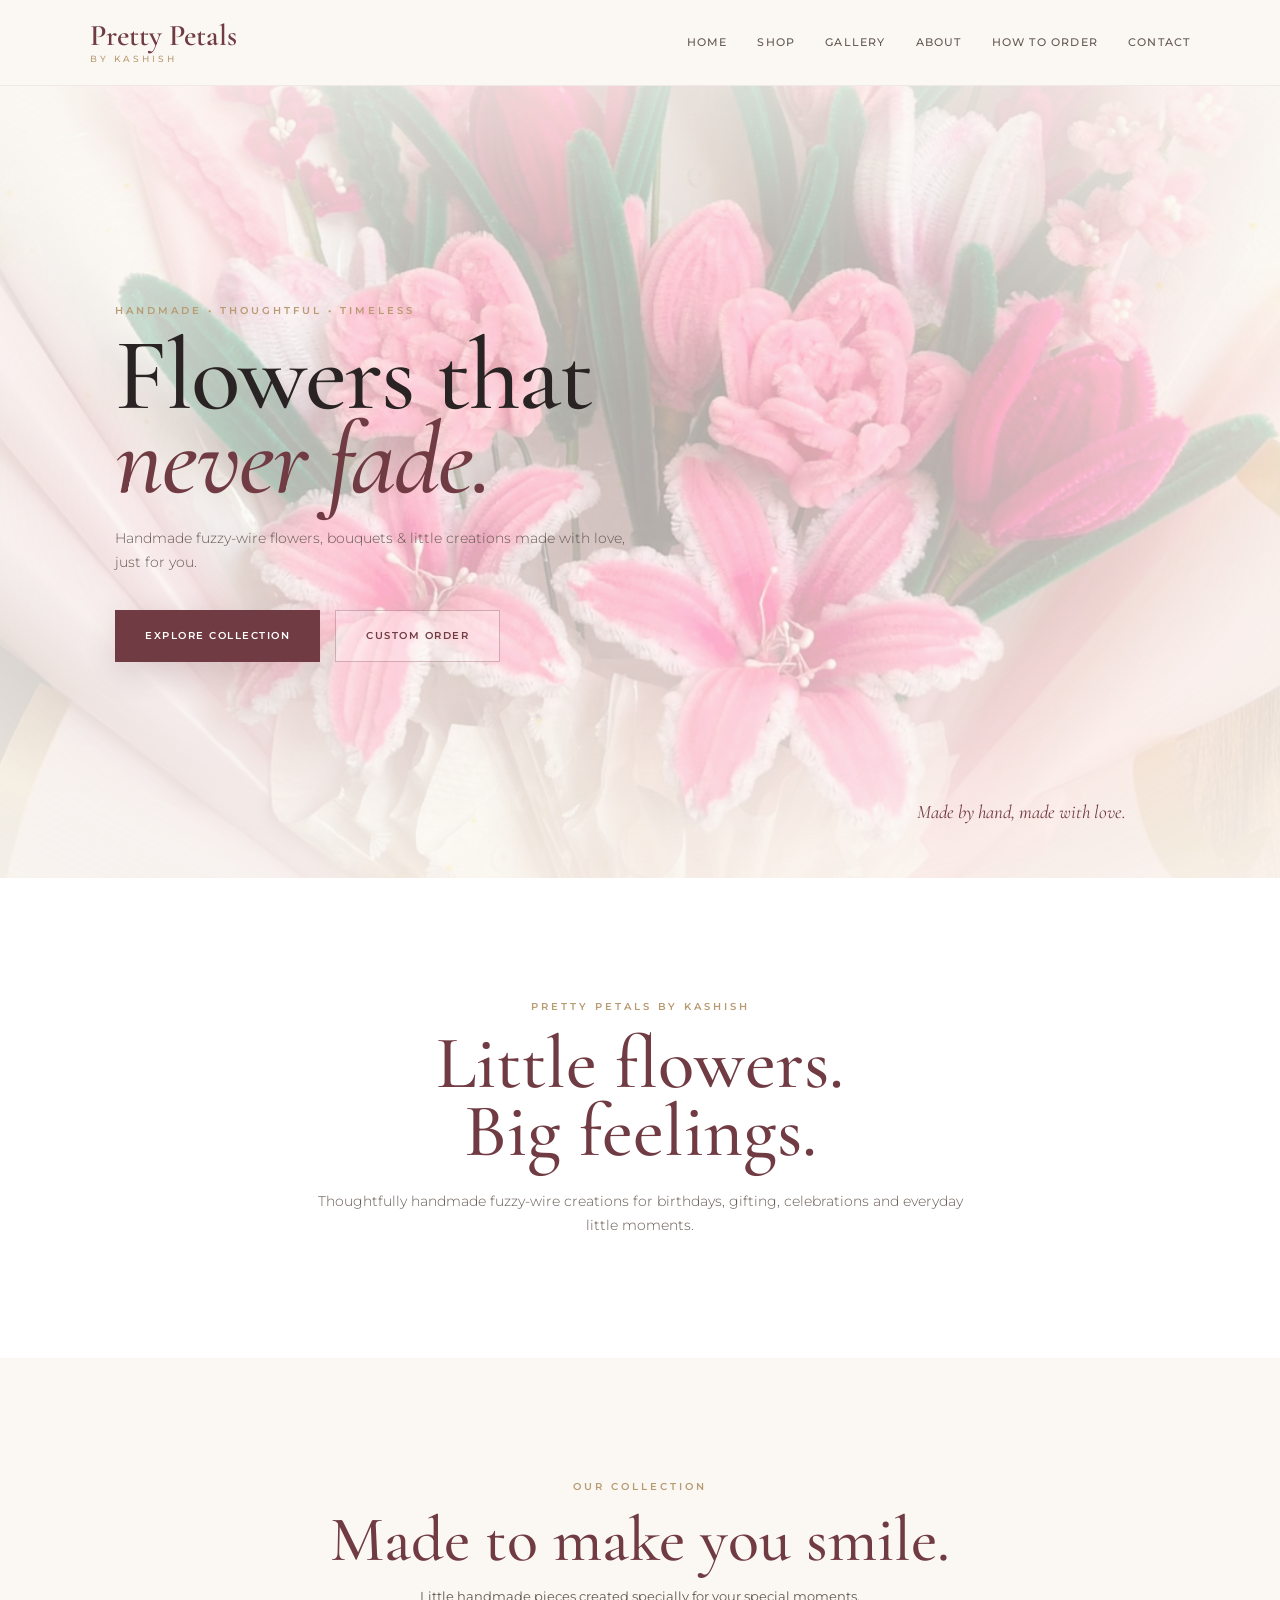
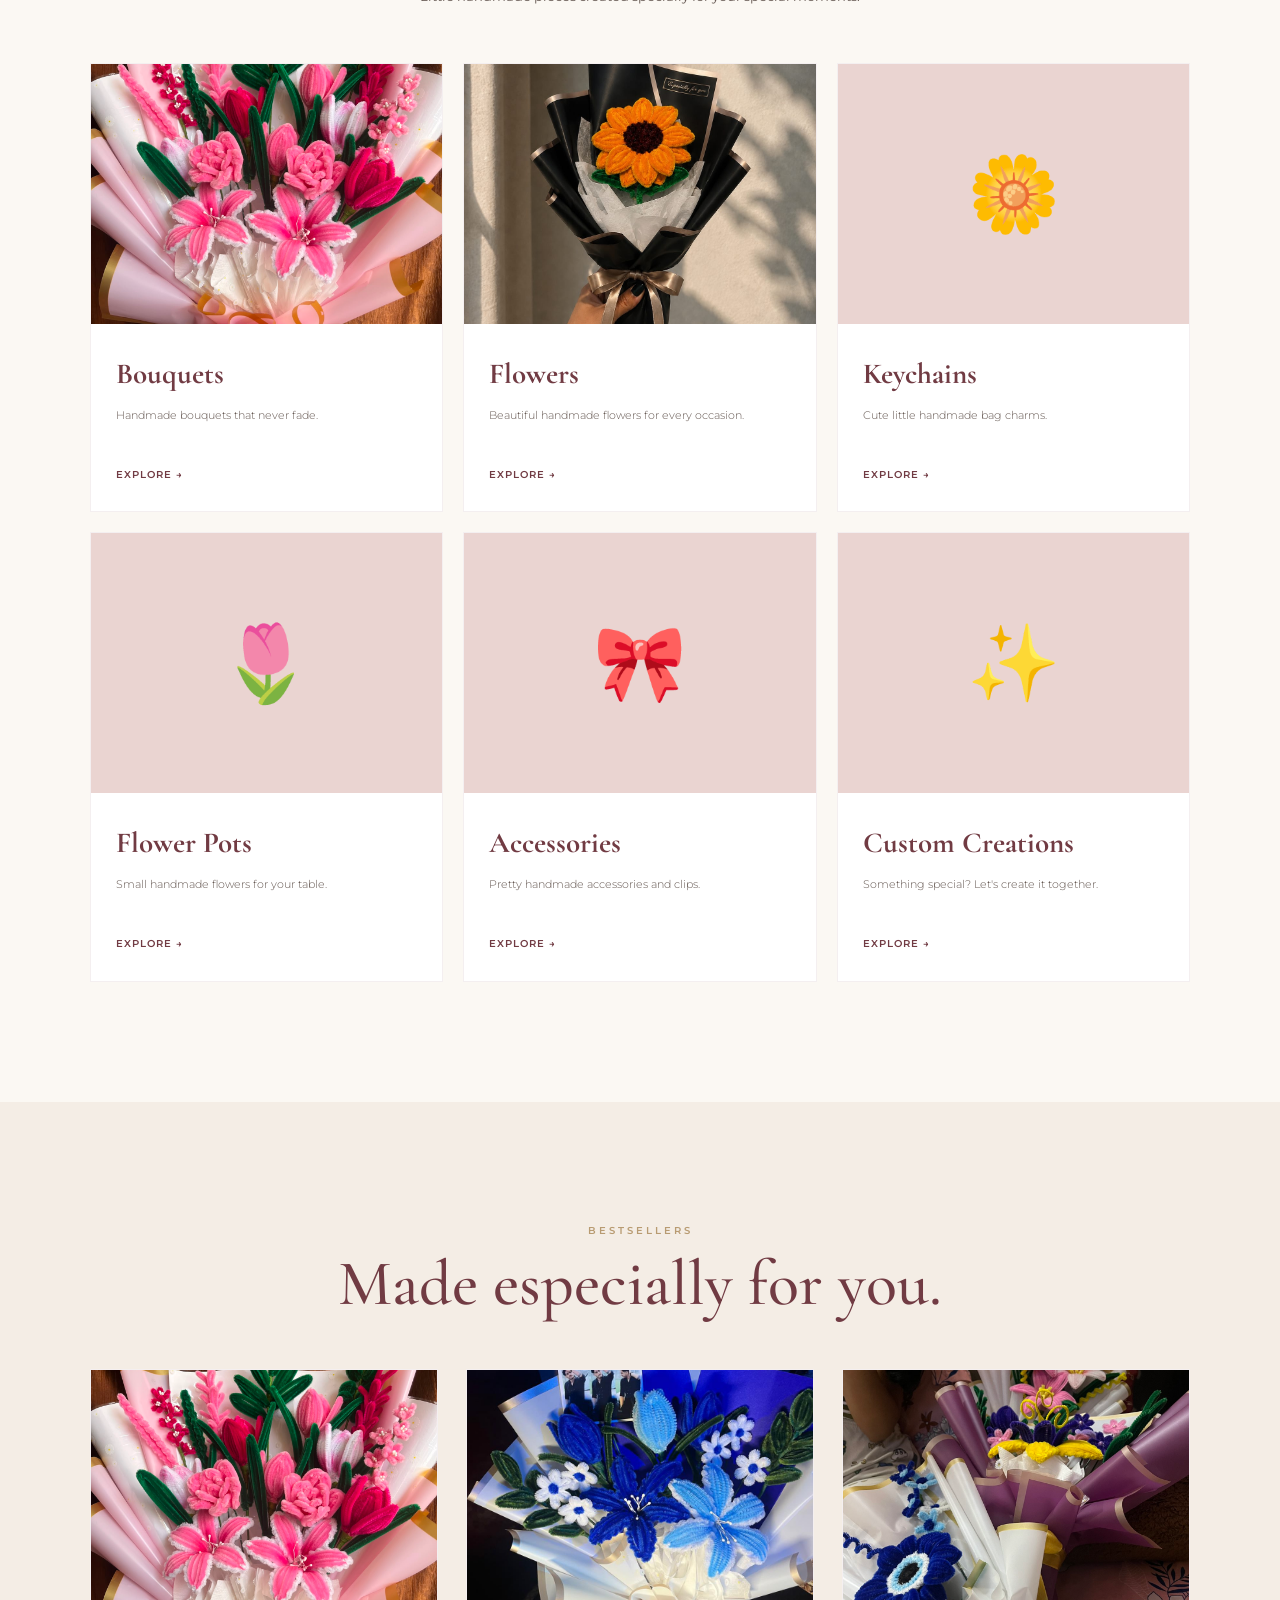
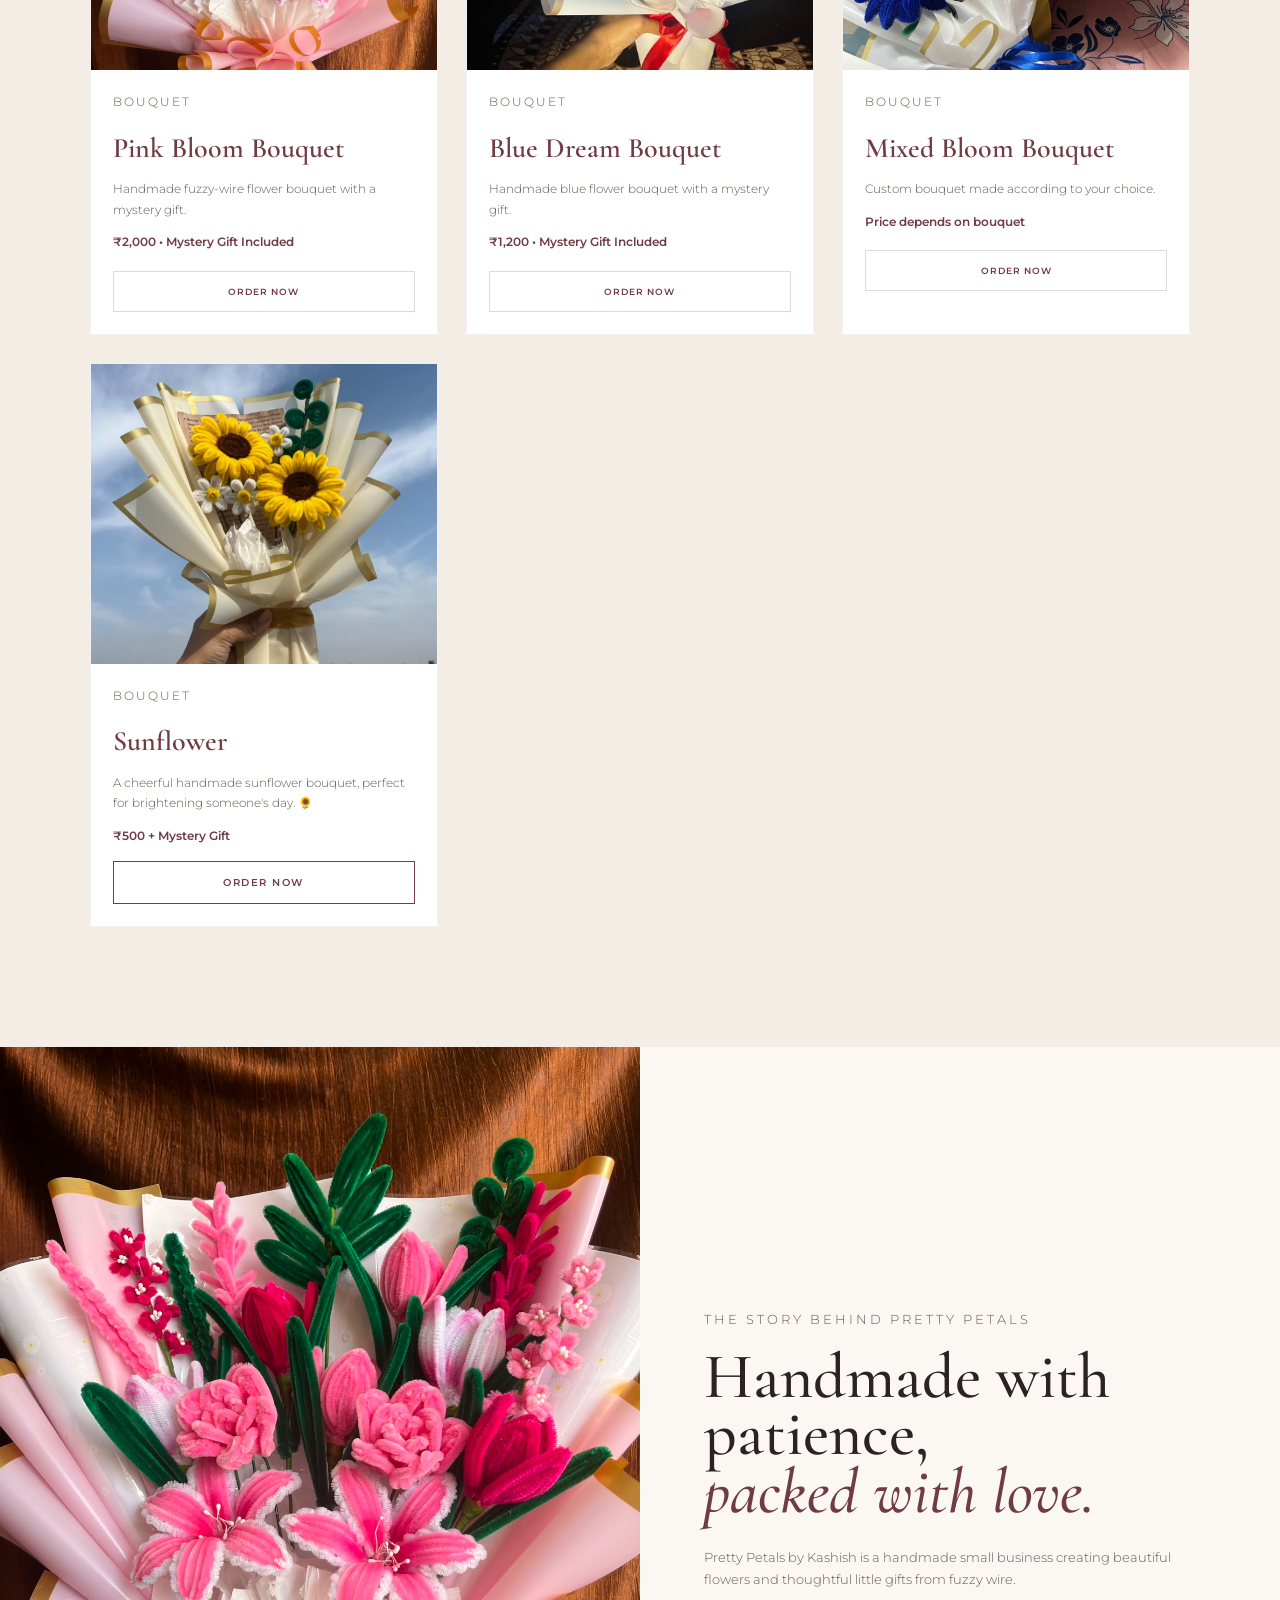
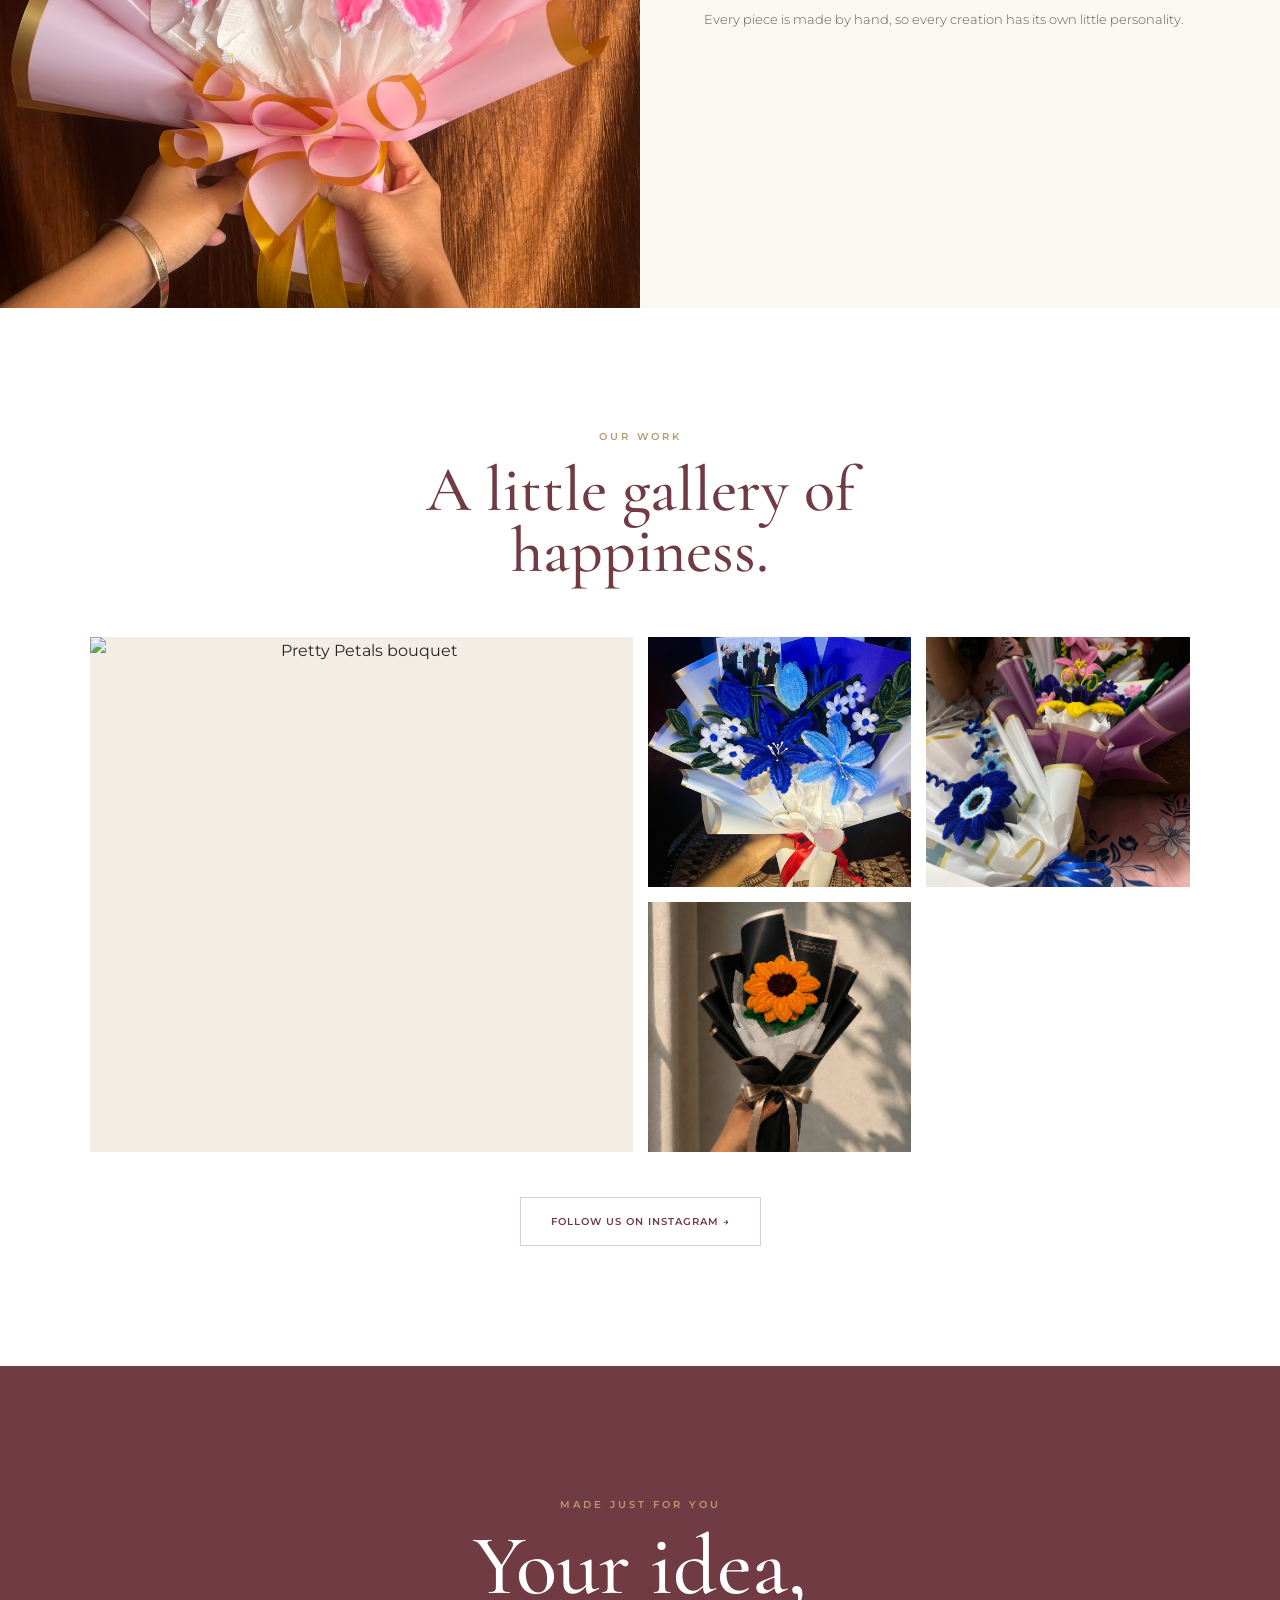
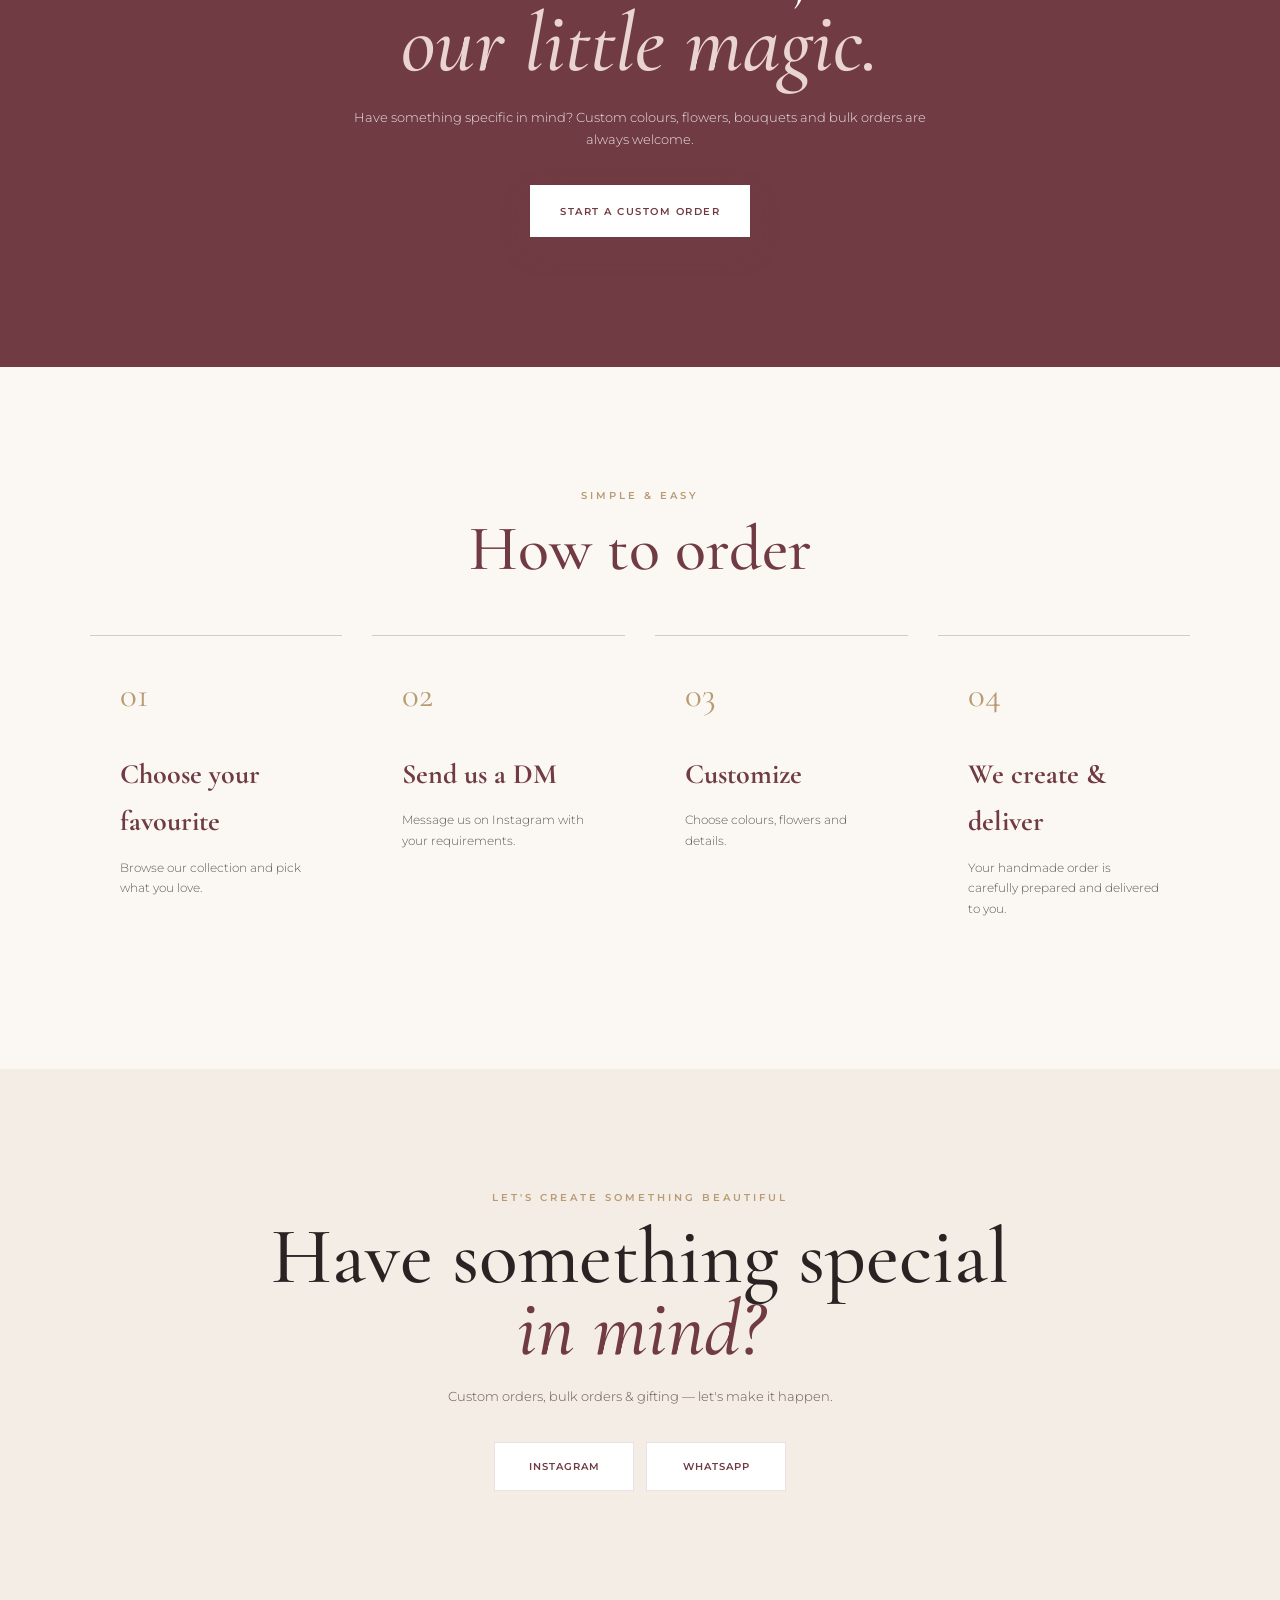
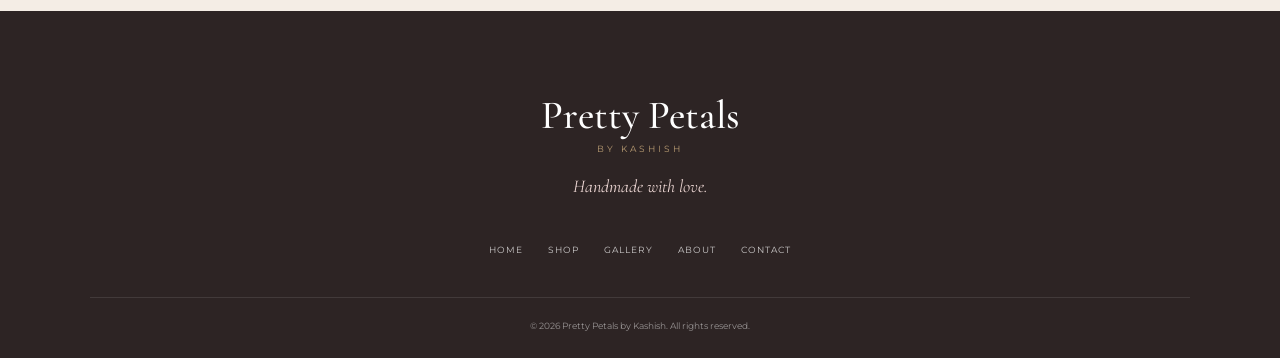
==== index.html @ b5f89380 "Update index.html" ====
<!DOCTYPE html>
<html lang="en">
<head>
    <meta charset="UTF-8">
    <meta name="viewport" content="width=device-width, initial-scale=1.0">

    <title>Pretty Petals by Kashish</title>

    <link rel="stylesheet" href="style.css">
</head>

<body>

<!-- ================= NAVIGATION ================= -->

<header class="navbar">

    <div class="logo">
        Pretty Petals
        <span>BY KASHISH</span>
    </div>

     <input type="checkbox" id="menu-toggle">

<label for="menu-toggle" class="menu-btn">☰</label>


    <nav class="nav-links">
        <a href="#home">Home</a>
        <a href="#shop">Shop</a>
        <a href="#gallery">Gallery</a>
        <a href="#about">About</a>
        <a href="#order">How to Order</a>
        <a href="#contact">Contact</a>
    </nav>

    

</header>


<!-- ================= HOME ================= -->

<section id="home" class="hero">

    <!-- BACKGROUND / DISSOLVED PHOTO -->

    <div class="hero-image">
        <img src="pinkbouquet.jpg.jpeg" alt="Pretty Petals handmade bouquet">
    </div>


    <!-- HERO TEXT -->

    <div class="hero-content">

        <p class="eyebrow">
            HANDMADE • THOUGHTFUL • TIMELESS
        </p>

        <h1>
            Flowers that
            <span>never fade.</span>
        </h1>

        <p class="hero-description">
            Handmade fuzzy-wire flowers, bouquets & little
            creations made with love, just for you.
        </p>

        <div class="hero-buttons">

            <a href="#shop" class="btn btn-primary">
                Explore Collection
            </a>

            <a href="#contact" class="btn btn-outline">
                Custom Order
            </a>

        </div>

    </div>


    <div class="hero-tagline">
        Made by hand, made with love.
    </div>

</section>



<!-- ================= INTRO ================= -->

<section class="intro">

    <p class="eyebrow">PRETTY PETALS BY KASHISH</p>

    <h2>
        Little flowers.<br>
        Big feelings.
    </h2>

    <p>
        Thoughtfully handmade fuzzy-wire creations
        for birthdays, gifting, celebrations and
        everyday little moments.
    </p>

</section>



<!-- ================= SHOP ================= -->

<section id="shop" class="shop-section">

    <div class="section-heading">

        <p class="eyebrow">OUR COLLECTION</p>

        <h2>Made to make you smile.</h2>

        <p>
            Little handmade pieces created specially
            for your special moments.
        </p>

    </div>


    <div class="category-grid">

        <div class="category-card">

            <div class="category-image">
                <img src="pinkbouquet.jpg.jpeg" alt="Bouquets">
            </div>

            <div class="category-info">
                <h3>Bouquets</h3>
                <p>Handmade bouquets that never fade.</p>
                <span>Explore →</span>
            </div>

        </div>


        <div class="category-card">

            <div class="category-image">
                <img src="sunflower.jpg.jpeg" alt="Flowers">
            </div>

            <div class="category-info">
                <h3>Flowers</h3>
                <p>Beautiful handmade flowers for every occasion.</p>
                <span>Explore →</span>
            </div>

        </div>


        <div class="category-card">

            <div class="category-image category-soft">
                🌼
            </div>

            <div class="category-info">
                <h3>Keychains</h3>
                <p>Cute little handmade bag charms.</p>
                <span>Explore →</span>
            </div>

        </div>


        <div class="category-card">

            <div class="category-image category-soft">
                🌷
            </div>

            <div class="category-info">
                <h3>Flower Pots</h3>
                <p>Small handmade flowers for your table.</p>
                <span>Explore →</span>
            </div>

        </div>


        <div class="category-card">

            <div class="category-image category-soft">
                🎀
            </div>

            <div class="category-info">
                <h3>Accessories</h3>
                <p>Pretty handmade accessories and clips.</p>
                <span>Explore →</span>
            </div>

        </div>


        <div class="category-card">

            <div class="category-image category-soft">
                ✨
            </div>

            <div class="category-info">
                <h3>Custom Creations</h3>
                <p>Something special? Let's create it together.</p>
                <span>Explore →</span>
            </div>

        </div>

    </div>

</section>



<!-- ================= PRODUCTS ================= -->

<section class="products-section">

    <div class="section-heading">

        <p class="eyebrow">BESTSELLERS</p>

        <h2>Made especially for you.</h2>

    </div>

<div class="products">

    <!-- PINK BOUQUET -->
    <div class="product-card">
        <img src="pinkbouquet.jpg.jpeg"
             alt="Pink handmade bouquet">

        <div class="product-info">
            <p class="product-category">BOUQUET</p>
            <h3>Pink Bloom Bouquet</h3>
            <p>Handmade fuzzy-wire flower bouquet with a mystery gift.</p>
            <strong>₹2,000 • Mystery Gift Included</strong>

           <a href="https://wa.me/918178930376?text=Hi!%20I%27m%20interested%20in%20the%20Pink%20Bloom%20Bouquet%20for%20%E2%82%B92000%20with%20the%20Mystery%20Gift.%20I%27d%20like%20to%20place%20an%20order." 
   class="product-btn" 
   target="_blank">
    Order Now
</a>
        </div>
    </div>


    <!-- BLUE BOUQUET -->
    <div class="product-card">
        <img src="bluebouquet.jpg.jpeg"
             alt="Blue handmade bouquet">

        <div class="product-info">
            <p class="product-category">BOUQUET</p>
            <h3>Blue Dream Bouquet</h3>
            <p>Handmade blue flower bouquet with a mystery gift.</p>
            <strong>₹1,200 • Mystery Gift Included</strong>

            <a href="https://wa.me/918178930376?text=Hi!%20I%27m%20interested%20in%20the%20Blue%20Dream%20Bouquet%20for%20%E2%82%B91200%20with%20the%20Mystery%20Gift.%20I%27d%20like%20to%20place%20an%20order." 
   class="product-btn" 
   target="_blank">
    Order Now
</a>
        </div>
    </div>


    <!-- MIXED BOUQUET -->
    <div class="product-card">
        <img src="mixedbouquet.jpg.jpeg"
             alt="Mixed handmade bouquet">

        <div class="product-info">
            <p class="product-category">BOUQUET</p>
            <h3>Mixed Bloom Bouquet</h3>
            <p>Custom bouquet made according to your choice.</p>
            <strong>Price depends on bouquet</strong>

          <a href="https://wa.me/918178930376?text=Hi!%20I%27m%20interested%20in%20the%20Mixed%20Bloom%20Bouquet.%20I%27d%20like%20to%20know%20the%20price%20and%20place%20an%20order." 
   class="product-btn" 
   target="_blank">
    Order Now
</a>
        </div>
    </div>


    <!-- SUNFLOWER -->
    <div class="product-card">
    <img src="sunflower-bouquet-new.jpg"
         alt="Yellow Sunflower Bouquet">

  <div class="product-info">
        <p class="product-category">BOUQUET</p>
        <h3>Sunflower</h3>

<p>
    A cheerful handmade sunflower bouquet, perfect for
    brightening someone's day. 🌻
</p>

<strong>₹500 + Mystery Gift</strong>

       <a href="https://wa.me/918178930376?text=Hi%20Pretty%20Petals!%20I%20want%20to%20order%20the%20Yellow%20Sunflower%20Bouquet%20for%20₹500%20with%20a%20mystery%20gift."
   target="_blank"
   class="order-btn sunflower-btn">
    ORDER NOW
</a>
    </div>
</div>

</div>
   
</section>



<!-- ================= ABOUT ================= -->

<section id="about" class="about-section">

    <div class="about-image">

        <img src="pinkbouquet.jpg.jpeg"
             alt="Pretty Petals handmade flowers">

    </div>


    <div class="about-content">

        <p class="eyebrow">
            THE STORY BEHIND PRETTY PETALS
        </p>

        <h2>
            Handmade with patience,
            <span>packed with love.</span>
        </h2>

        <p>
            Pretty Petals by Kashish is a handmade
            small business creating beautiful flowers
            and thoughtful little gifts from fuzzy wire.
        </p>

        <p>
            Every piece is made by hand, so every creation
            has its own little personality.
        </p>

    </div>

</section>



<!-- ================= GALLERY ================= -->

<section id="gallery" class="gallery-section">

    <div class="section-heading">

        <p class="eyebrow">OUR WORK</p>

        <h2>A little gallery of happiness.</h2>

    </div>


    <div class="gallery-grid">

        <div class="gallery-item large">
            <img src="pink.jpg.jpeg" alt="Pretty Petals bouquet">
        </div>

        <div class="gallery-item">
            <img src="bluebouquet.jpg.jpeg" alt="Blue bouquet">
        </div>

        <div class="gallery-item">
            <img src="mixedbouquet.jpg.jpeg" alt="Mixed bouquet">
        </div>

        <div class="gallery-item">
            <img src="sunflower.jpg.jpeg" alt="Sunflower bouquet">
        </div>

    </div>


    <a class="instagram-button"
       href="https://instagram.com/prettypetals_kashish"
       target="_blank">

        Follow us on Instagram →

    </a>

</section>



<!-- ================= CUSTOM ORDER ================= -->

<section class="custom-section">

    <p class="eyebrow">
        MADE JUST FOR YOU
    </p>

    <h2>
        Your idea,
        <span>our little magic.</span>
    </h2>

    <p>
        Have something specific in mind?
        Custom colours, flowers, bouquets and bulk orders
        are always welcome.
    </p>

    <a href="#contact" class="btn btn-primary">
        Start a Custom Order
    </a>

</section>



<!-- ================= HOW TO ORDER ================= -->

<section id="order" class="order-section">

    <div class="section-heading">

        <p class="eyebrow">SIMPLE & EASY</p>

        <h2>How to order</h2>

    </div>


    <div class="steps-grid">


        <div class="step">

            <span>01</span>

            <h3>Choose your favourite</h3>

            <p>
                Browse our collection and pick what you love.
            </p>

        </div>


        <div class="step">

            <span>02</span>

            <h3>Send us a DM</h3>

            <p>
                Message us on Instagram with your requirements.
            </p>

        </div>


        <div class="step">

            <span>03</span>

            <h3>Customize</h3>

            <p>
                Choose colours, flowers and details.
            </p>

        </div>


        <div class="step">

            <span>04</span>

            <h3>We create & deliver</h3>

            <p>
                Your handmade order is carefully prepared
                and delivered to you.
            </p>

        </div>

    </div>

</section>



<!-- ================= CONTACT ================= -->

<section id="contact" class="contact-section">

    <div class="contact-content">

        <p class="eyebrow">
            LET'S CREATE SOMETHING BEAUTIFUL
        </p>

        <h2>
            Have something special
            <span>in mind?</span>
        </h2>

        <p>
            Custom orders, bulk orders & gifting —
            let's make it happen.
        </p>


        <div class="contact-buttons">

            <a class="contact-button"
               href="https://instagram.com/prettypetals_kashish"
               target="_blank">

                Instagram

            </a>

            <a class="contact-button"
   href="https://wa.me/918178930376"
   target="_blank">

    WhatsApp

</a>
            

        </div>

    </div>

</section>



<!-- ================= FOOTER ================= -->

<footer>

    <div class="footer-brand">

        <h2>Pretty Petals</h2>

        <p>BY KASHISH</p>

        <span>
            Handmade with love.
        </span>

    </div>


    <div class="footer-links">

        <a href="#home">Home</a>
        <a href="#shop">Shop</a>
        <a href="#gallery">Gallery</a>
        <a href="#about">About</a>
        <a href="#contact">Contact</a>

    </div>


    <div class="footer-bottom">

        <p>
            © 2026 Pretty Petals by Kashish. All rights reserved.
        </p>

    </div>

</footer>


</body>
    <script src="script.js"></script>
</html>
---- style.css ----
@import url('https://fonts.googleapis.com/css2?family=Cormorant+Garamond:wght@400;500;600;700&family=Montserrat:wght@300;400;500;600&display=swap');


/* =========================================
   VARIABLES
========================================= */

:root {
    --ivory: #fbf8f3;
    --cream: #f4ede5;
    --blush: #ead4d1;
    --rose: #b77b7d;
    --burgundy: #713b43;
    --brown: #665953;
    --dark: #292323;
    --white: #ffffff;
    --gold: #b89b72;

    --serif: 'Cormorant Garamond', serif;
    --sans: 'Montserrat', sans-serif;
}


/* =========================================
   RESET
========================================= */

* {
    margin: 0;
    padding: 0;
    box-sizing: border-box;
}

html {
    scroll-behavior: smooth;
}

body {
    background: var(--ivory);
    color: var(--dark);
    font-family: var(--sans);
    line-height: 1.7;
    overflow-x: hidden;
}

a {
    color: inherit;
    text-decoration: none;
}

img {
    max-width: 100%;
}


/* =========================================
   NAVBAR
========================================= */

.navbar {
    position: sticky;
    top: 0;
    z-index: 1000;

    display: flex;
    align-items: center;
    justify-content: space-between;

    padding: 22px 7%;

    background: rgba(251, 248, 243, 0.92);

    backdrop-filter: blur(15px);

    border-bottom: 1px solid rgba(113, 59, 67, 0.08);
}

.logo {
    font-family: var(--serif);
    font-size: 30px;
    font-weight: 600;
    line-height: 0.9;

    color: var(--burgundy);
}

.logo span {
    display: block;

    margin-top: 6px;

    font-family: var(--sans);
    font-size: 9px;
    font-weight: 500;

    letter-spacing: 3px;

    color: var(--gold);
}

.nav-links {
    display: flex;
    gap: 30px;
}

.nav-links a {
    position: relative;

    font-size: 11px;
    font-weight: 500;

    letter-spacing: 1.2px;
    text-transform: uppercase;

    color: var(--brown);

    transition: 0.3s ease;
}

.nav-links a:hover {
    color: var(--burgundy);
}

.nav-links a::after {
    content: "";

    position: absolute;
    left: 0;
    bottom: -7px;

    width: 0;
    height: 1px;

    background: var(--burgundy);

    transition: 0.3s ease;
}

.nav-links a:hover::after {
    width: 100%;
}

.menu-btn {
    display: none;

    border: none;
    background: none;

    font-size: 25px;

    color: var(--burgundy);
}


/* =========================================
   HERO
   THIS IS THE NEW DISSOLVED PHOTO
========================================= */

.hero {
    position: relative;

    min-height: 88vh;

    display: flex;
    align-items: center;

    padding: 80px 9%;

    overflow: hidden;

    background:
        radial-gradient(
            circle at 75% 45%,
            rgba(234, 212, 209, 0.45),
            transparent 35%
        ),
        var(--ivory);
}


/* =========================================
   FULL SCREEN DISSOLVED HERO PHOTO
========================================= */

.hero {
    position: relative;
    overflow: hidden;
    min-height: 88vh;

    display: flex;
    align-items: center;

    padding: 80px 9%;

    background: var(--ivory);
}

/* Make the image cover the whole hero */

.hero-image {
    display: flex;
    ...
}
.hero-image img {
    width: 100%;
    height: 100%;
    object-fit: cover;

    /* This creates the soft/dissolved effect */
    -webkit-mask-image: radial-gradient(
        ellipse at center,
        black 25%,
        rgba(0,0,0,0.8) 45%,
        rgba(0,0,0,0.35) 70%,
        transparent 100%
    );

    mask-image: radial-gradient(
        ellipse at center,
        black 25%,
        rgba(0,0,0,0.8) 45%,
        rgba(0,0,0,0.35) 70%,
        transparent 100%
    );

    opacity: 0.38;
}

/* Keep your text ABOVE the photo */
.hero-text {
    position: relative;
    z-index: 2;
}
/* HERO TEXT */

.hero-content {
    position: relative;

    z-index: 2;

    max-width: 650px;
}

.eyebrow {
    margin-bottom: 15px;

    font-size: 10px;
    font-weight: 600;

    letter-spacing: 3px;

    text-transform: uppercase;

    color: var(--gold);
}

.hero h1 {
    margin-bottom: 25px;

    font-family: var(--serif);

    font-size: clamp(65px, 8vw, 110px);

    font-weight: 500;

    line-height: 0.82;

    letter-spacing: -2px;

    color: var(--dark);
}

.hero h1 span {
    display: block;

    color: var(--burgundy);

    font-style: italic;
}

.hero-description {
    max-width: 530px;

    margin-bottom: 35px;

    font-size: 14px;
    font-weight: 300;

    color: var(--brown);
}

.hero-buttons {
    display: flex;

    gap: 15px;

    flex-wrap: wrap;
}


/* HERO TAGLINE */

.hero-tagline {
    position: absolute;

    bottom: 50px;
    right: 12%;

    z-index: 2;

    font-family: var(--serif);

    font-size: 19px;

    font-style: italic;

    color: var(--burgundy);
}


/* =========================================
   BUTTONS
========================================= */

.btn {
    display: inline-flex;

    align-items: center;
    justify-content: center;

    min-height: 52px;

    padding: 0 30px;

    font-size: 10px;
    font-weight: 600;

    letter-spacing: 1.5px;

    text-transform: uppercase;

    transition: 0.3s ease;
}

.btn:hover {
    transform: translateY(-3px);
}

.btn-primary {
    background: var(--burgundy);

    color: var(--white);

    box-shadow:
        0 12px 30px rgba(113, 59, 67, 0.18);
}

.btn-primary:hover {
    background: #5d3037;
}

.btn-outline {
    border: 1px solid rgba(113, 59, 67, 0.3);

    color: var(--burgundy);

    background: rgba(255,255,255,0.25);
}

.btn-outline:hover {
    background: var(--white);
}


/* =========================================
   INTRO
========================================= */

.intro {
    padding: 120px 20px;

    text-align: center;

    background: var(--white);
}

.intro h2 {
    margin-bottom: 25px;

    font-family: var(--serif);

    font-size: clamp(45px, 6vw, 75px);

    font-weight: 500;

    line-height: 0.9;

    color: var(--burgundy);
}

.intro > p:last-child {
    max-width: 650px;

    margin: auto;

    font-size: 14px;

    font-weight: 300;

    color: var(--brown);
}


/* =========================================
   SECTION HEADINGS
========================================= */

.section-heading {
    max-width: 700px;

    margin: 0 auto 55px;

    text-align: center;
}

.section-heading h2 {
    margin-bottom: 15px;

    font-family: var(--serif);

    font-size: clamp(42px, 5vw, 68px);

    font-weight: 500;

    line-height: 0.95;

    color: var(--burgundy);
}

.section-heading > p:last-child {
    max-width: 550px;

    margin: auto;

    font-size: 13px;

    color: var(--brown);
}


/* =========================================
   SHOP
========================================= */

.shop-section {
    padding: 120px 7%;
}

.category-grid {
    display: grid;

    grid-template-columns: repeat(3, 1fr);

    gap: 20px;
}

.category-card {
    overflow: hidden;

    background: var(--white);

    border: 1px solid rgba(113, 59, 67, 0.08);

    transition: 0.4s ease;
}

.category-card:hover {
    transform: translateY(-8px);

    box-shadow:
        0 25px 50px rgba(113, 59, 67, 0.12);
}

.category-image {
    height: 260px;

    overflow: hidden;

    background: var(--blush);
}

.category-image img {
    width: 100%;
    height: 100%;

    object-fit: cover;

    transition: transform 0.5s ease;
}

.category-card:hover .category-image img {
    transform: scale(1.05);
}

.category-soft {
    display: flex;

    align-items: center;
    justify-content: center;

    font-size: 75px;
}

.category-info {
    padding: 25px;
}

.category-info h3 {
    margin-bottom: 8px;

    font-family: var(--serif);

    font-size: 29px;

    color: var(--burgundy);
}

.category-info p {
    min-height: 45px;

    font-size: 11px;

    font-weight: 300;

    color: var(--brown);
}

.category-info span {
    display: inline-block;

    margin-top: 15px;

    font-size: 10px;

    font-weight: 600;

    letter-spacing: 1px;

    text-transform: uppercase;

    color: var(--burgundy);
}


/* =========================================
   PRODUCTS
========================================= */

.products-section {
    padding: 120px 7%;

    background: var(--cream);
}

.product-grid {
    display: grid;

    grid-template-columns: repeat(4, 1fr);

    gap: 20px;
}



.product-card:hover {
    transform: translateY(-7px);

    box-shadow:
        0 25px 50px rgba(113, 59, 67, 0.12);
}

.product-card > img {
    display: block;

    width: 100%;
    height: 300px;

    object-fit: cover;
}

.product-info {
    padding: 22px;
}

.product-category {
    margin-bottom: 7px;

    font-size: 9px;

    font-weight: 600;

    letter-spacing: 2px;

    color: var(--gold);
}

.product-info h3 {
    margin-bottom: 8px;

    font-family: var(--serif);

    font-size: 25px;

    color: var(--burgundy);
}

.product-price {
    margin-bottom: 18px;

    font-size: 12px;

    color: var(--brown);
}

.product-btn {
    display: block;

    padding: 11px;

    border: 1px solid rgba(113, 59, 67, 0.2);

    text-align: center;

    font-size: 9px;

    font-weight: 600;

    letter-spacing: 1px;

    text-transform: uppercase;

    color: var(--burgundy);

    transition: 0.3s ease;
}

.product-btn:hover {
    background: var(--burgundy);

    color: var(--white);
}


/* =========================================
   ABOUT
========================================= */

.about-section {
    display: grid;

    grid-template-columns: 1fr 1fr;

    min-height: 650px;

    align-items: center;
}

.about-image {
    height: 100%;

    min-height: 650px;

    overflow: hidden;

    background: var(--blush);
}

.about-image img {
    width: 100%;
    height: 100%;

    object-fit: cover;
}

.about-content {
    padding: 80px 10%;
}

.about-content h2 {
    margin-bottom: 25px;

    font-family: var(--serif);

    font-size: clamp(45px, 5vw, 70px);

    font-weight: 500;

    line-height: 0.9;

    color: var(--dark);
}

.about-content h2 span {
    display: block;

    color: var(--burgundy);

    font-style: italic;
}

.about-content p {
    margin-bottom: 18px;

    font-size: 13px;

    font-weight: 300;

    color: var(--brown);
}


/* =========================================
   GALLERY
========================================= */

.gallery-section {
    padding: 120px 7%;

    text-align: center;

    background: var(--white);
}

.gallery-grid {
    display: grid;

    grid-template-columns: repeat(4, 1fr);

    grid-auto-rows: 250px;

    gap: 12px;

    margin-bottom: 45px;
}

.gallery-item {
    overflow: hidden;

    background: var(--cream);
}


.gallery-item:hover img {
    transform: scale(1.04);
}

.gallery-item.large {
    grid-column: span 2;

    grid-row: span 2;
}

.instagram-button {
    display: inline-block;

    padding: 15px 30px;

    border: 1px solid rgba(113, 59, 67, 0.25);

    font-size: 10px;

    font-weight: 600;

    letter-spacing: 1px;

    text-transform: uppercase;

    color: var(--burgundy);

    transition: 0.3s ease;
}

.instagram-button:hover {
    background: var(--burgundy);

    color: var(--white);
}


/* =========================================
   CUSTOM ORDER
========================================= */

.custom-section {
    padding: 130px 20px;

    text-align: center;

    background: var(--burgundy);

    color: var(--white);
}

.custom-section h2 {
    max-width: 800px;

    margin: 0 auto 25px;

    font-family: var(--serif);

    font-size: clamp(50px, 7vw, 85px);

    font-weight: 500;

    line-height: 0.9;
}

.custom-section h2 span {
    display: block;

    font-style: italic;

    color: var(--blush);
}

.custom-section > p:not(.eyebrow) {
    max-width: 600px;

    margin: 0 auto 35px;

    font-size: 13px;

    font-weight: 300;

    opacity: 0.85;
}

.custom-section .btn-primary {
    background: var(--white);

    color: var(--burgundy);
}


/* =========================================
   HOW TO ORDER
========================================= */

.order-section {
    padding: 120px 7%;
}

.steps-grid {
    display: grid;

    grid-template-columns: repeat(4, 1fr);

    gap: 30px;
}

.step {
    padding: 30px;

    border-top: 1px solid rgba(113, 59, 67, 0.25);
}

.step > span {
    display: block;

    margin-bottom: 25px;

    font-family: var(--serif);

    font-size: 35px;

    color: var(--gold);
}

.step h3 {
    margin-bottom: 12px;

    font-family: var(--serif);

    font-size: 28px;

    color: var(--burgundy);
}

.step p {
    font-size: 12px;

    font-weight: 300;

    color: var(--brown);
}


/* =========================================
   CONTACT
========================================= */

.contact-section {
    padding: 120px 7%;

    text-align: center;

    background: var(--cream);
}

.contact-content {
    max-width: 800px;

    margin: auto;
}

.contact-content h2 {
    margin-bottom: 20px;

    font-family: var(--serif);

    font-size: clamp(50px, 7vw, 80px);

    font-weight: 500;

    line-height: 0.9;
}

.contact-content h2 span {
    display: block;

    color: var(--burgundy);

    font-style: italic;
}

.contact-content > p:not(.eyebrow) {
    max-width: 550px;

    margin: 0 auto 35px;

    font-size: 13px;

    font-weight: 300;

    color: var(--brown);
}

.contact-buttons {
    display: flex;

    justify-content: center;

    gap: 12px;

    flex-wrap: wrap;
}

.contact-button {
    min-width: 140px;

    padding: 15px 25px;

    background: var(--white);

    border: 1px solid rgba(113, 59, 67, 0.15);

    font-size: 10px;

    font-weight: 600;

    letter-spacing: 1px;

    text-transform: uppercase;

    color: var(--burgundy);

    transition: 0.3s ease;
}

.contact-button:hover {
    background: var(--burgundy);

    color: var(--white);
}


/* =========================================
   FOOTER
========================================= */

footer {
    padding: 70px 7% 25px;

    text-align: center;

    background: #2d2424;

    color: var(--white);
}

.footer-brand h2 {
    font-family: var(--serif);

    font-size: 40px;

    font-weight: 500;
}

.footer-brand p {
    margin-top: -8px;

    font-size: 9px;

    letter-spacing: 3px;

    color: var(--gold);
}

.footer-brand span {
    display: block;

    margin-top: 15px;

    font-family: var(--serif);

    font-size: 18px;

    font-style: italic;

    color: var(--blush);
}

.footer-links {
    display: flex;

    justify-content: center;

    gap: 25px;

    margin: 40px 0;
}

.footer-links a {
    font-size: 9px;

    letter-spacing: 1px;

    text-transform: uppercase;

    opacity: 0.75;
}

.footer-bottom {
    padding-top: 20px;

    border-top: 1px solid rgba(255,255,255,0.1);
}

.footer-bottom p {
    font-size: 9px;

    opacity: 0.5;
}


/* =========================================
   TABLET
========================================= */

@media (max-width: 1000px) {

    .category-grid {
        grid-template-columns: repeat(2, 1fr);
    }

    .product-grid {
        grid-template-columns: repeat(2, 1fr);
    }

    .steps-grid {
        grid-template-columns: repeat(2, 1fr);
    }

    .hero-image {
        width: 70%;
    }
}


/* =========================================
   MOBILE
========================================= */

@media (max-width: 700px) {

    .navbar {
        padding: 18px 6%;
    }

    .nav-links {
        display: none;
    }

    .menu-btn {
        display: block;
    }


    /* MOBILE HERO */

    .hero {
        min-height: 820px;

        padding: 90px 7% 80px;

        justify-content: center;

        text-align: center;
    }

    .hero-content {
        max-width: 100%;
    }

    .hero h1 {
        font-size: clamp(58px, 17vw, 90px);
    }

    .hero-description {
        margin-left: auto;
        margin-right: auto;
    }

    .hero-buttons {
        justify-content: center;
    }


    /* MOBILE DISSOLVED IMAGE */

    .hero-image {
        top: 180px;
        right: 0;

        width: 100%;
        height: 520px;

        opacity: 0.9;
    }

    .hero-image img {
        opacity: 0.30;

        -webkit-mask-image:
            radial-gradient(
                ellipse at center,
                black 15%,
                rgba(0,0,0,0.7) 40%,
                rgba(0,0,0,0.25) 65%,
                transparent 85%
            );

        mask-image:
            radial-gradient(
                ellipse at center,
                black 15%,
                rgba(0,0,0,0.7) 40%,
                rgba(0,0,0,0.25) 65%,
                transparent 85%
            );
    }

    .hero-tagline {
        right: auto;
        left: 0;

        width: 100%;

        bottom: 35px;

        text-align: center;
    }


    .intro,
    .shop-section,
    .products-section,
    .gallery-section,
    .order-section,
    .contact-section {
        padding: 80px 6%;
    }


    .category-grid {
        grid-template-columns: 1fr;
    }

    .product-grid {
        grid-template-columns: 1fr 1fr;
    }

    .product-card > img {
        height: 240px;
    }


    .about-section {
        grid-template-columns: 1fr;
    }

    .about-image {
        min-height: 400px;
    }

    .about-content {
        padding: 70px 7%;
    }


    .gallery-grid {
        grid-template-columns: 1fr 1fr;

        grid-auto-rows: 180px;
    }

    .gallery-item.large {
        grid-column: span 2;

        grid-row: span 1;
    }


    .steps-grid {
        grid-template-columns: 1fr;
    }

    .footer-links {
        flex-wrap: wrap;
    }
}


/* =========================================
   SMALL PHONES
========================================= */

@media (max-width: 450px) {

    .logo {
        font-size: 26px;
    }

    .product-grid {
        grid-template-columns: 1fr;
    }

    .product-card > img {
        height: 280px;
    }

    .hero-buttons {
        flex-direction: column;
    }

    .btn {
        width: 100%;
    }

    .contact-buttons {
        flex-direction: column;
    }

    .contact-button {
        width: 100%;
    }
}
/* ================================
   PRODUCT & GALLERY IMAGE SIZE
================================ */

.product-card {
    overflow: hidden;
}

.product-card img {
    width: 100%;
    height: 260px;
    object-fit: cover;
    display: block;
}

.gallery-grid {
    display: grid;
    grid-template-columns: repeat(4, 1fr);
    gap: 15px;
}

.gallery-grid img {
    width: 100%;
    height: 250px;
    object-fit: cover;
    display: block;
}

/* Mobile */
@media (max-width: 700px) {
    .product-card img {
        height: 220px;
    }

    .gallery-grid {
        grid-template-columns: 1fr 1fr;
    }

    .gallery-grid img {
        height: 180px;
    }
}
/* =========================================
   HERO - FULL BACKGROUND DISSOLVED PHOTO
========================================= */

.hero {
    position: relative !important;
    overflow: hidden !important;
    min-height: 88vh !important;

    display: flex !important;
    align-items: center !important;

    padding: 80px 9% !important;

    background: var(--ivory) !important;
}

/* FULL HERO PHOTO */
.hero-image {
    position: absolute !important;
    inset: 0 !important;

    width: 100% !important;
    height: 100% !important;

    display: block !important;

    z-index: 0 !important;

    pointer-events: none !important;
}

/* PHOTO ITSELF */
.hero-image img {
    position: absolute !important;
    inset: -5% !important;

    width: 110% !important;
    height: 110% !important;

    max-width: none !important;

    object-fit: cover !important;

    opacity: 0.32 !important;

    border-radius: 0 !important;

    /*
       DISSOLVE THE PHOTO INTO THE BACKGROUND
       on every side
    */
    -webkit-mask-image: radial-gradient(
        ellipse 75% 70% at center,
        black 15%,
        rgba(0,0,0,0.85) 40%,
        rgba(0,0,0,0.45) 65%,
        transparent 100%
    ) !important;

    mask-image: radial-gradient(
        ellipse 75% 70% at center,
        black 15%,
        rgba(0,0,0,0.85) 40%,
        rgba(0,0,0,0.45) 65%,
        transparent 100%
    ) !important;
}

/* TEXT MUST STAY ABOVE PHOTO */
.hero-text {
    position: relative !important;
    z-index: 5 !important;
}

/* Make the text easier to read */
.hero-text h1,
.hero-text p,
.hero-text .small-heading,
.hero-text .hero-buttons {
    position: relative;
    z-index: 6;
}


/* =========================================
   MOBILE
========================================= */

@media (max-width: 700px) {

    .hero {
        min-height: 90vh !important;
        padding: 70px 6% !important;
    }

    .hero-image {
        inset: 0 !important;
    }

    .hero-image img {
        inset: -10% !important;

        width: 120% !important;
        height: 120% !important;

        opacity: 0.27 !important;

        -webkit-mask-image: radial-gradient(
            ellipse 90% 65% at center,
            black 10%,
            rgba(0,0,0,0.75) 45%,
            rgba(0,0,0,0.3) 70%,
            transparent 100%
        ) !important;

        mask-image: radial-gradient(
            ellipse 90% 65% at center,
            black 10%,
            rgba(0,0,0,0.75) 45%,
            rgba(0,0,0,0.3) 70%,
            transparent 100%
        ) !important;
    }
}
/* =========================================
   PREMIUM PRODUCT CARDS
========================================= */

.products {
    display: grid;
    grid-template-columns: repeat(3, 1fr);
    gap: 28px;
    max-width: 1200px;
    margin: 50px auto 0;
}

.product-card {
    background: #ffffff;
    overflow: hidden;
    border: 1px solid rgba(113, 59, 67, 0.08);
    transition: transform 0.35s ease, box-shadow 0.35s ease;
}

.product-card:hover {
    transform: translateY(-6px);
    box-shadow: 0 20px 45px rgba(113, 59, 67, 0.12);
}

.product-card img {
    width: 100%;
    height: 300px;
    object-fit: cover;
    display: block;
}

.product-info {
    padding: 22px;
}

.product-info h3 {
    margin-bottom: 7px;
    font-family: var(--serif);
    font-size: 28px;
    font-weight: 600;
    color: var(--burgundy);
}

.product-info p {
    margin-bottom: 12px;
    font-size: 12px;
    font-weight: 300;
    color: var(--brown);
}

.product-info strong {
    font-size: 12px;
    font-weight: 600;
    color: var(--burgundy);
}


/* MOBILE */

@media (max-width: 700px) {

    .products {
        grid-template-columns: 1fr 1fr;
        gap: 14px;
    }

    .product-card img {
        height: 210px;
    }

    .product-info {
        padding: 15px;
    }

    .product-info h3 {
        font-size: 22px;
    }

    .product-info p {
        font-size: 10px;
    }
}


@media (max-width: 450px) {

    .products {
        grid-template-columns: 1fr;
    }

    .product-card img {
        height: 280px;
    }
}
.product-category {
    margin-bottom: 8px;
    font-size: 9px;
    font-weight: 600;
    letter-spacing: 2px;
    color: var(--gold);
}

.product-info strong {
    display: block;
    margin-top: 12px;
    color: var(--burgundy);
}

.product-btn {
    display: block;
    margin-top: 18px;
    padding: 12px;
    border: 1px solid rgba(113, 59, 67, 0.2);
    text-align: center;
    font-size: 9px;
    font-weight: 600;
    letter-spacing: 1px;
    text-transform: uppercase;
    color: var(--burgundy);
    transition: 0.3s ease;
}

.product-btn:hover {
    background: var(--burgundy);
    color: white;
}
/* =========================================
   MOBILE MENU
========================================= */

@media (max-width: 700px) {

    .navbar {
        position: relative;
    }

    .menu-btn {
        display: block;
        border: none;
        background: transparent;
        font-size: 26px;
        color: var(--burgundy);
        cursor: pointer;
    }

    .navbar nav {
        display: none;
        position: absolute;
        top: 100%;
        left: 0;
        width: 100%;

        padding: 25px;

        background: var(--ivory);
        border-top: 1px solid rgba(113, 59, 67, 0.1);
        box-shadow: 0 15px 30px rgba(113, 59, 67, 0.08);
    }

    .navbar nav.mobile-menu {
        display: flex;
        flex-direction: column;
        align-items: center;
        gap: 20px;
    }

    .navbar nav a {
        font-size: 12px;
    }
}
/* =========================================
   MOBILE MENU - FINAL
========================================= */

@media (max-width: 700px) {

    .navbar {
        position: relative !important;
    }

    .menu-btn {
        display: block !important;
        border: none !important;
        background: transparent !important;
        font-size: 28px !important;
        color: var(--burgundy) !important;
        cursor: pointer !important;
        z-index: 1001 !important;
    }

    .navbar nav {
        display: none !important;

        position: absolute !important;
        top: 100% !important;
        left: 0 !important;
        right: 0 !important;

        width: 100% !important;

        padding: 25px 20px !important;

        background: var(--ivory) !important;

        box-shadow: 0 15px 35px rgba(113, 59, 67, 0.12) !important;

        flex-direction: column !important;
        align-items: center !important;
        gap: 22px !important;

        z-index: 1000 !important;
    }

    .navbar nav.show-menu {
        display: flex !important;
    }

    .navbar nav a {
        display: block !important;
        font-size: 12px !important;
    }
}
/* =========================================
   WORKING MOBILE MENU
========================================= */

@media (max-width: 700px) {

    .menu-btn {
        display: block !important;
        position: relative;
        z-index: 9999;
        cursor: pointer;
    }

    .nav-links {
        display: none !important;

        position: absolute !important;
        top: 100% !important;
        left: 0 !important;

        width: 100% !important;

        padding: 25px 0 !important;

        background: #fbf8f3 !important;

        flex-direction: column !important;
        align-items: center !important;
        gap: 20px !important;

        box-shadow: 0 15px 30px rgba(113, 59, 67, 0.12) !important;

        z-index: 9998 !important;
    }

    .nav-links.show-menu {
        display: flex !important;
    }

    .nav-links a {
        display: block !important;
        font-size: 12px !important;
    }
}
/* MOBILE MENU */

@media (max-width: 700px) {

    .navbar {
        position: relative;
    }

    .menu-btn {
        display: block !important;
        border: none;
        background: transparent;
        font-size: 28px;
        color: var(--burgundy);
        cursor: pointer;
        z-index: 1001;
    }

    .nav-links {
        display: none !important;

        position: absolute;
        top: 100%;
        left: 0;

        width: 100%;

        padding: 25px 20px;

        background: var(--ivory);

        flex-direction: column;
        align-items: center;
        gap: 20px;

        box-shadow: 0 15px 30px rgba(113, 59, 67, 0.12);

        z-index: 1000;
    }

    .nav-links.show-menu {
        display: flex !important;
    }

    .nav-links a {
        display: block;
        font-size: 12px;
    }
}
/* =========================================
   MOBILE MENU - NO JAVASCRIPT
========================================= */

#menu-toggle {
    display: none;
}

@media (max-width: 700px) {

    .menu-btn {
        display: block !important;
        font-size: 28px;
        color: var(--burgundy);
        cursor: pointer;
        z-index: 9999;
        position: relative;
    }

    .nav-links {
        display: none !important;
    }

    #menu-toggle:checked ~ .nav-links {
        display: flex !important;

        position: absolute;
        top: 100%;
        left: 0;

        width: 100%;

        padding: 25px 20px;

        background: var(--ivory);

        flex-direction: column;
        align-items: center;
        gap: 20px;

        box-shadow: 0 15px 30px rgba(113, 59, 67, 0.12);

        z-index: 9998;
    }

    #menu-toggle:checked ~ .nav-links a {
        display: block;
    }
}
/* ORDER NOW BUTTON */

.order-btn {
    display: block;
    width: 100%;
    margin-top: 15px;
    padding: 12px 15px;

    background: var(--burgundy);
    color: #ffffff !important;

    text-align: center;
    text-decoration: none;

    font-size: 10px;
    font-weight: 600;
    letter-spacing: 1.5px;
    text-transform: uppercase;

    border: 1px solid var(--burgundy);

    transition: all 0.3s ease;
}

.order-btn:hover {
    background: #5d3037;
    color: #ffffff !important;
    transform: translateY(-2px);
}
/* ALL ORDER NOW BUTTONS */

.order-btn {
    display: block;
    width: 100%;
    margin-top: 15px;
    padding: 12px 15px;

    background: #743D45;
    color: #ffffff !important;

    text-align: center;
    text-decoration: none;

    font-size: 10px;
    font-weight: 600;
    letter-spacing: 1.5px;
    text-transform: uppercase;

    border: 1px solid #743D45;
    transition: all 0.3s ease;
}

.order-btn:hover {
    background: #5d3037;
    color: #ffffff !important;
}
.sunflower-btn {
    background: white !important;
    color: #743D45 !important;
    border: 1px solid #743D45 !important;
}

.order-btn.sunflower-btn:hover {
    background: #743D45 !important;
    color: white !important;
}
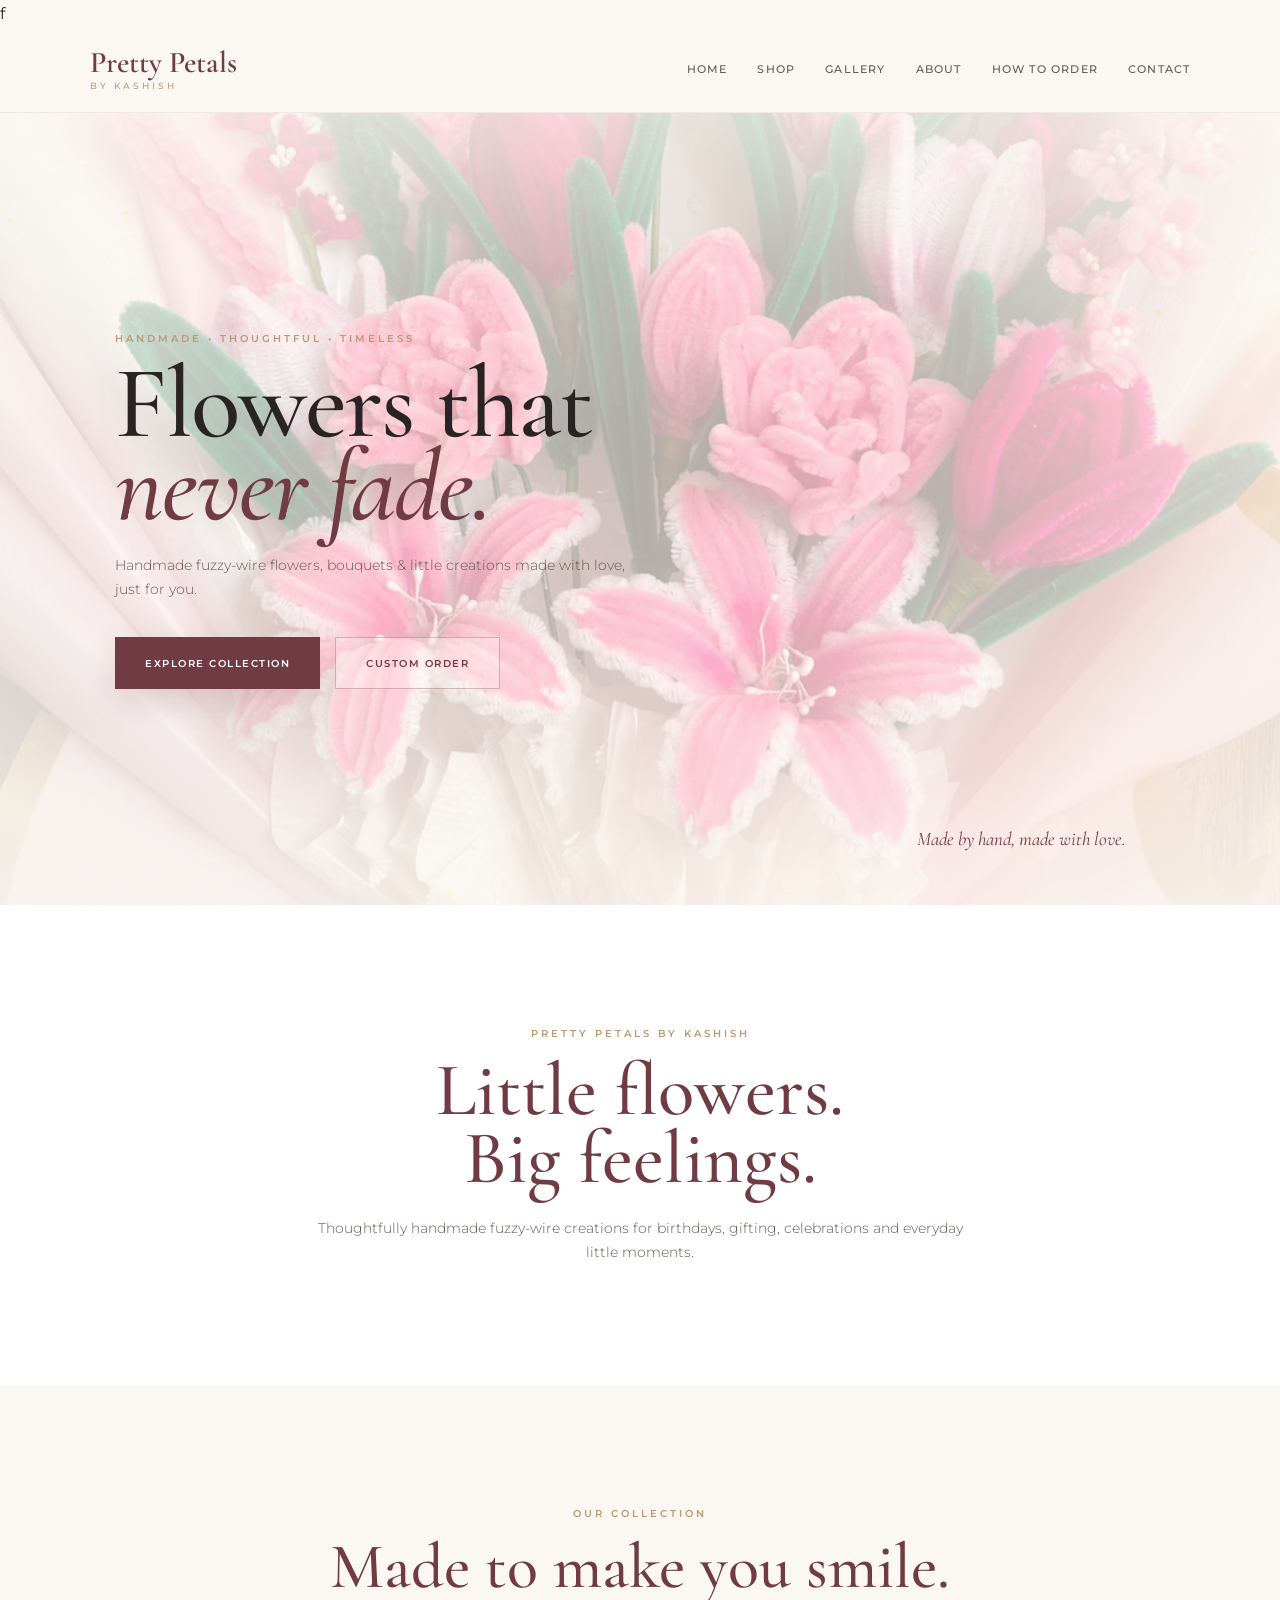
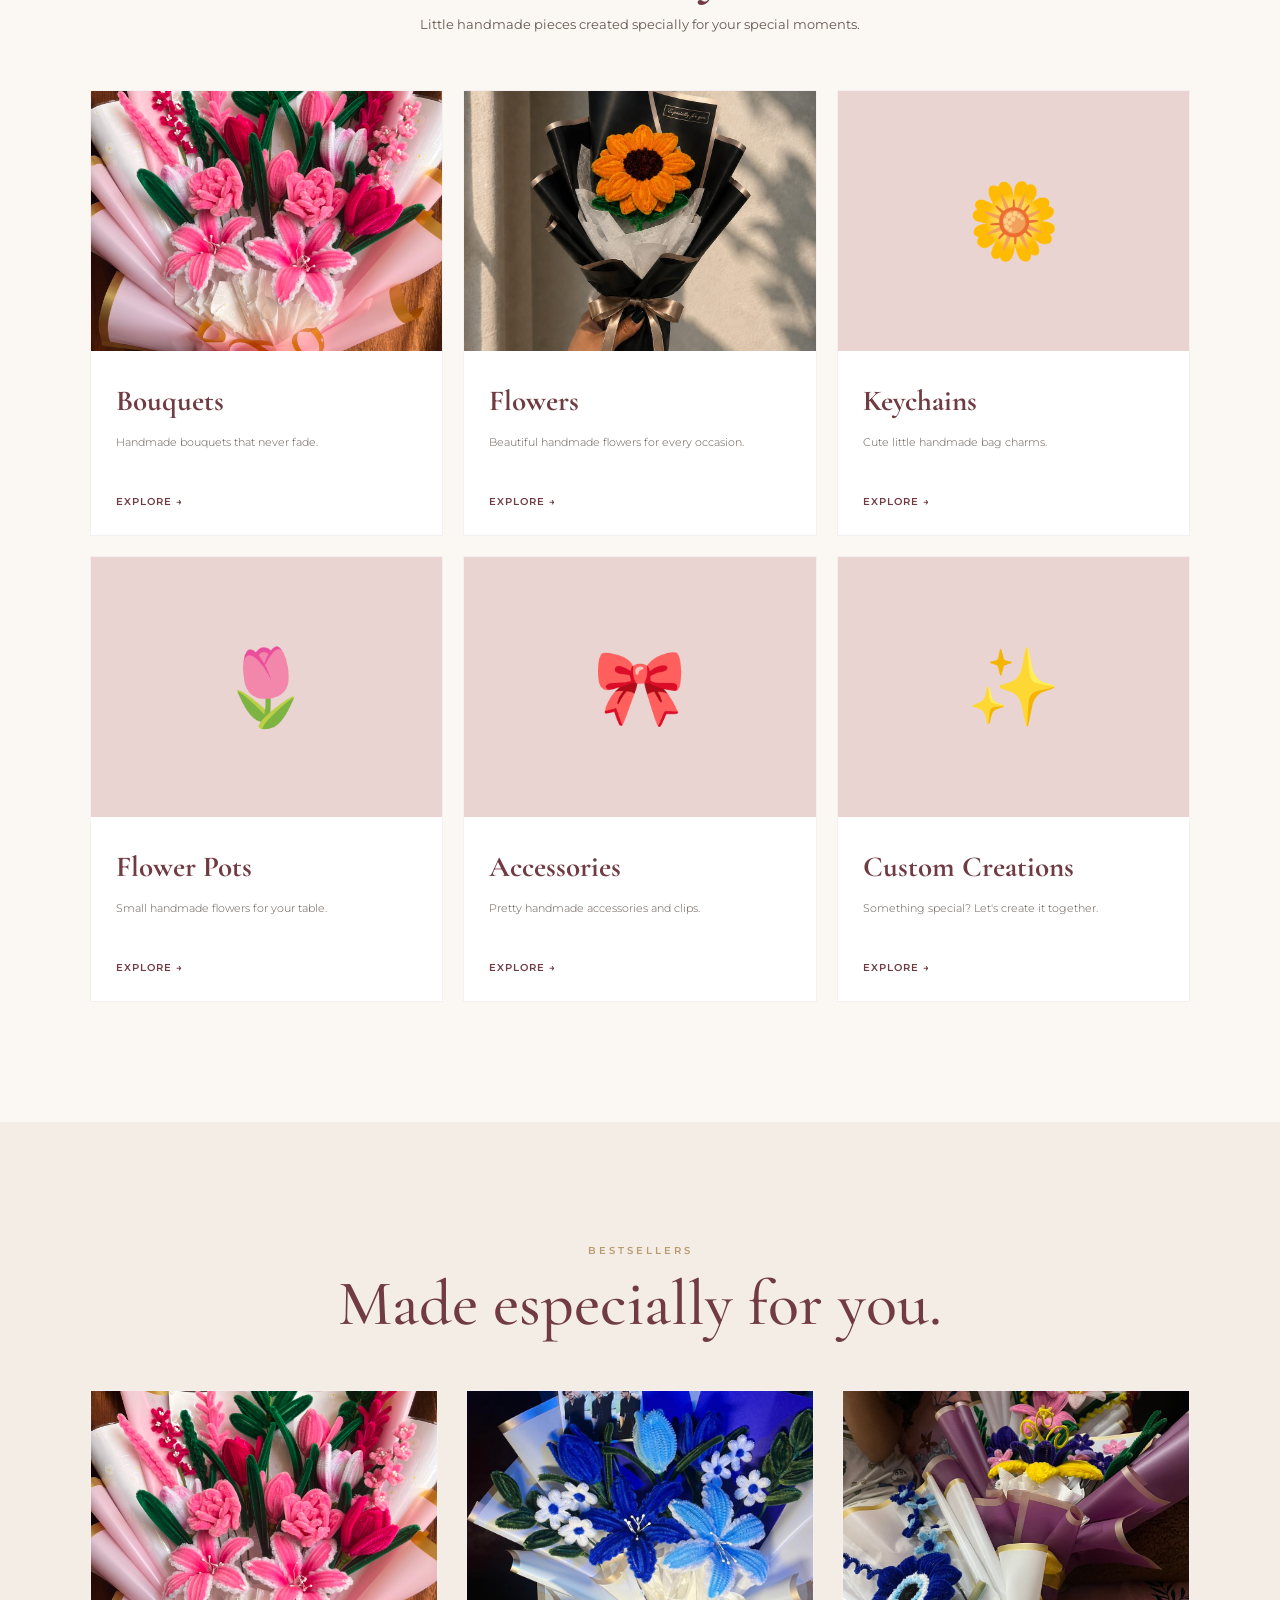
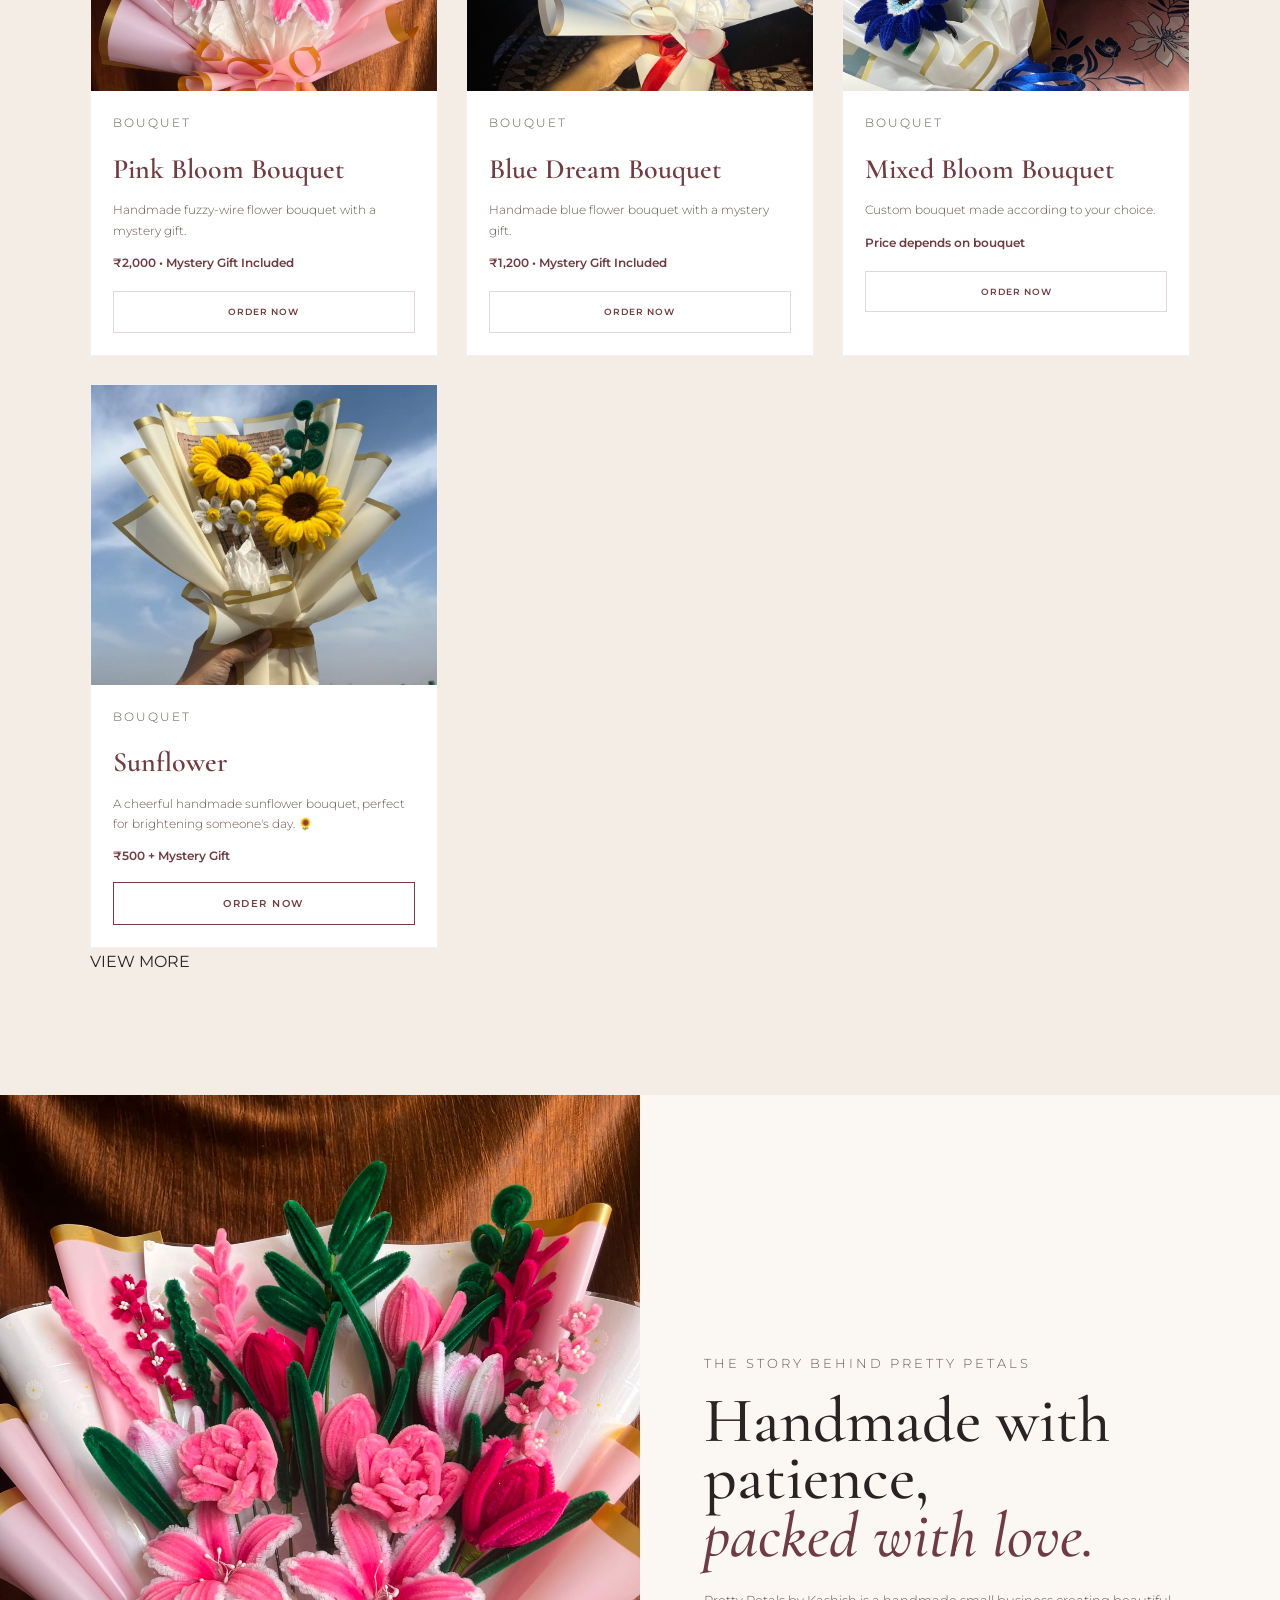
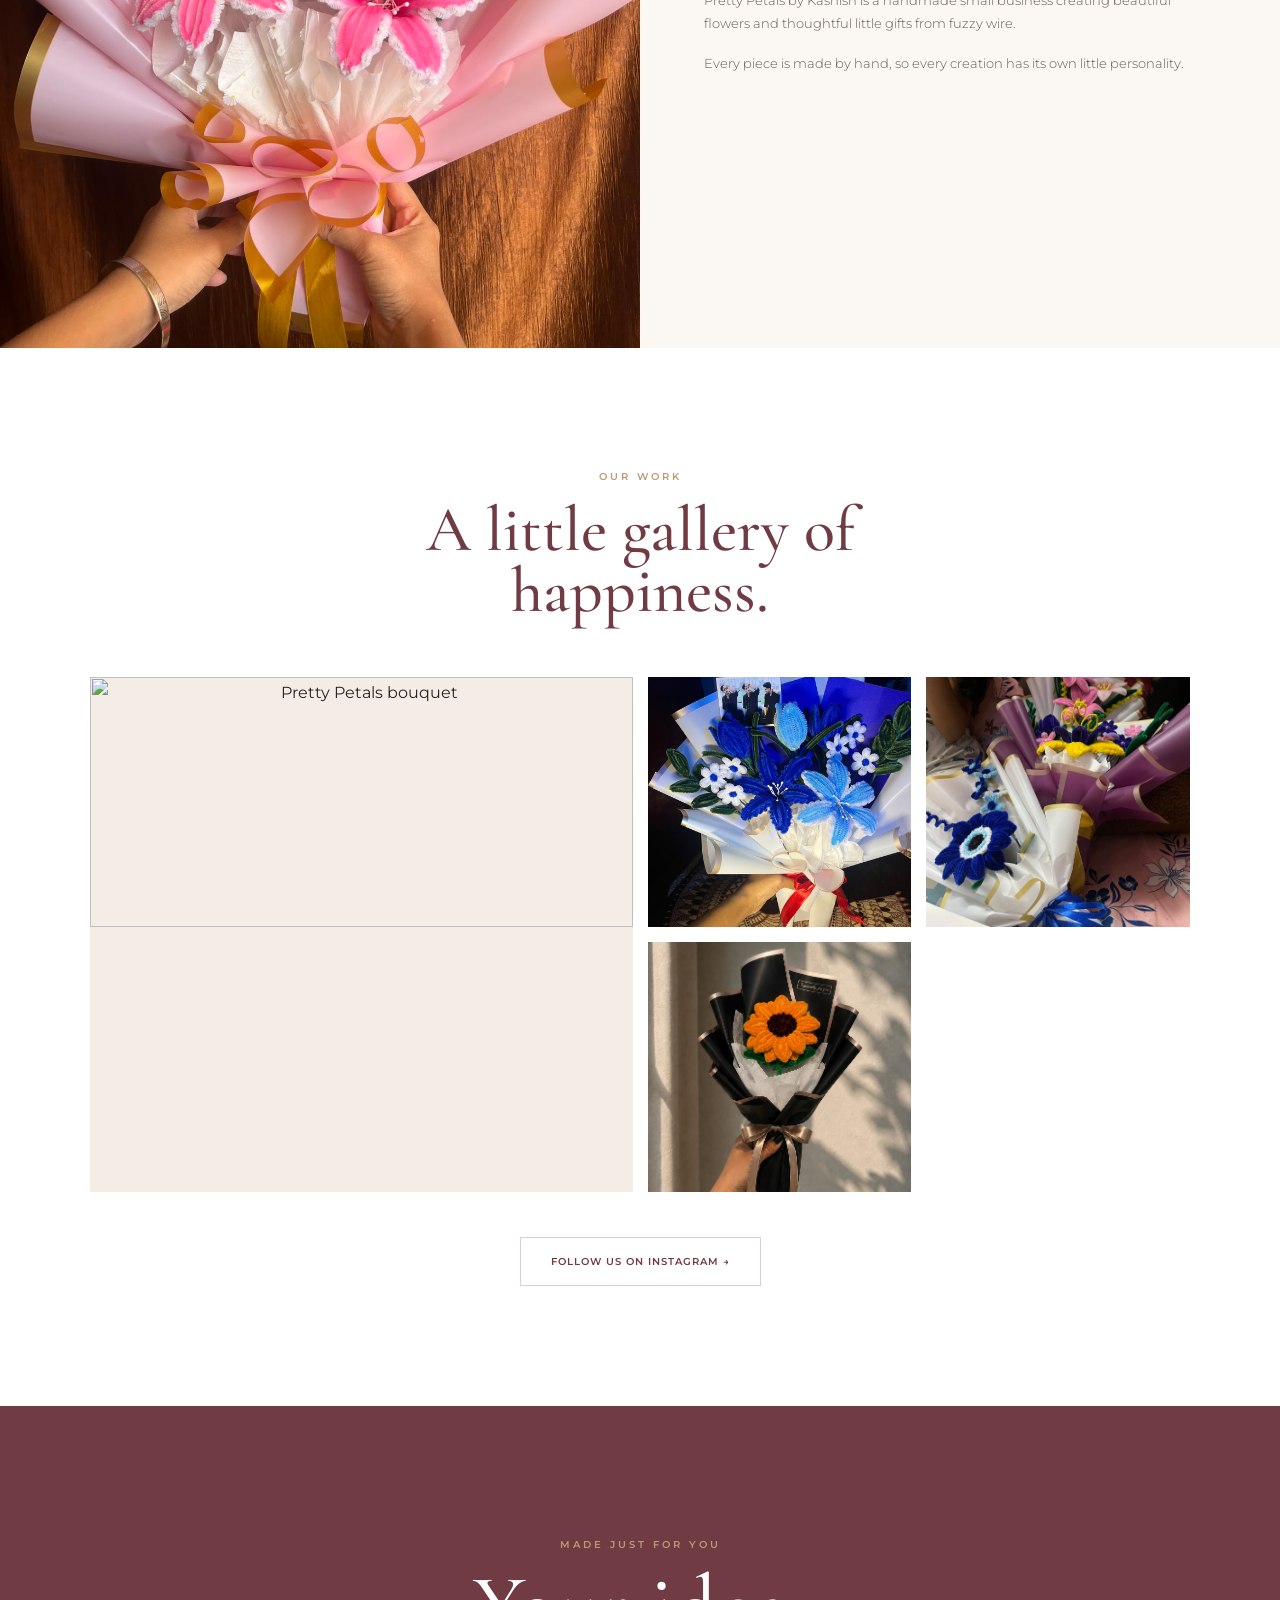
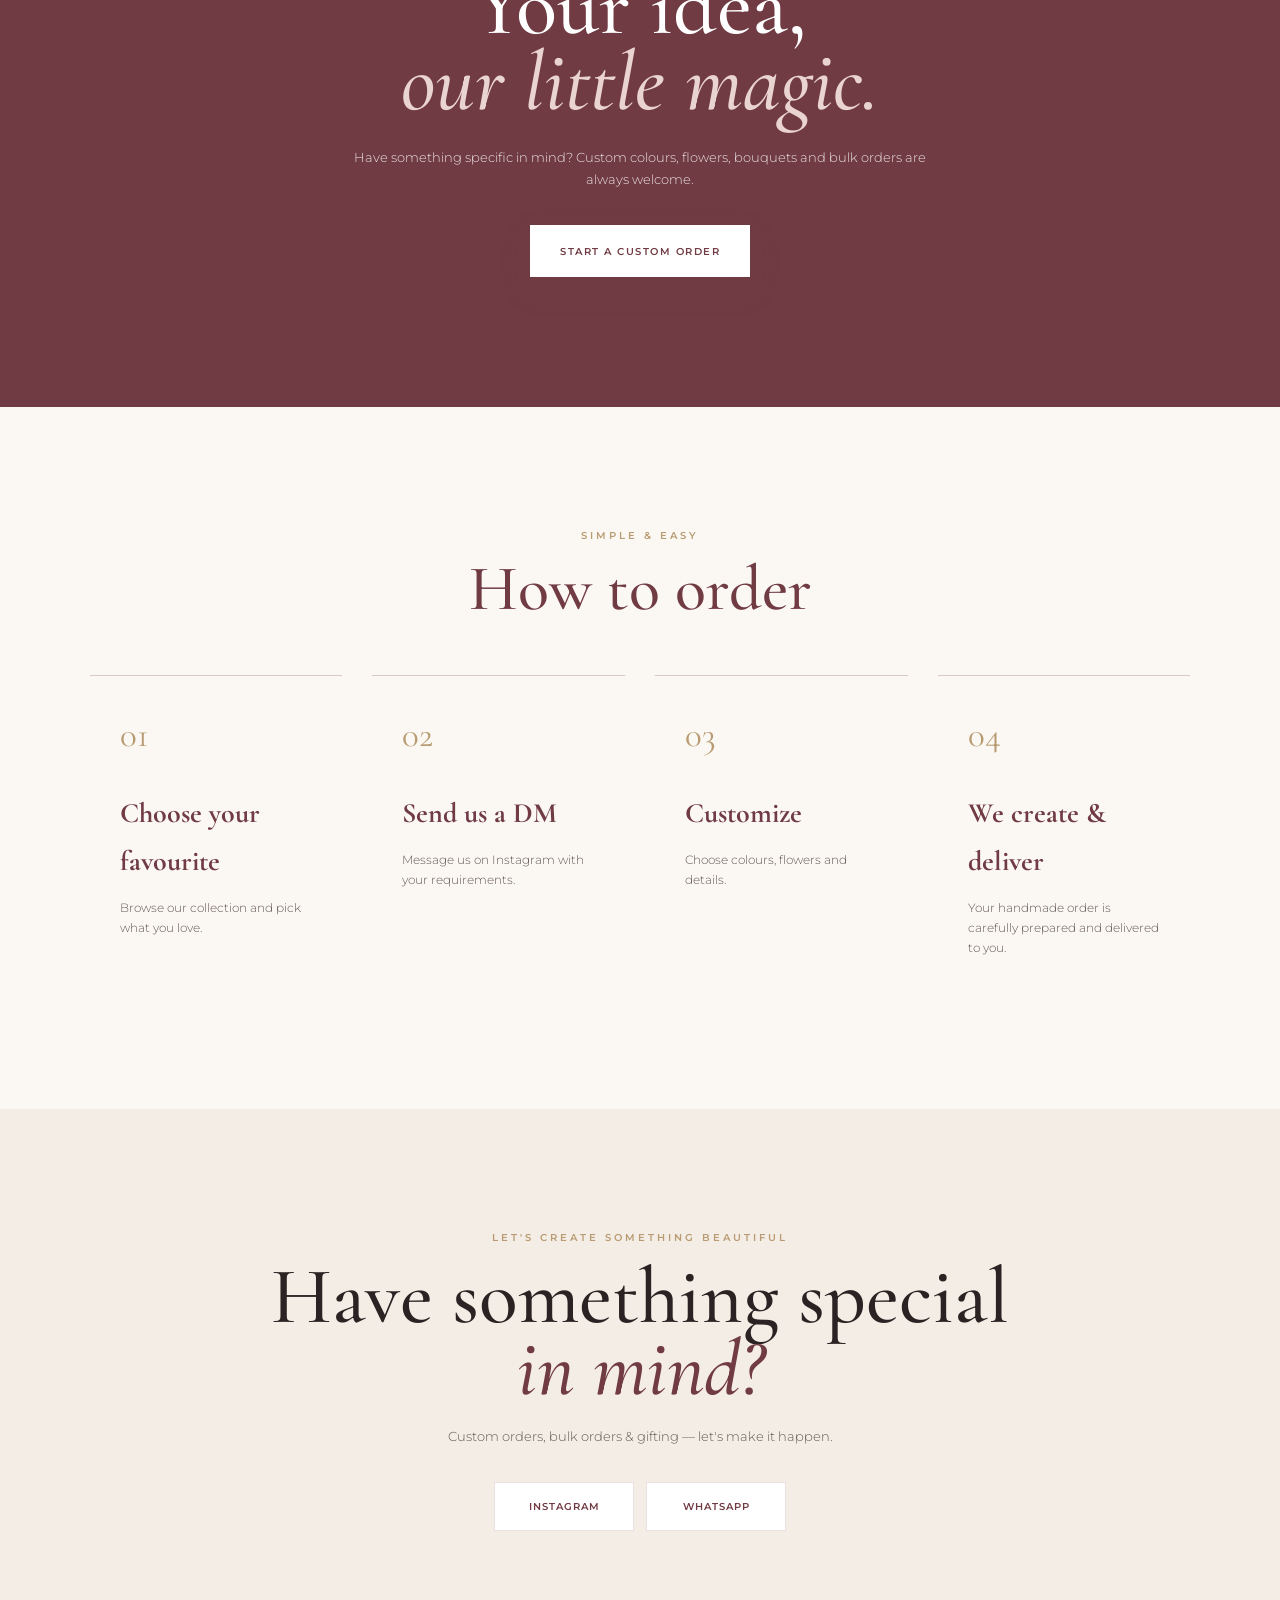
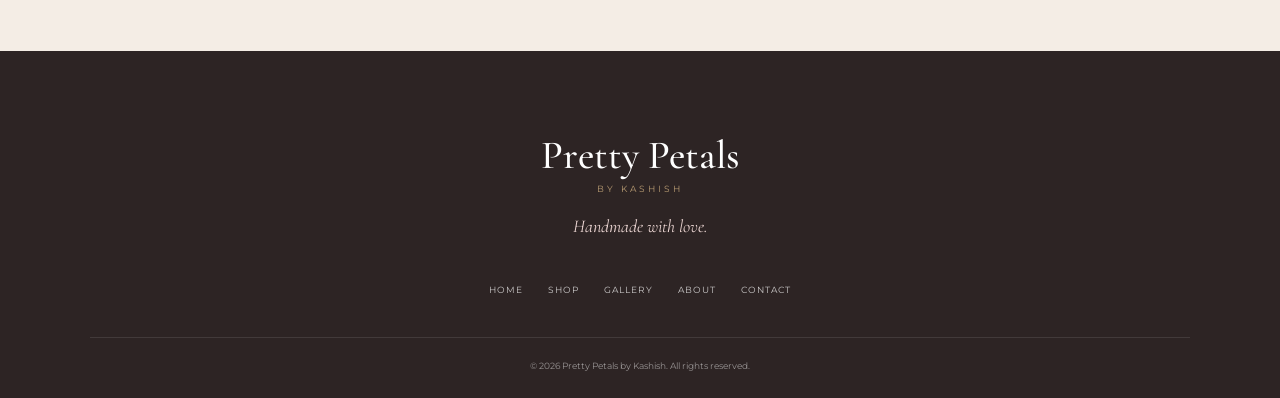
==== commit 2a424c23: "Update index.html" ====
--- a/index.html
+++ b/index.html
@@ -1,4 +1,4 @@
-<!DOCTYPE html>
+f<!DOCTYPE html>
 <html lang="en">
 <head>
     <meta charset="UTF-8">
@@ -326,13 +326,14 @@
 </div>
 
 </div>
-   
-</section>
-
-
+
+<div class="shop-more">
+    <a href="#contact">VIEW MORE</a>
+</div>
+
+</section>
 
 <!-- ================= ABOUT ================= -->
-
 <section id="about" class="about-section">
 
     <div class="about-image">
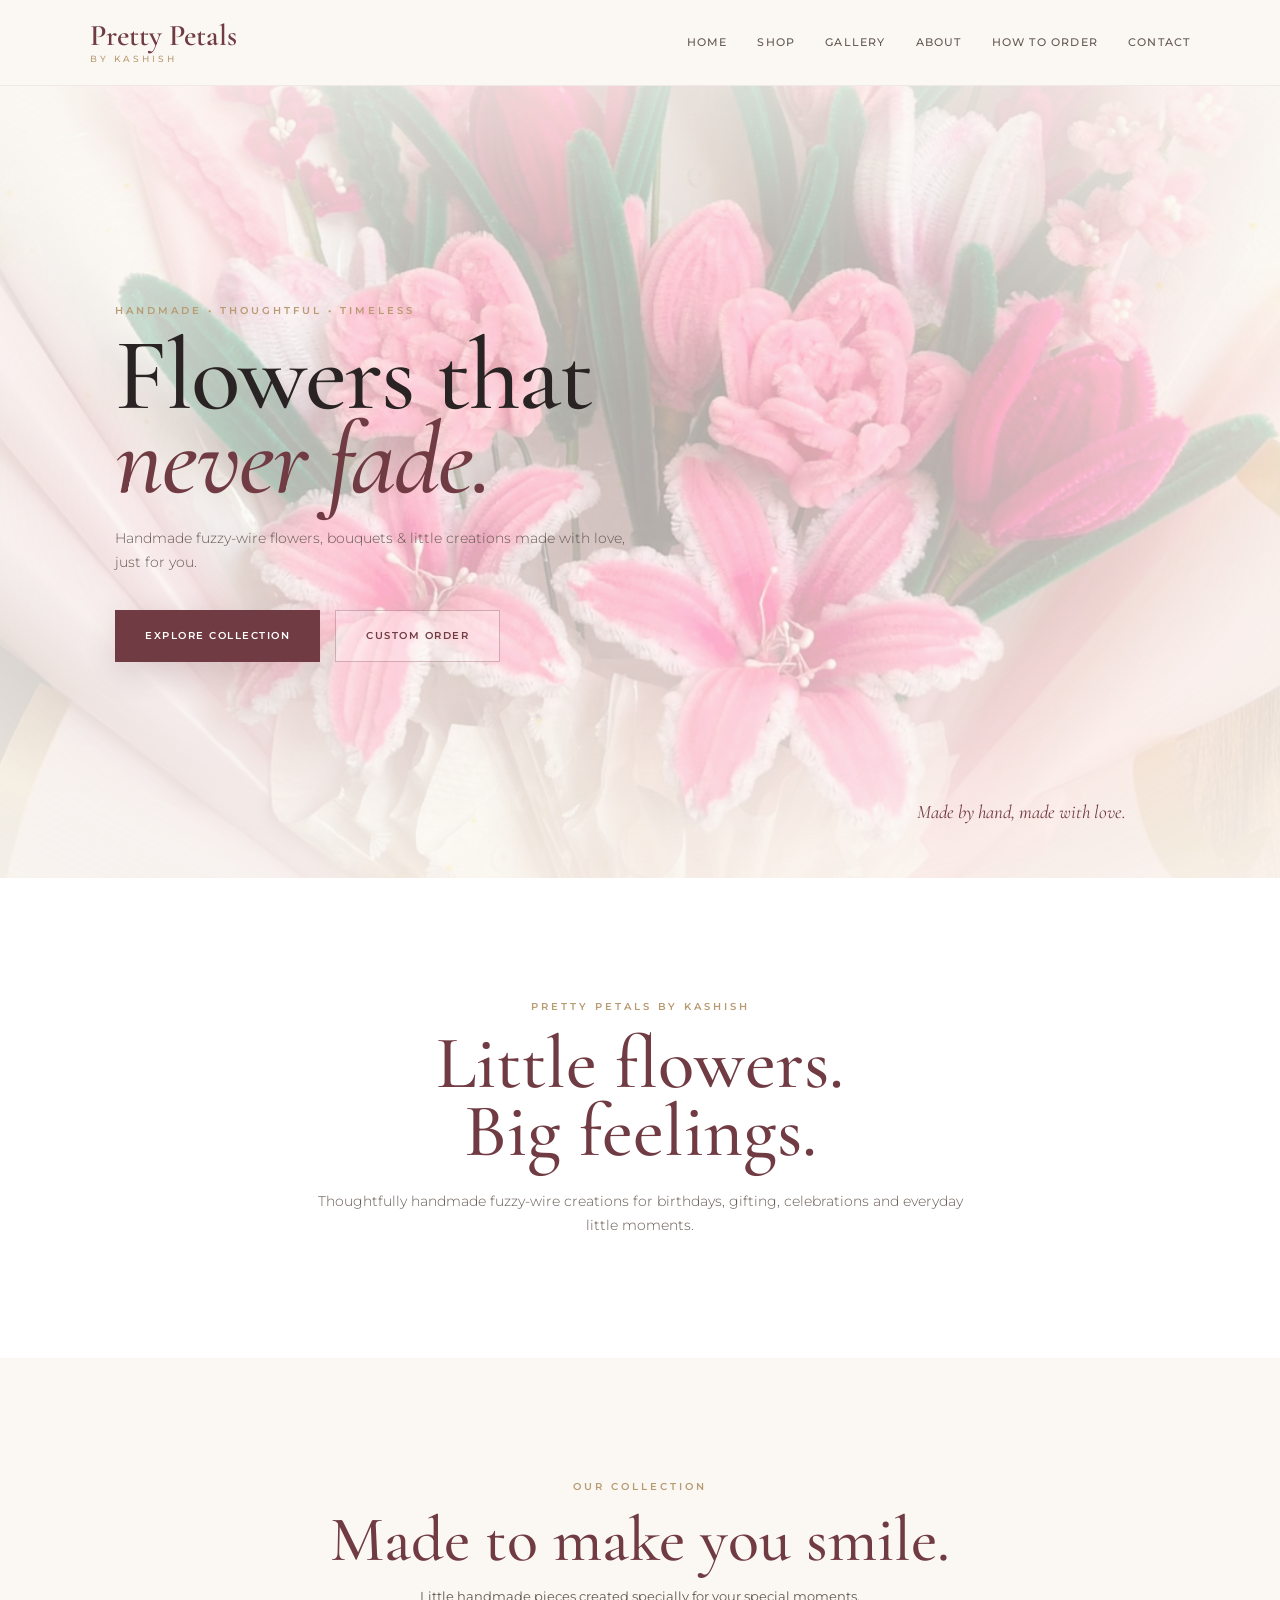
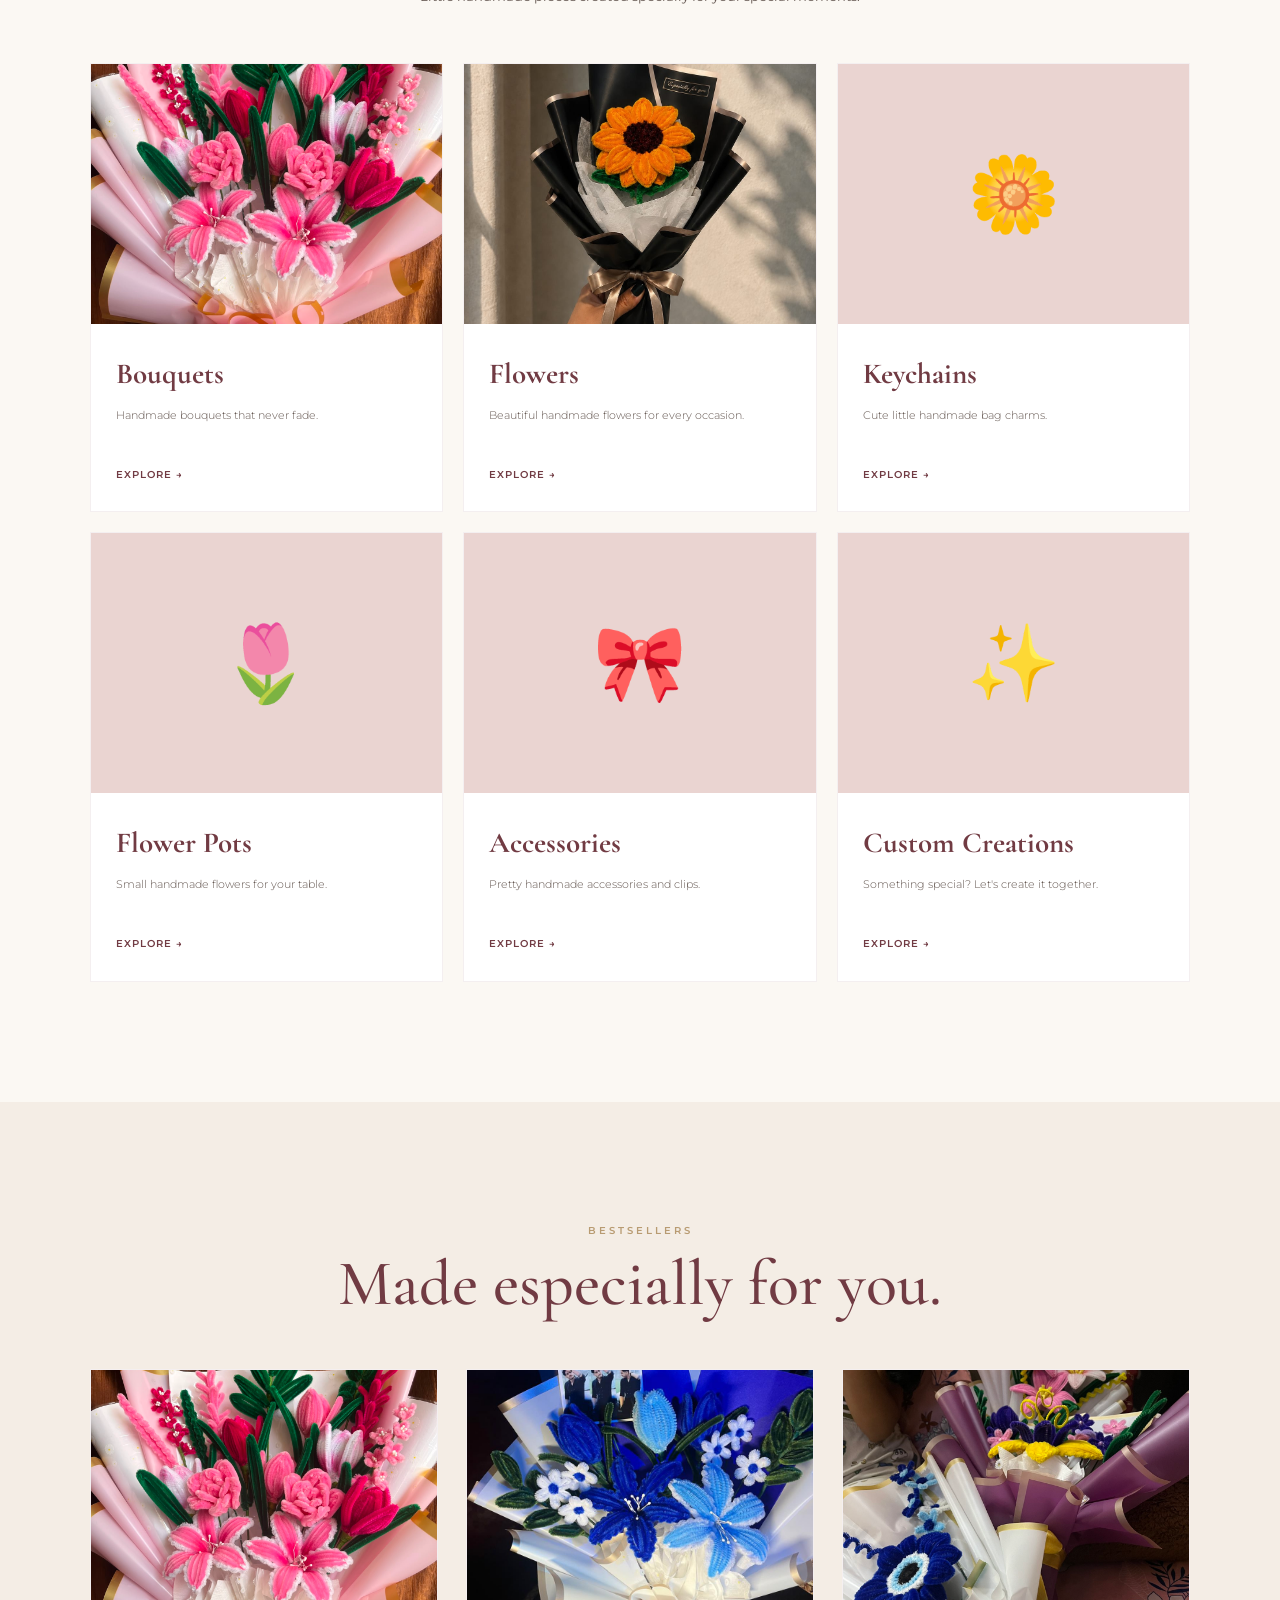
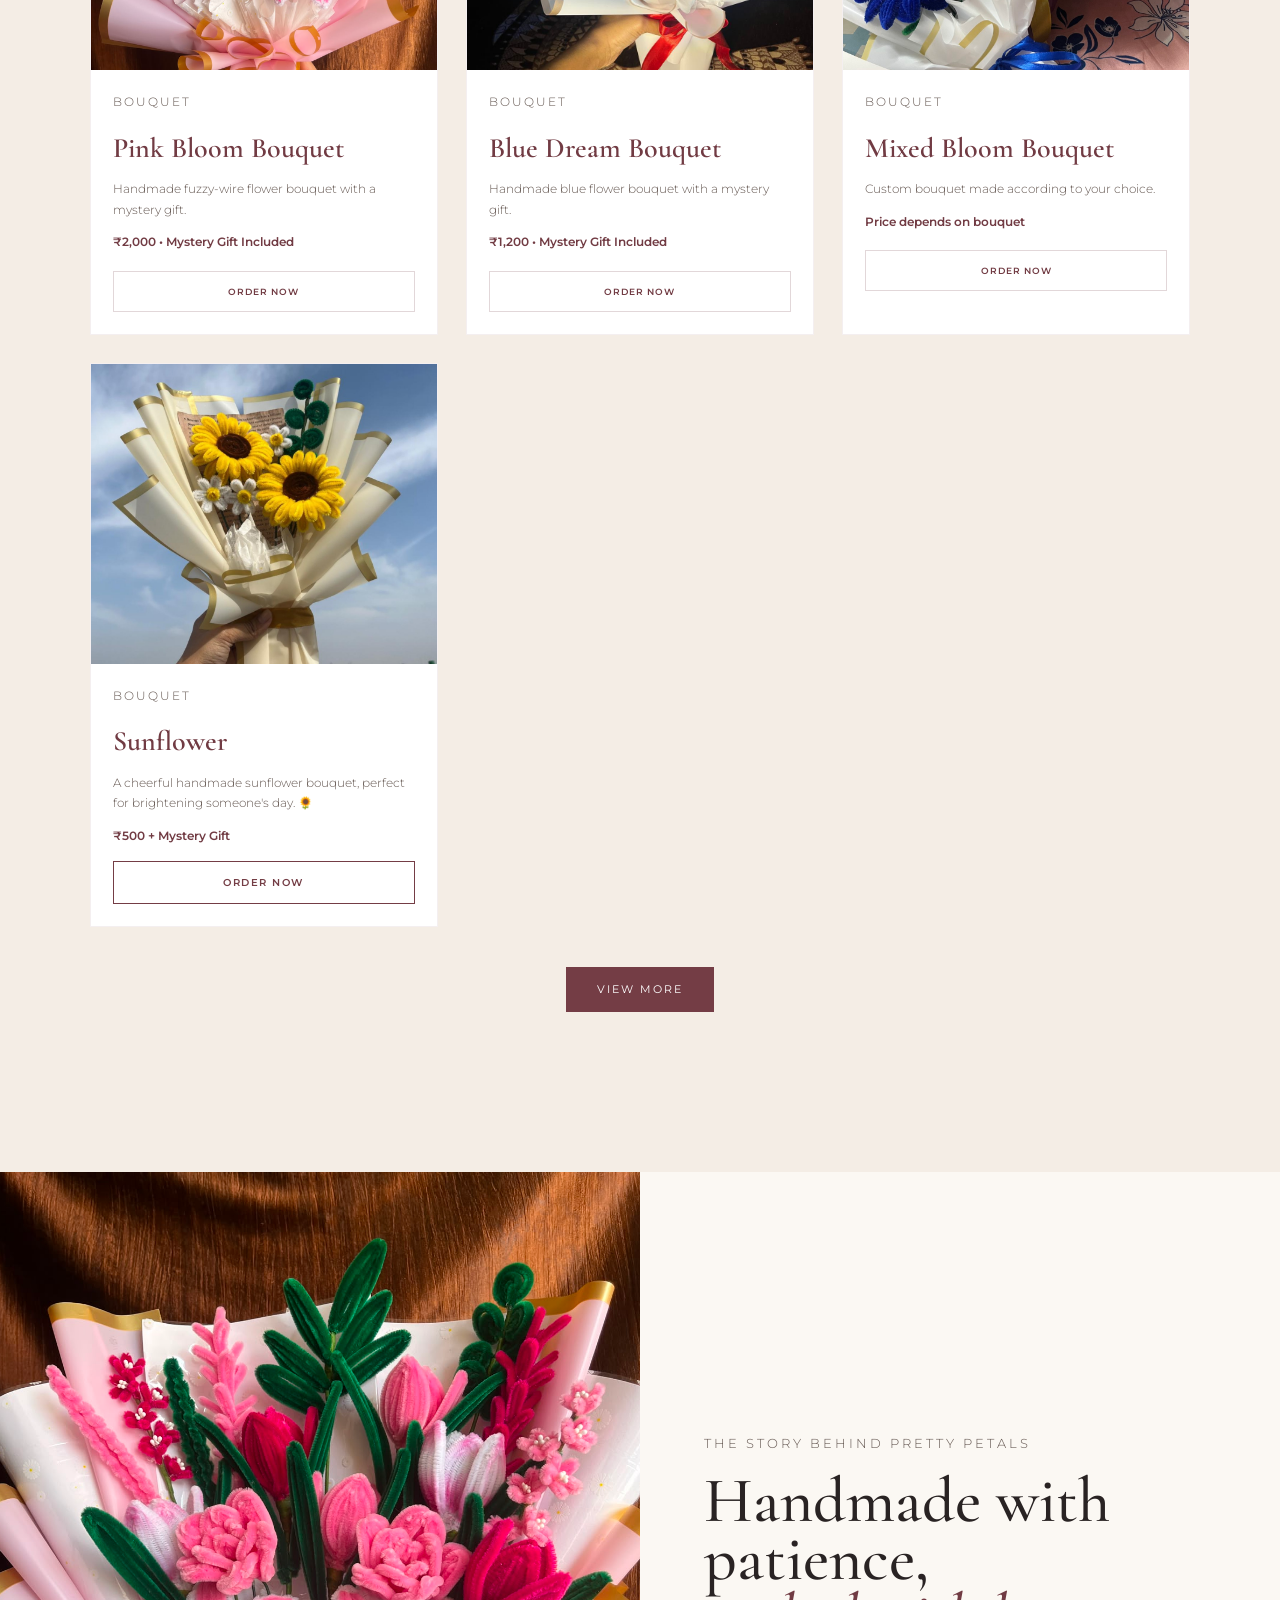
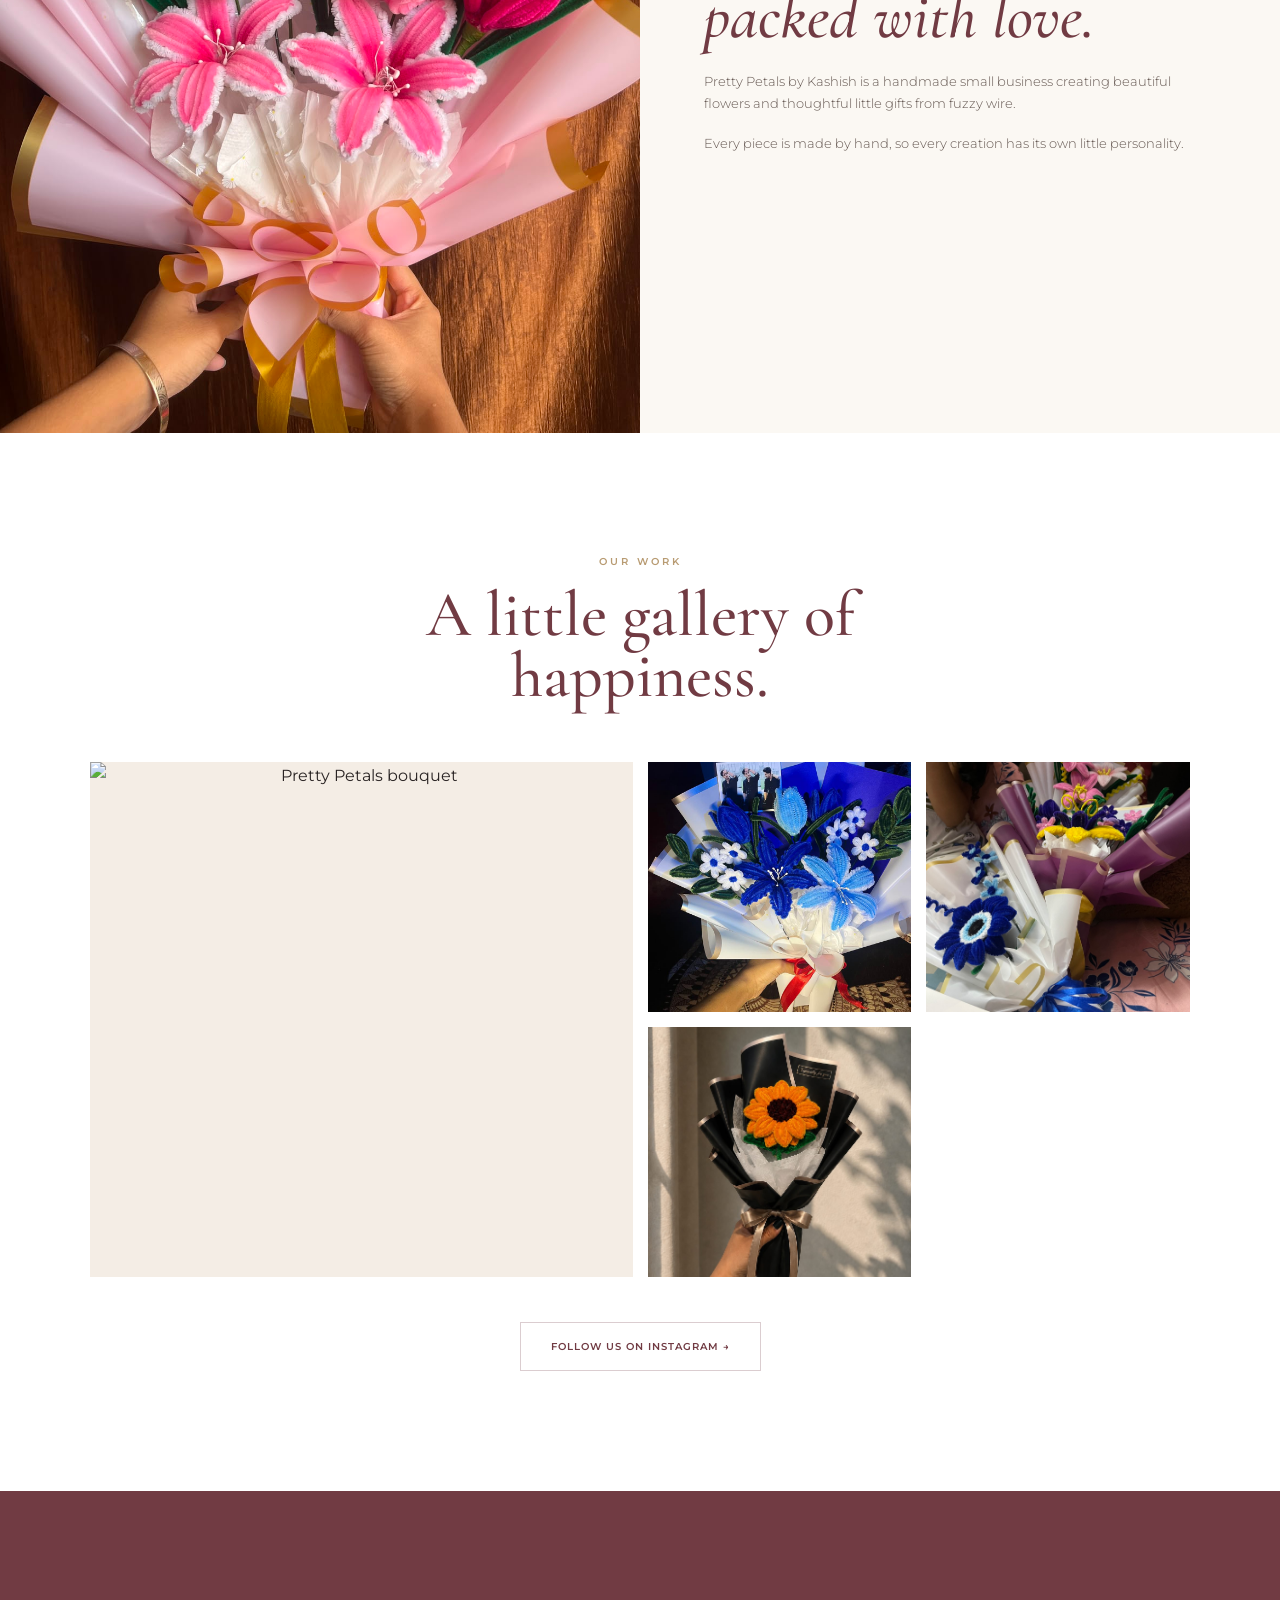
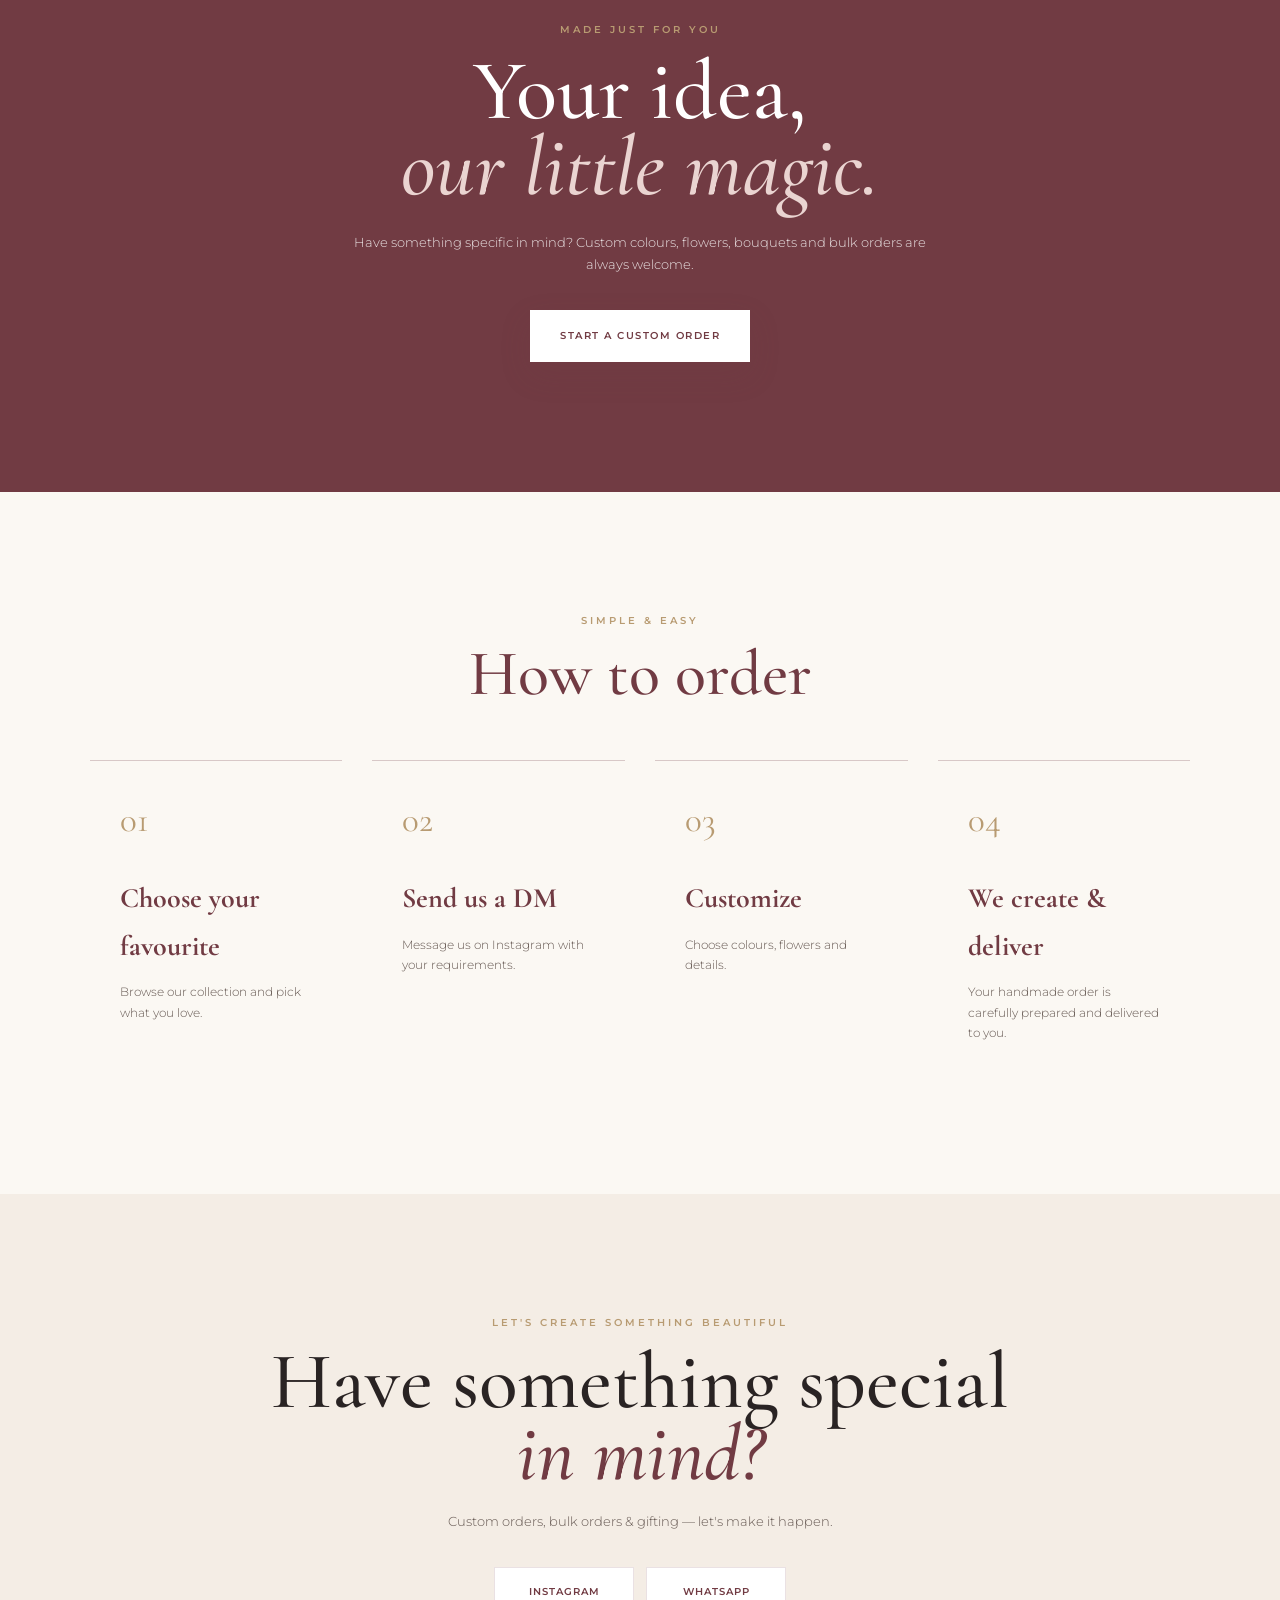
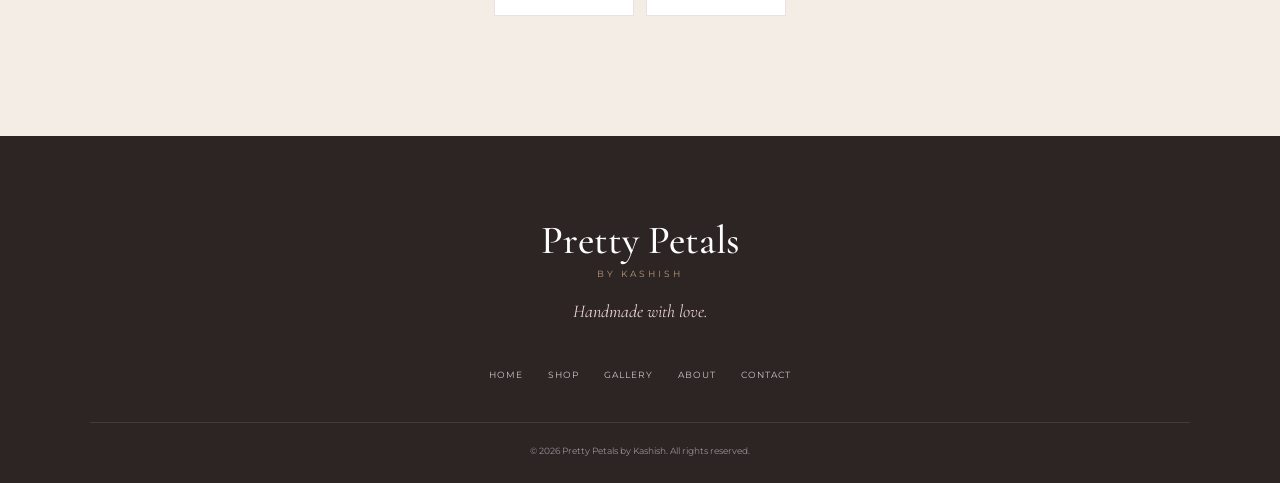
==== commit 7349e84a: "Update index.html" ====
--- a/index.html
+++ b/index.html
@@ -1,4 +1,4 @@
-f<!DOCTYPE html>
+<!DOCTYPE html>
 <html lang="en">
 <head>
     <meta charset="UTF-8">
@@ -328,7 +328,7 @@
 </div>
 
 <div class="shop-more">
-    <a href="#contact">VIEW MORE</a>
+    <a href="#more-product">VIEW MORE</a>
 </div>
 
 </section>
--- a/style.css
+++ b/style.css
@@ -1873,3 +1873,20 @@
     background: #743D45 !important;
     color: white !important;
 }
+
+.shop-more {
+    display: block !important;
+    text-align: center !important;
+    margin: 40px 0 !important;
+}
+
+.shop-more a {
+    display: inline-block !important;
+    padding: 12px 30px !important;
+    background: #743D45 !important;
+    color: white !important;
+    text-decoration: none !important;
+    border: 1px solid #743D45 !important;
+    font-size: 11px !important;
+    letter-spacing: 2px !important;
+}
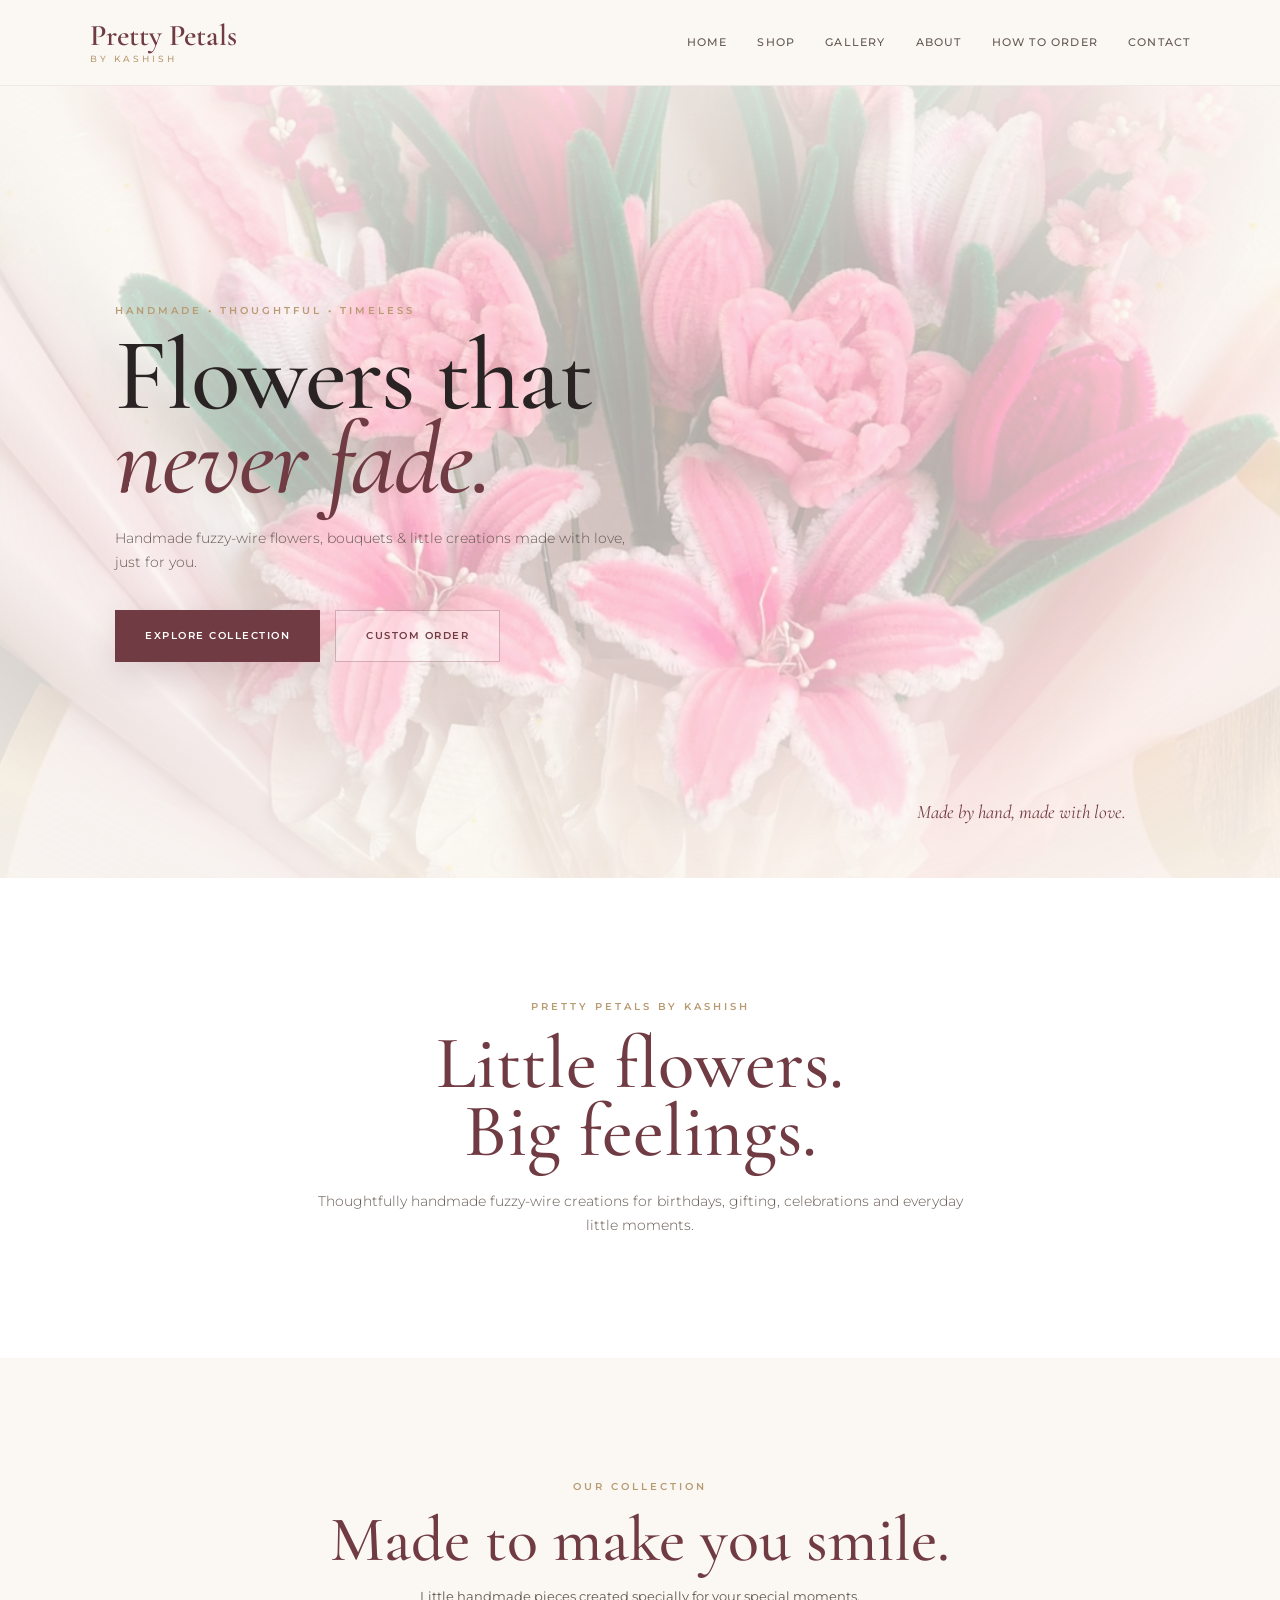
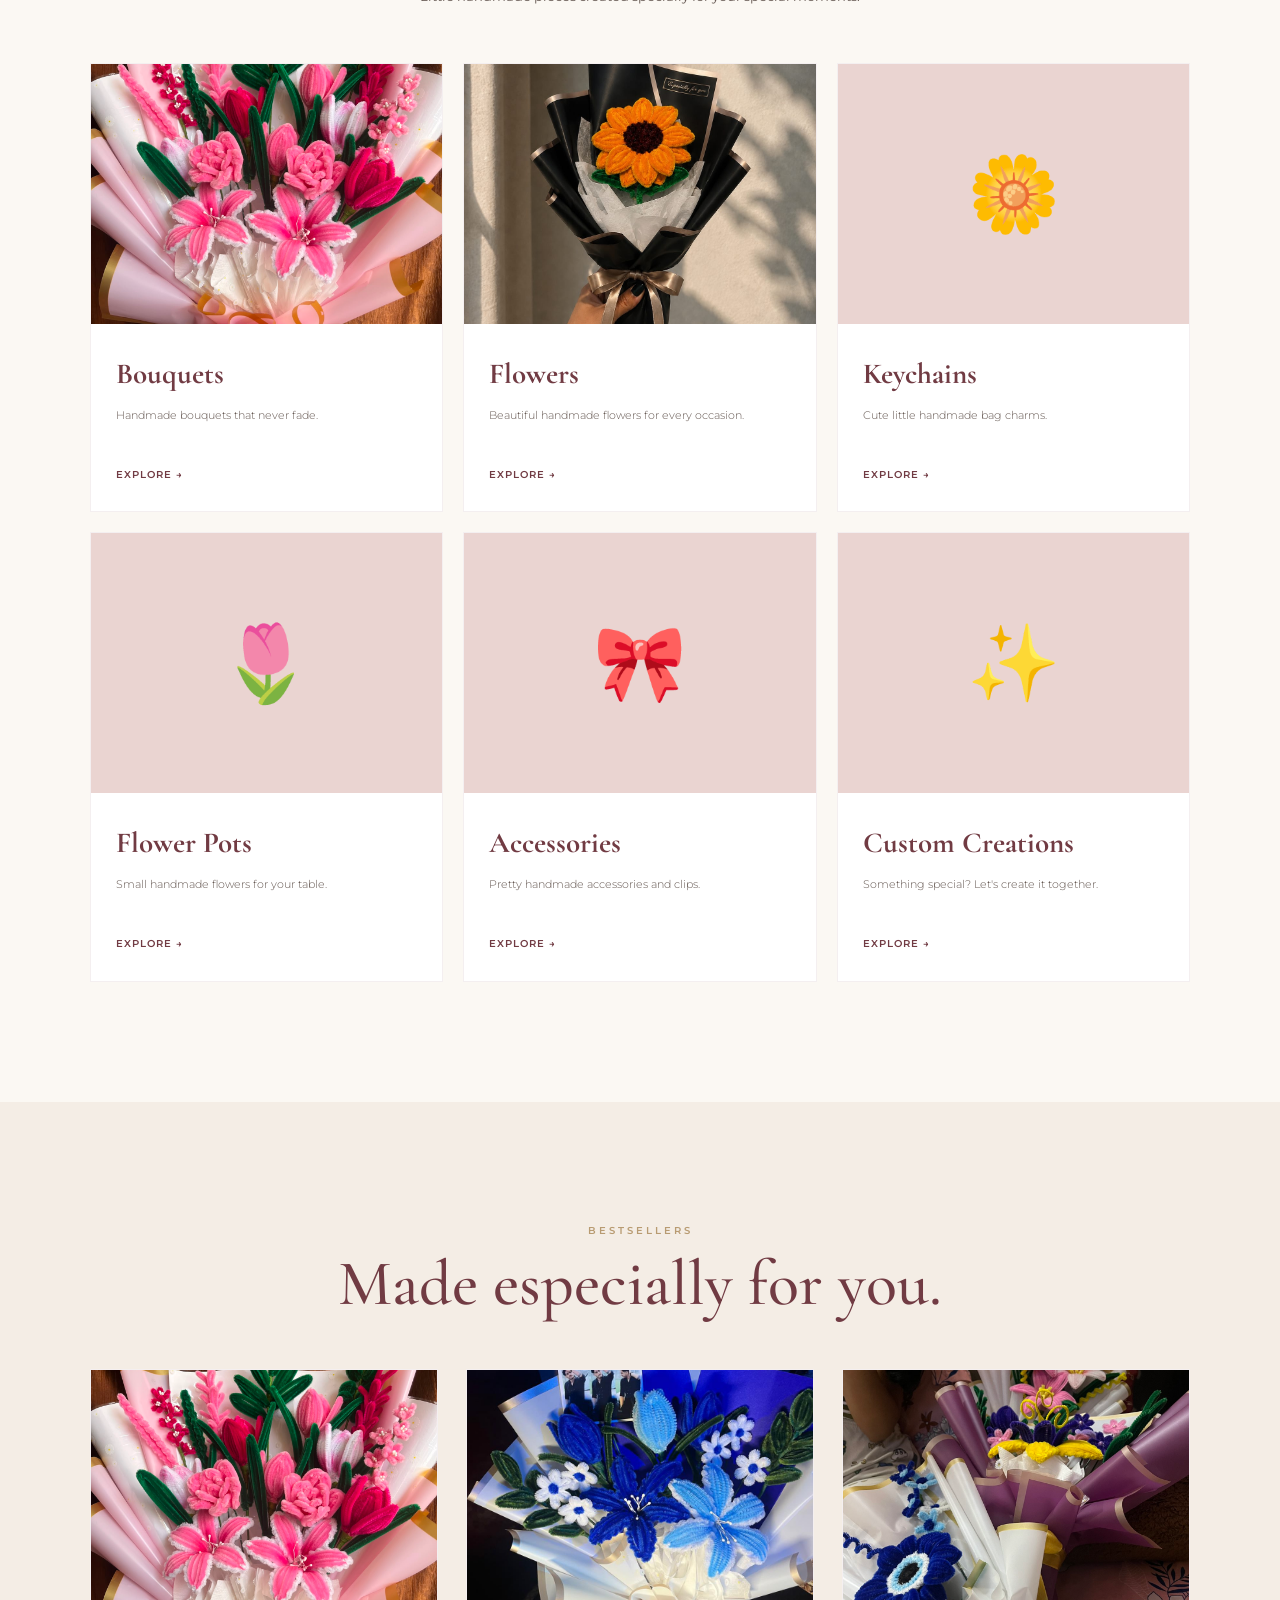
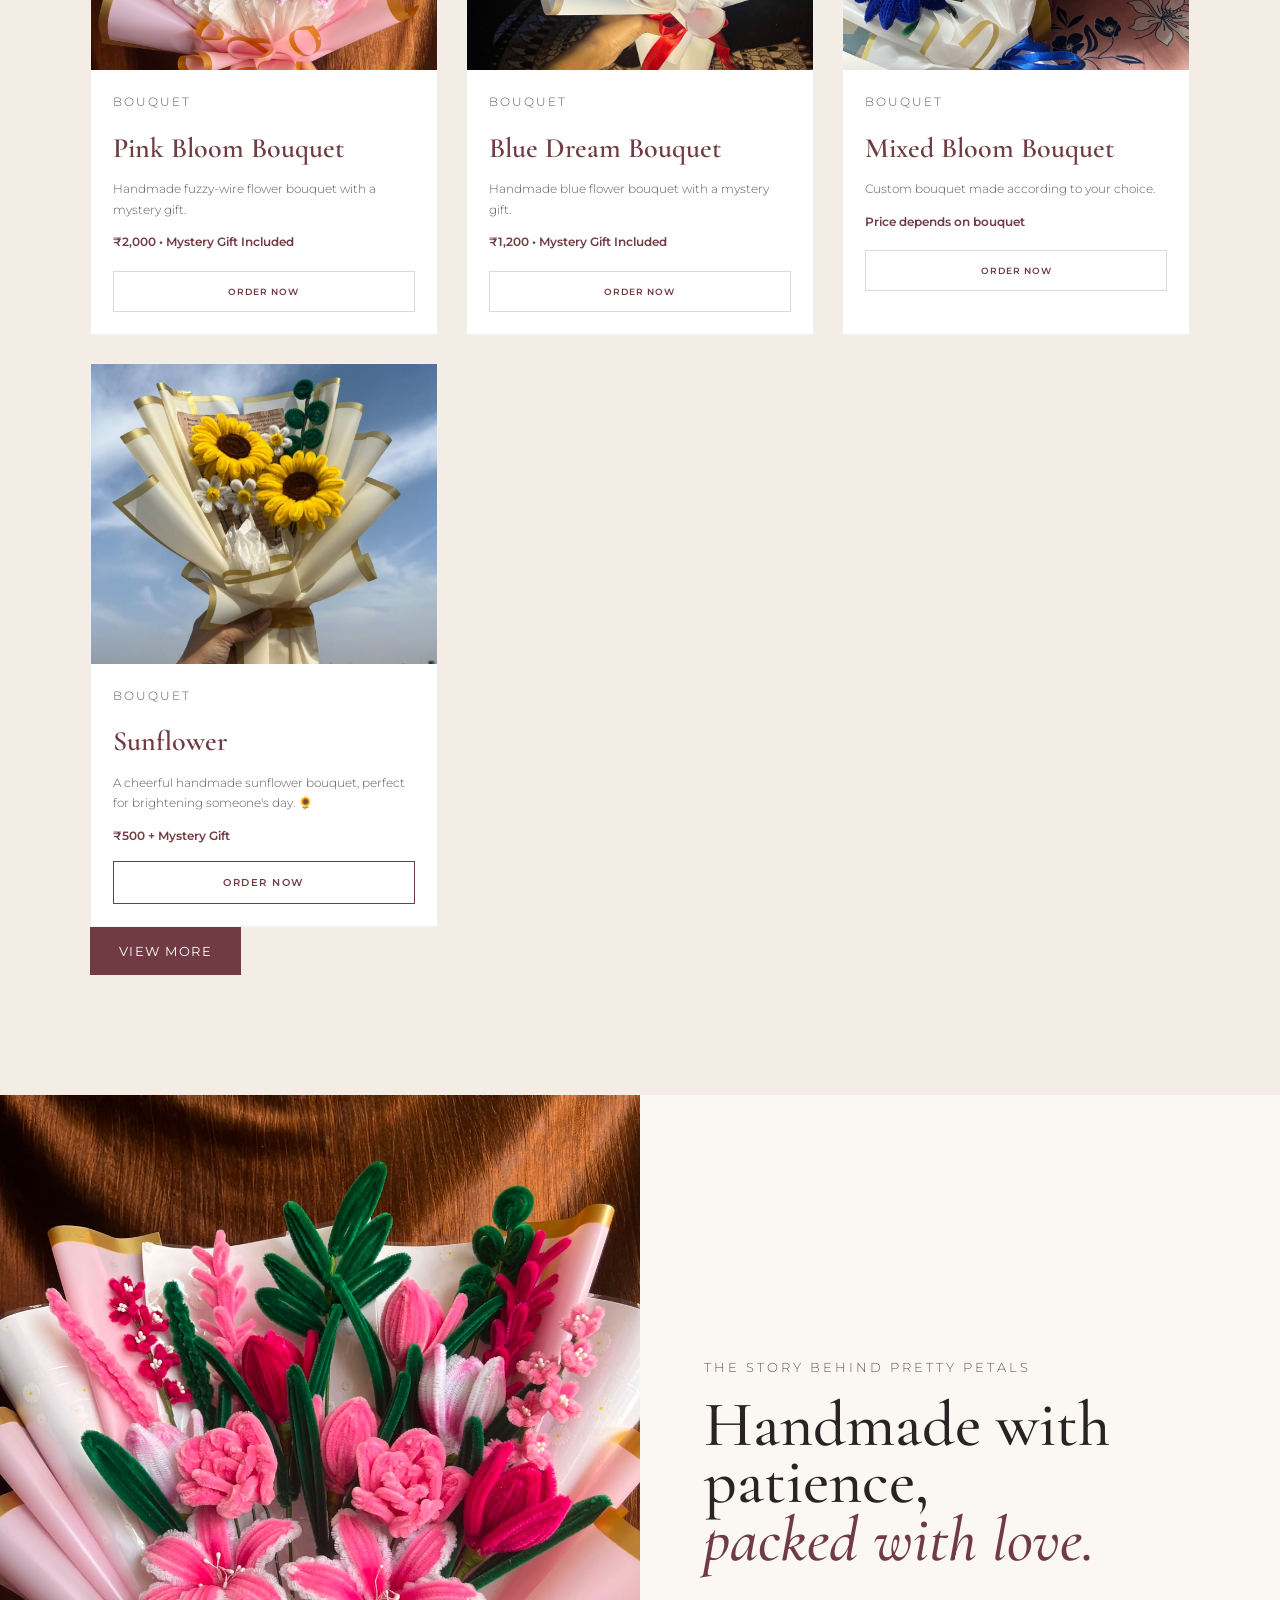
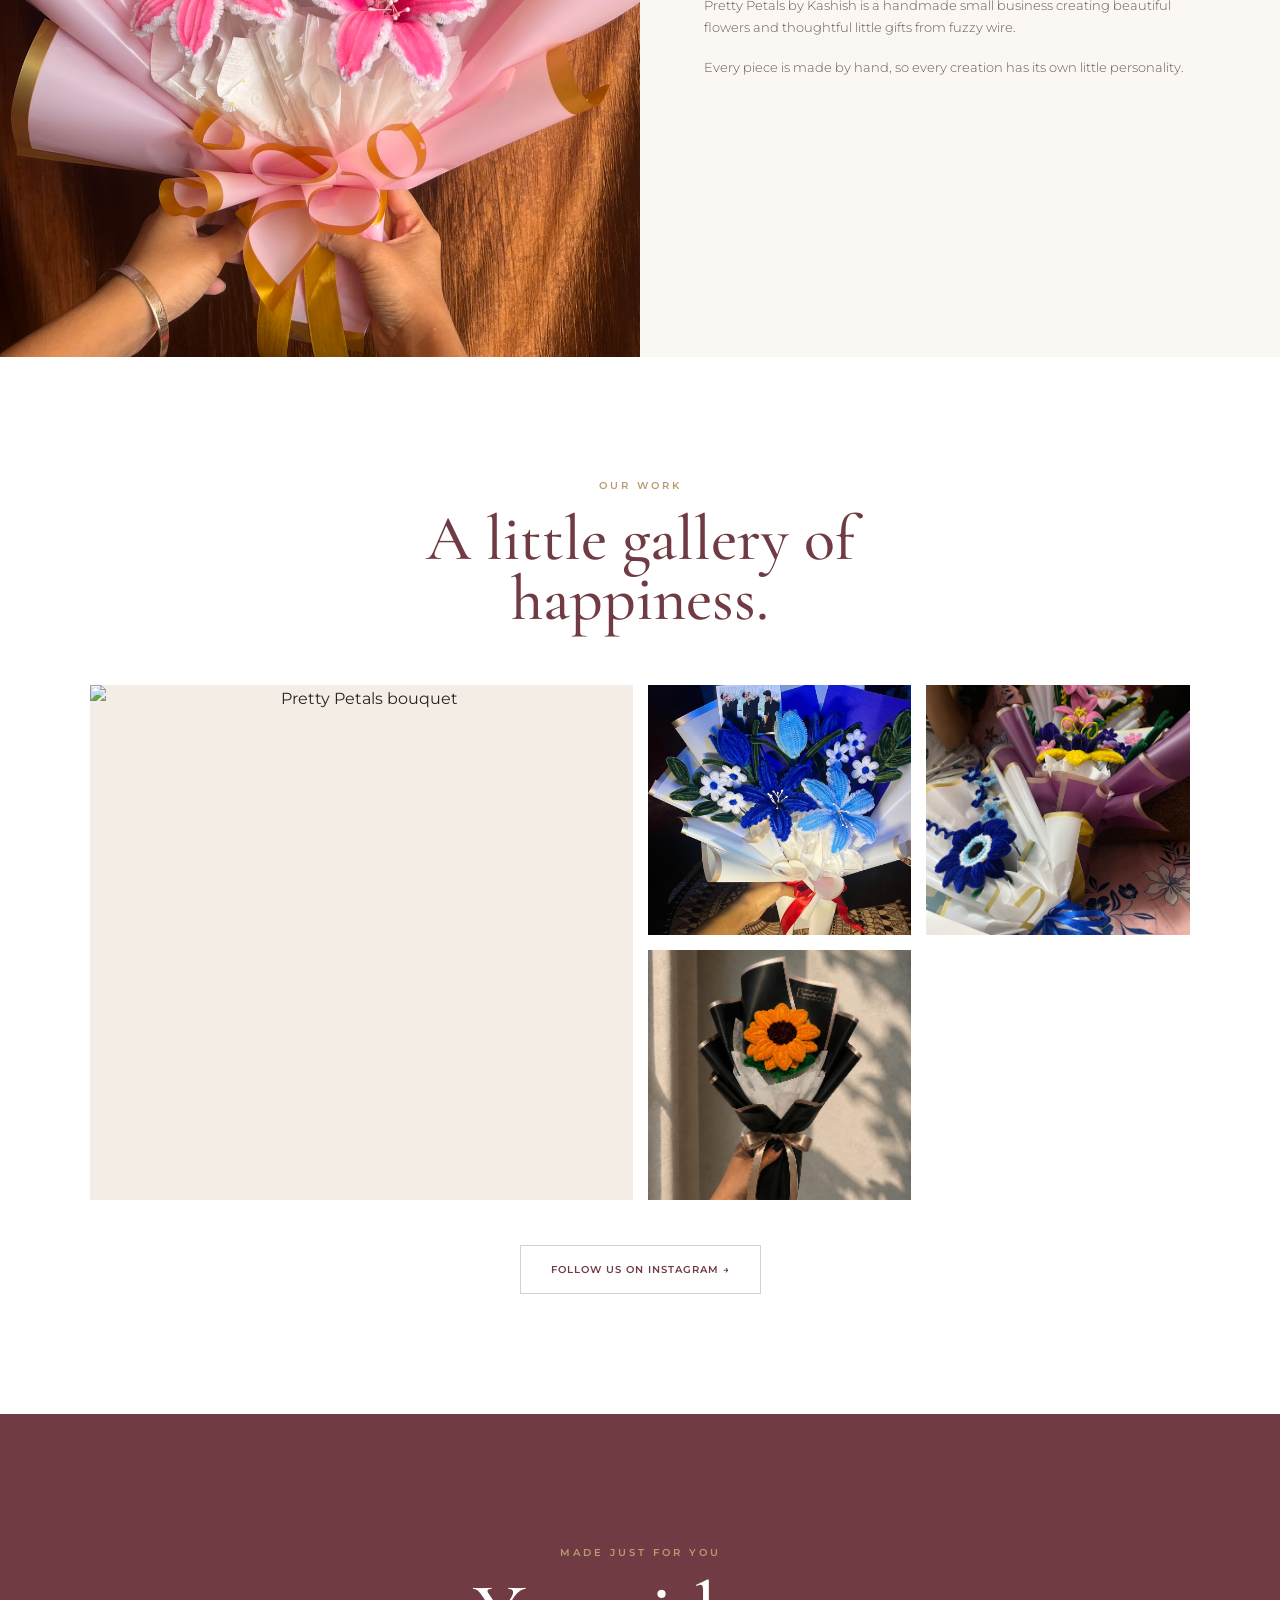
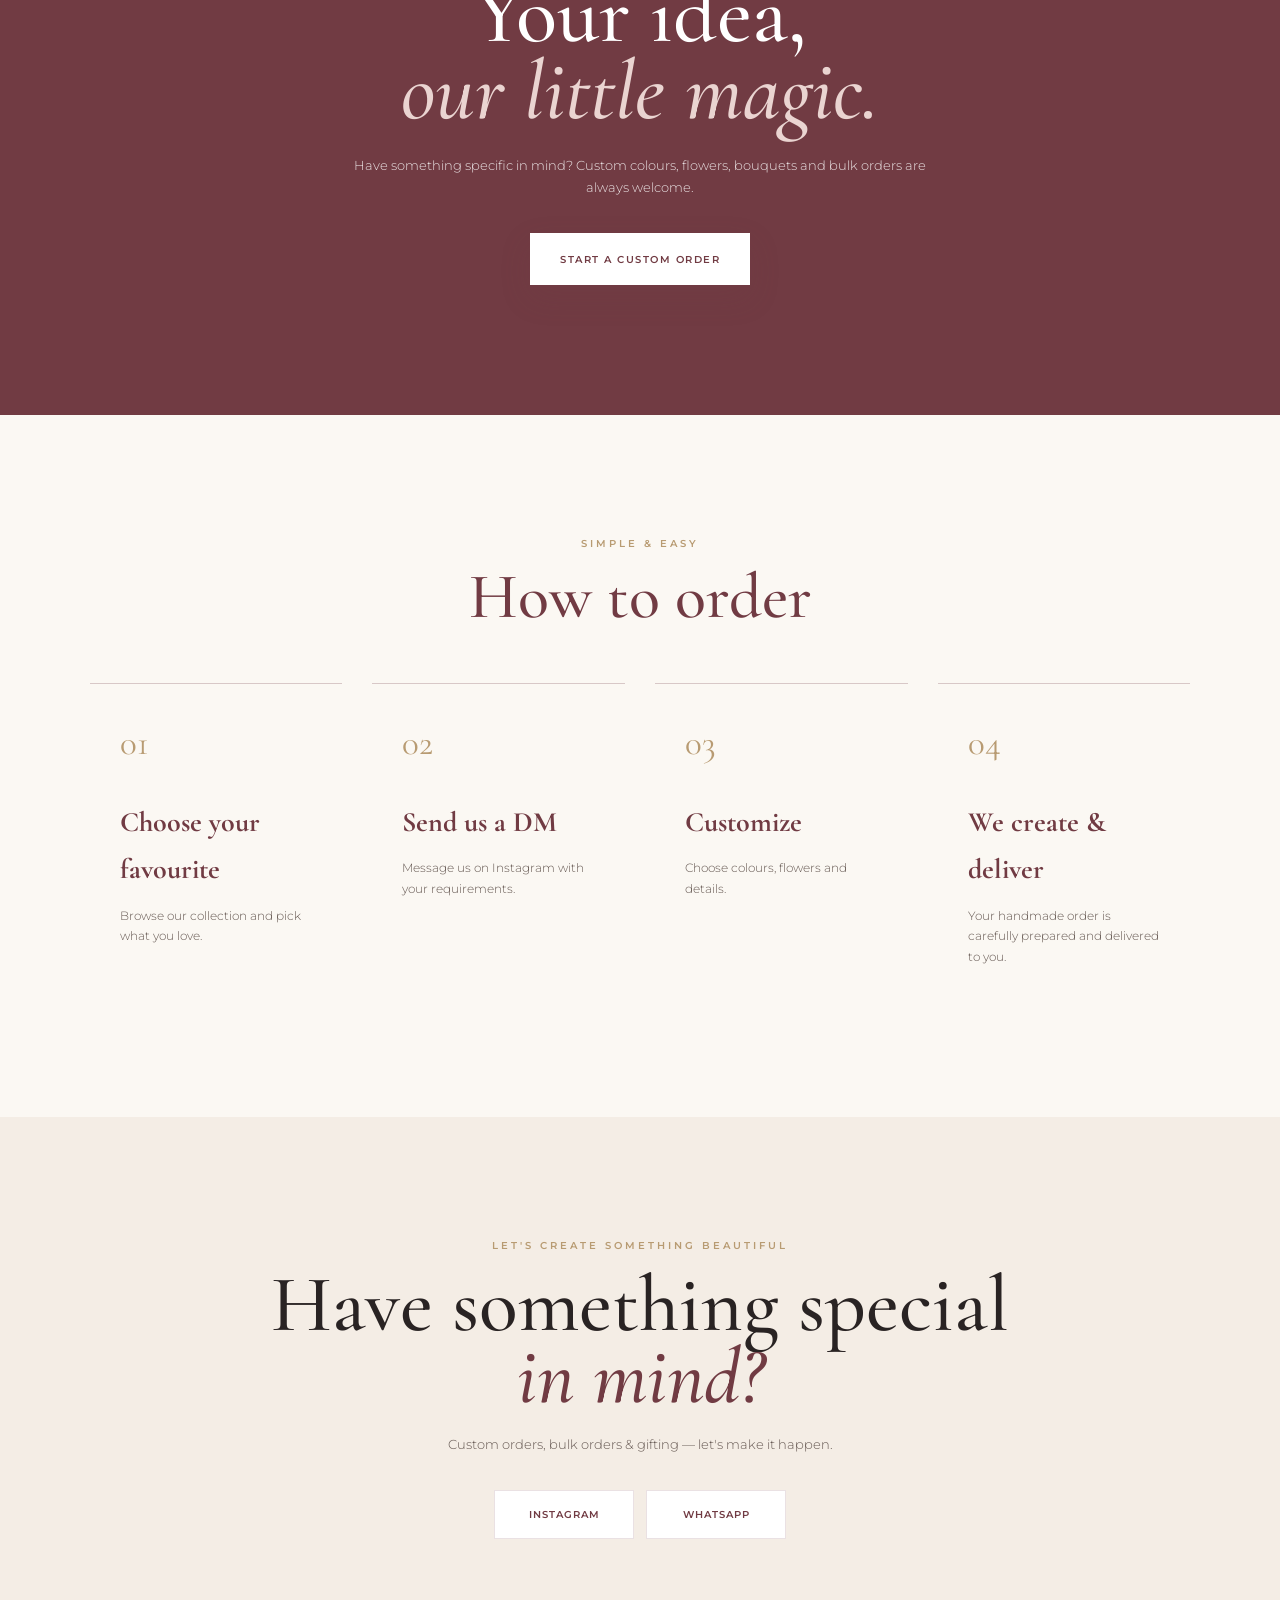
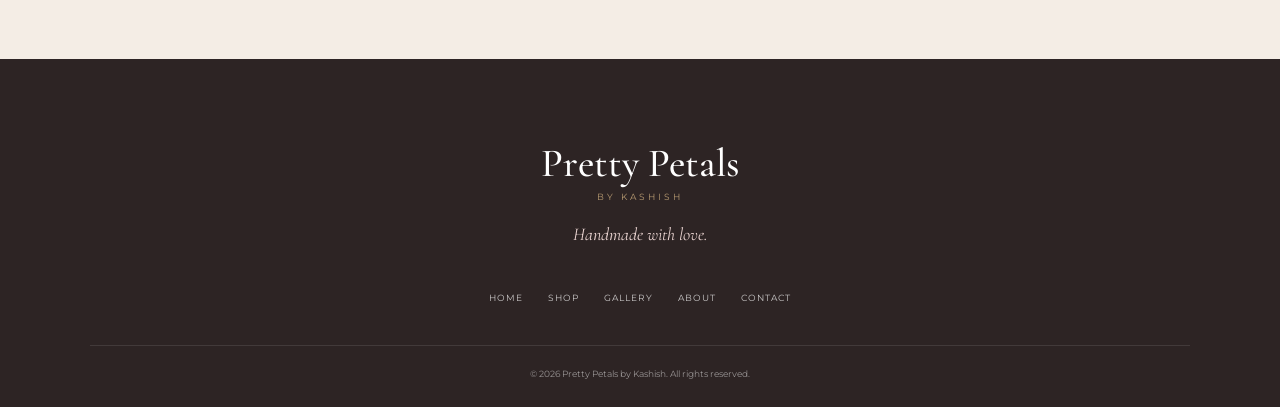
==== commit 9b8f7bbf: "Update index.html" ====
--- a/index.html
+++ b/index.html
@@ -328,7 +328,7 @@
 </div>
 
 <div class="shop-more">
-    <a href="#more-product">VIEW MORE</a>
+    <a href="#gallery">VIEW MORE</a>
 </div>
 
 </section>
--- a/style.css
+++ b/style.css
@@ -1873,20 +1873,21 @@
     background: #743D45 !important;
     color: white !important;
 }
-
-.shop-more {
-    display: block !important;
-    text-align: center !important;
-    margin: 40px 0 !important;
-}
-
 .shop-more a {
-    display: inline-block !important;
-    padding: 12px 30px !important;
-    background: #743D45 !important;
-    color: white !important;
-    text-decoration: none !important;
-    border: 1px solid #743D45 !important;
-    font-size: 11px !important;
-    letter-spacing: 2px !important;
-}
+    display: inline-block;
+    padding: 12px 28px;
+    background: #713b43;
+    color: white;
+    text-decoration: none;
+    border: 1px solid #713b43;
+    font-family: 'Montserrat', sans-serif;
+    font-size: 13px;
+    letter-spacing: 1.5px;
+    transition: 0.3s ease;
+}
+
+.shop-more a:hover {
+    background: white;
+    color: #713b43;
+}
+
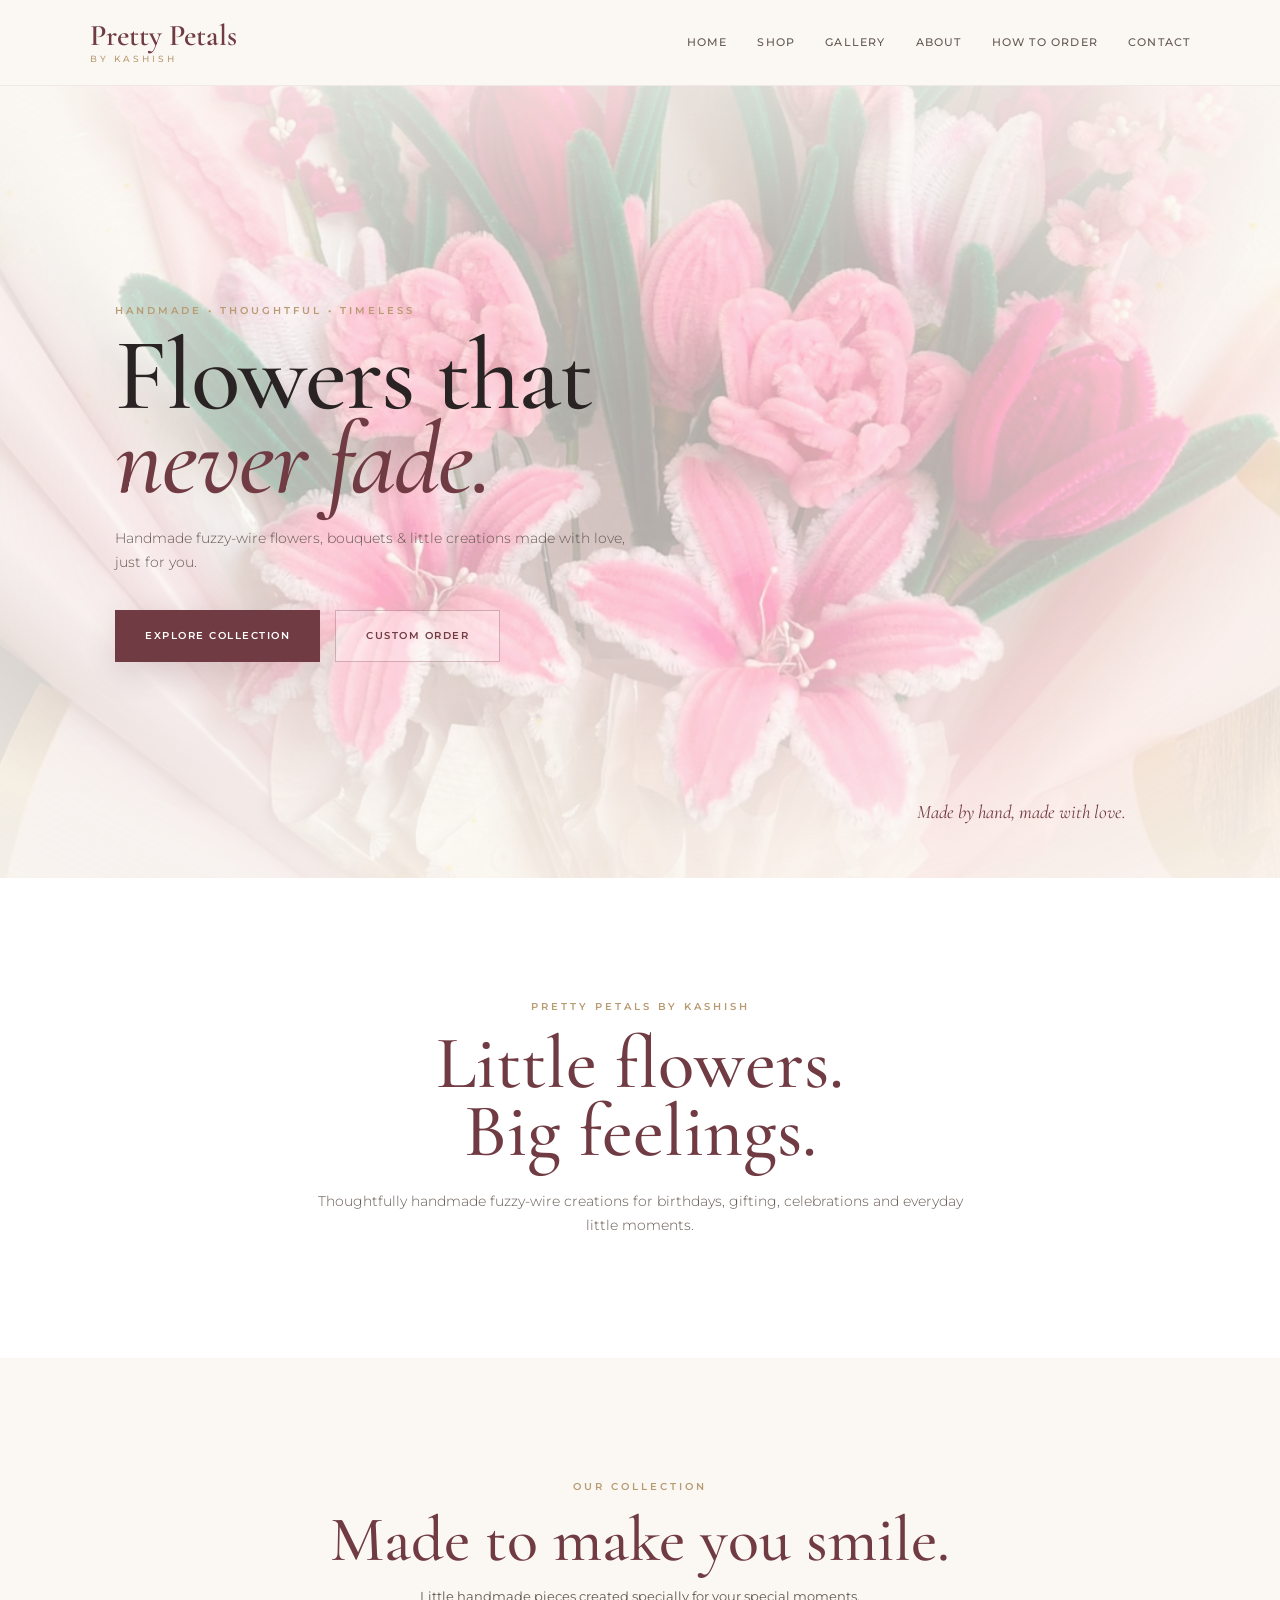
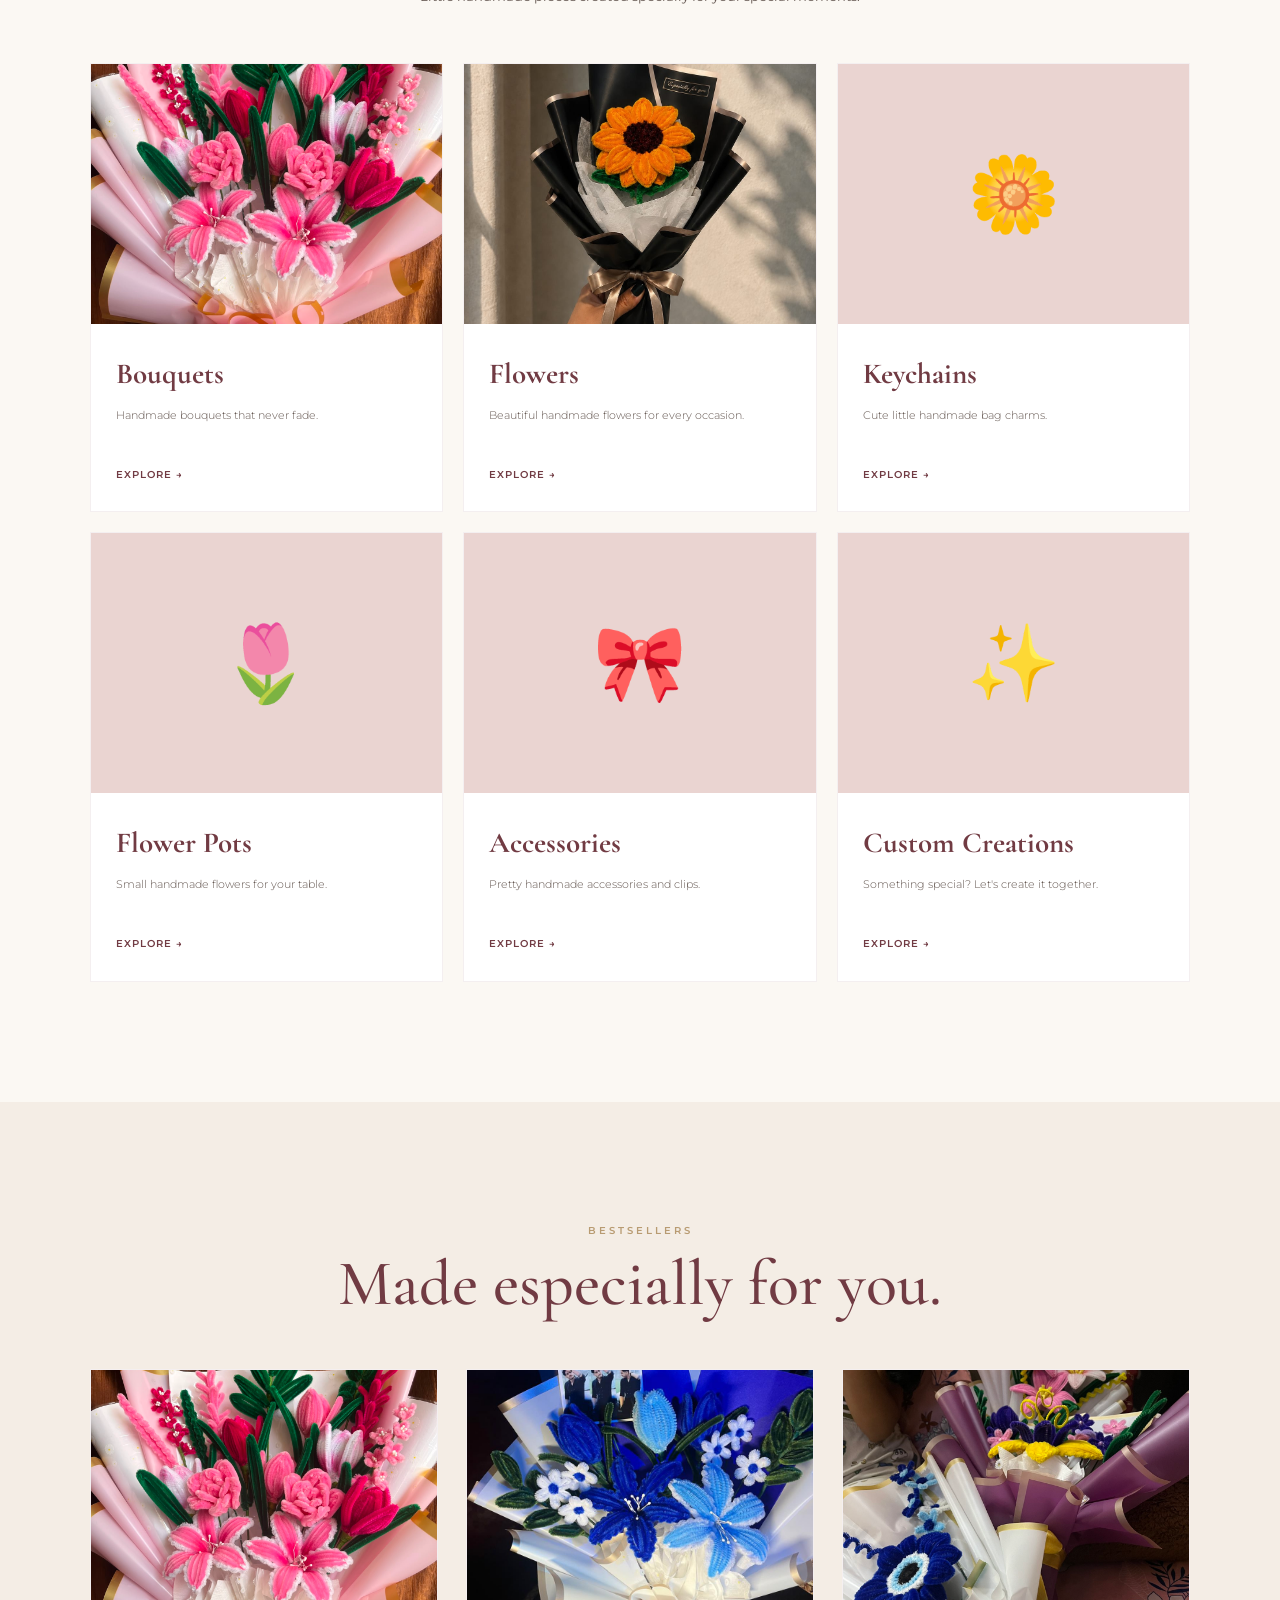
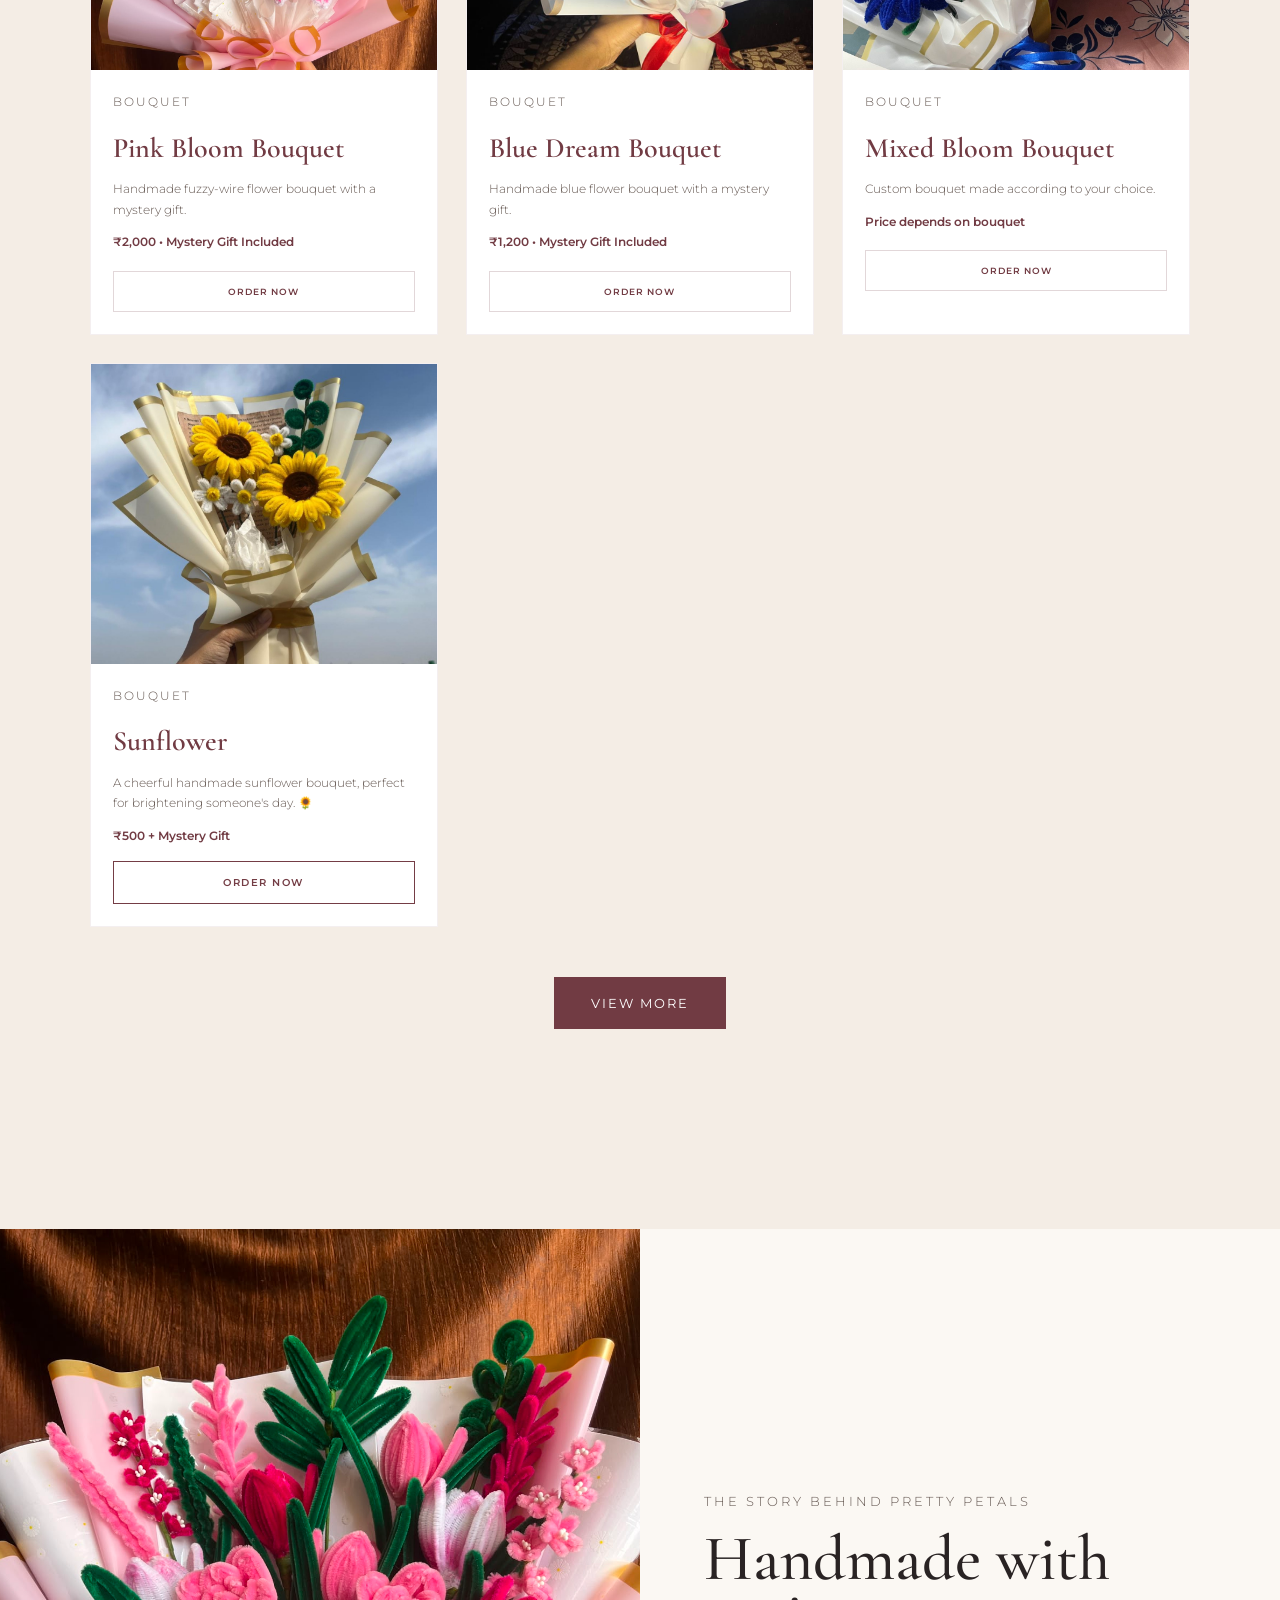
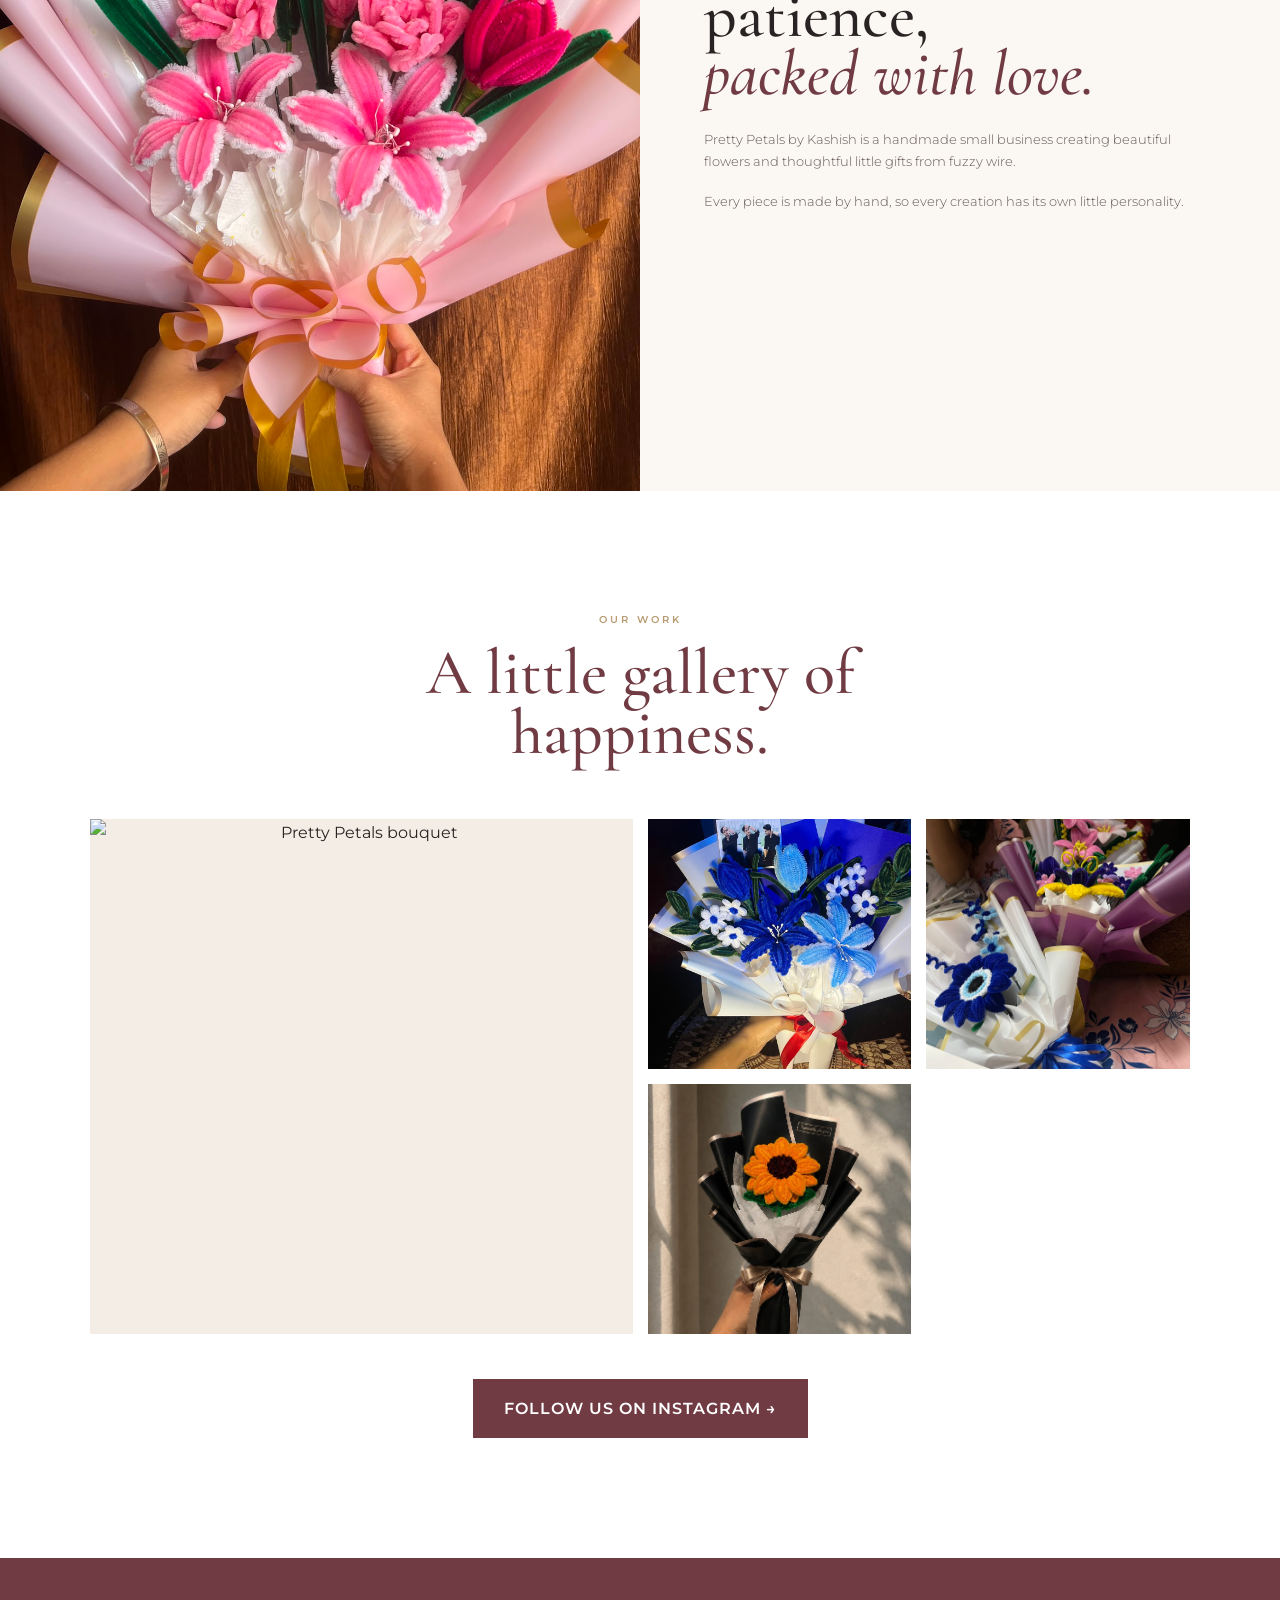
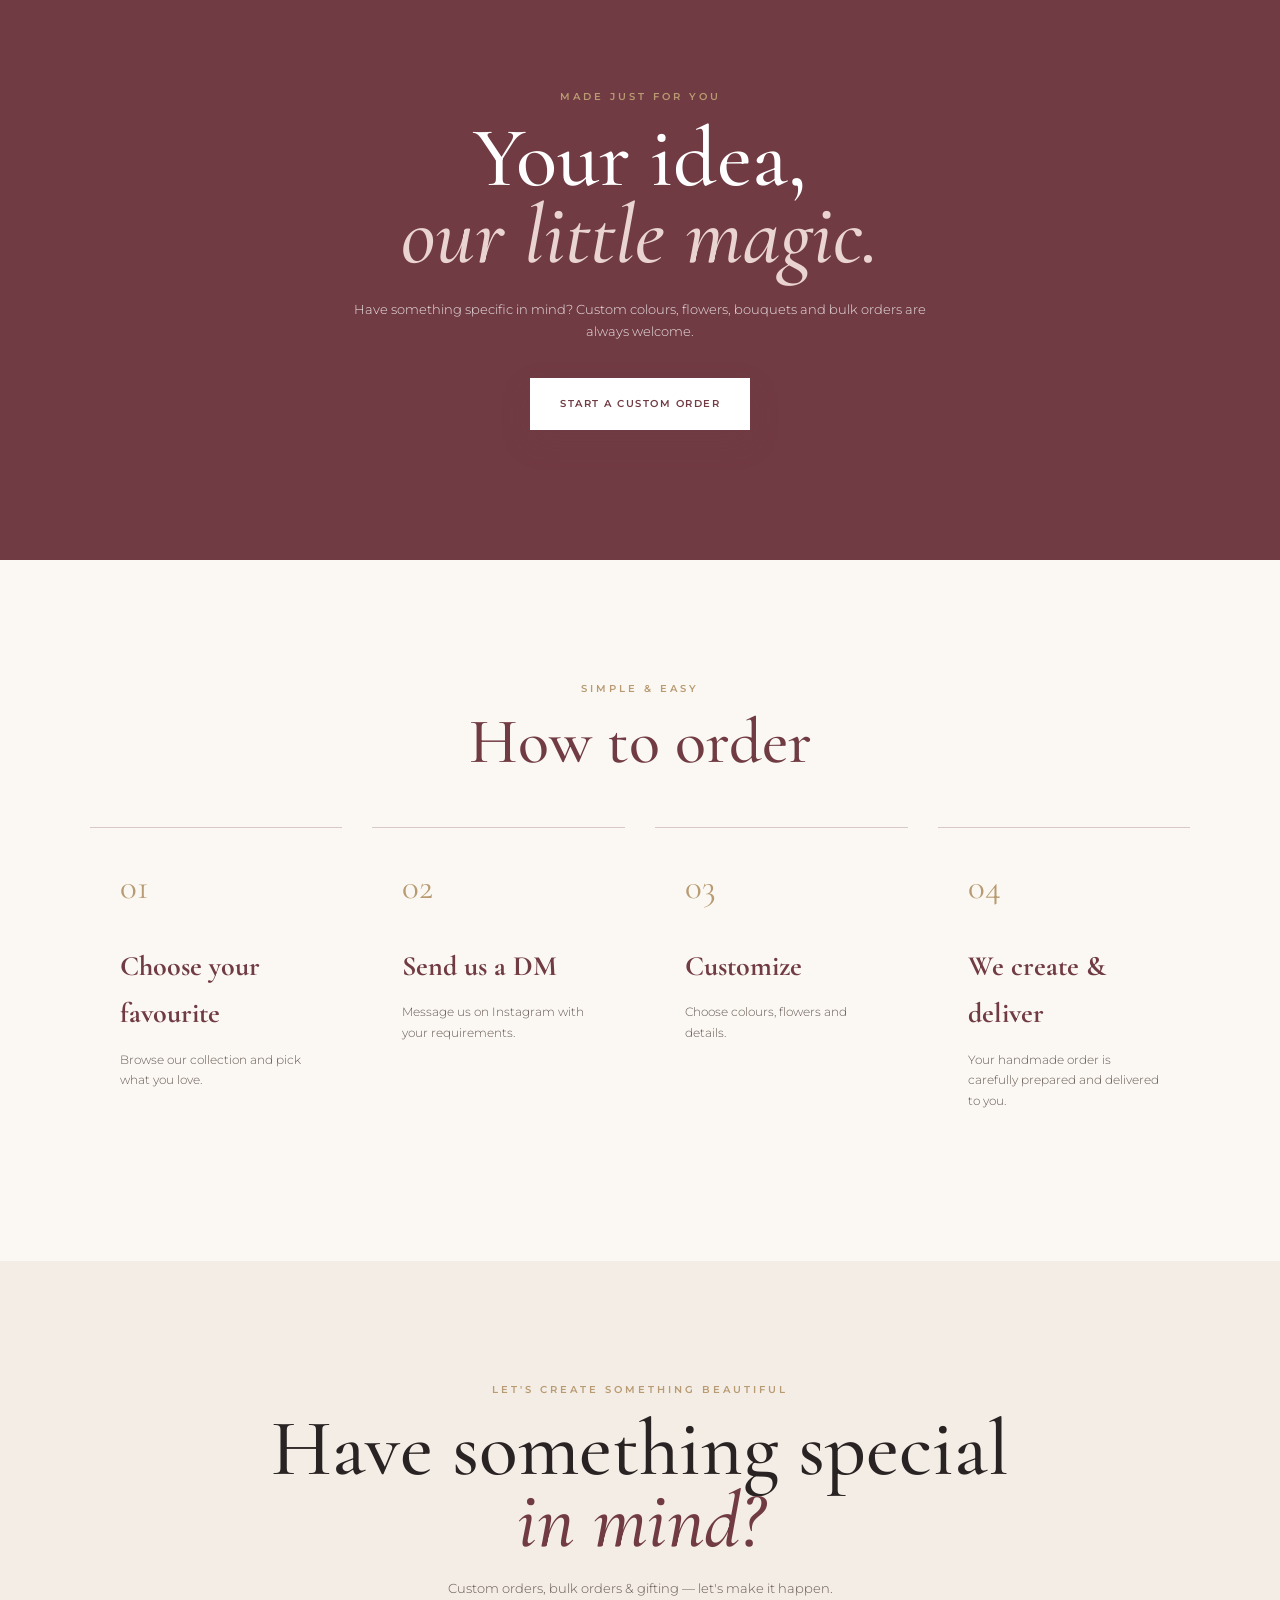
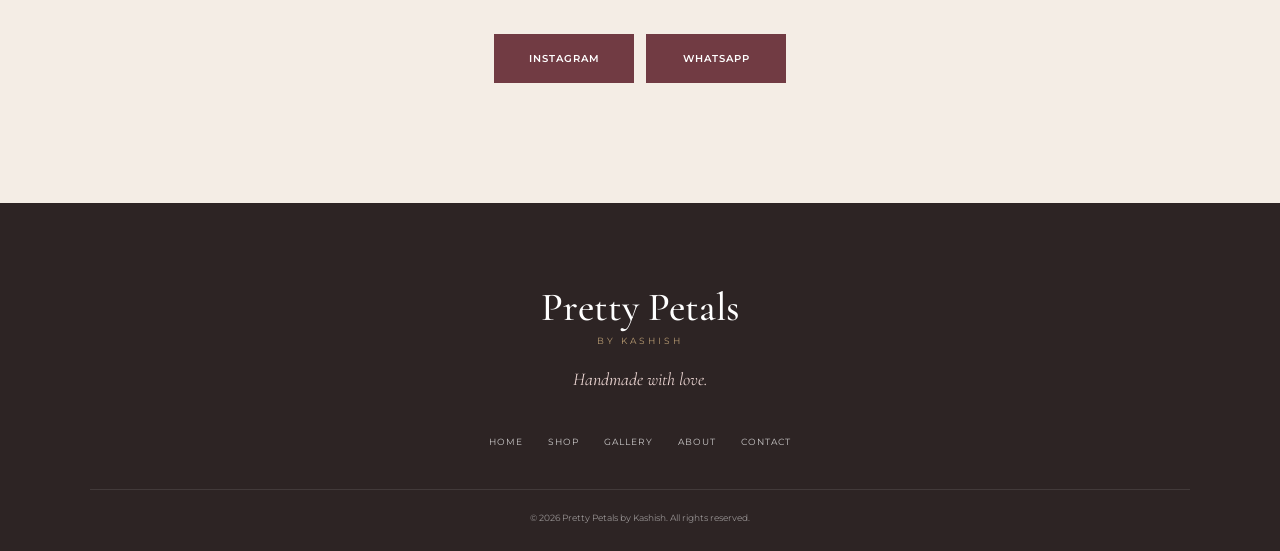
==== commit 23f8a774: "Update index.html" ====
--- a/index.html
+++ b/index.html
@@ -229,7 +229,7 @@
 
 <!-- ================= PRODUCTS ================= -->
 
-<section class="products-section">
+<section id="products" class="products-section">
 
     <div class="section-heading">
 
--- a/style.css
+++ b/style.css
@@ -766,8 +766,7 @@
 
     padding: 15px 30px;
 
-    border: 1px solid rgba(113, 59, 67, 0.25);
-
+   background: #713b43:
     font-size: 10px;
 
     font-weight: 600;
@@ -1873,8 +1872,11 @@
     background: #743D45 !important;
     color: white !important;
 }
+.shop-more {
+    text-align: center;
+}
 .shop-more a {
-    display: inline-block;
+    display: block;
     padding: 12px 28px;
     background: #713b43;
     color: white;
@@ -1890,4 +1892,52 @@
     background: white;
     color: #713b43;
 }
-
+.shop-more {
+    width: 100%;
+    text-align: center;
+    margin-top: 50px;
+    margin-bottom: 80px;
+}
+
+.shop-more a {
+    display: inline-block !important;
+    width: auto !important;
+    padding: 14px 36px !important;
+    background: #ffffff !important;
+    color: #713b43 !important;
+    border: 1px solid #713b43 !important;
+    text-decoration: none;
+    font-family: 'Montserrat', sans-serif;
+    font-size: 13px;
+    letter-spacing: 2px;
+}
+/* Burgundy Buttons */
+
+.shop-more a {
+    background: #713b43 !important;
+    color: white !important;
+    border: 1px solid #713b43 !important;
+}
+
+.instagram-button {
+    background: #713b43 !important;
+    color: white !important;
+    border: 1px solid #713b43 !important;
+}
+
+/* Hover effect */
+.shop-more a:hover,
+.instagram-button:hover {
+    background: white !important;
+    color: #713b43 !important;
+}
+.contact-button {
+    background: #713b43 !important;
+    color: white !important;
+    border: 1px solid #713b43 !important;
+}
+
+.contact-button:hover {
+    background: white !important;
+    color: #713b43 !important;
+}
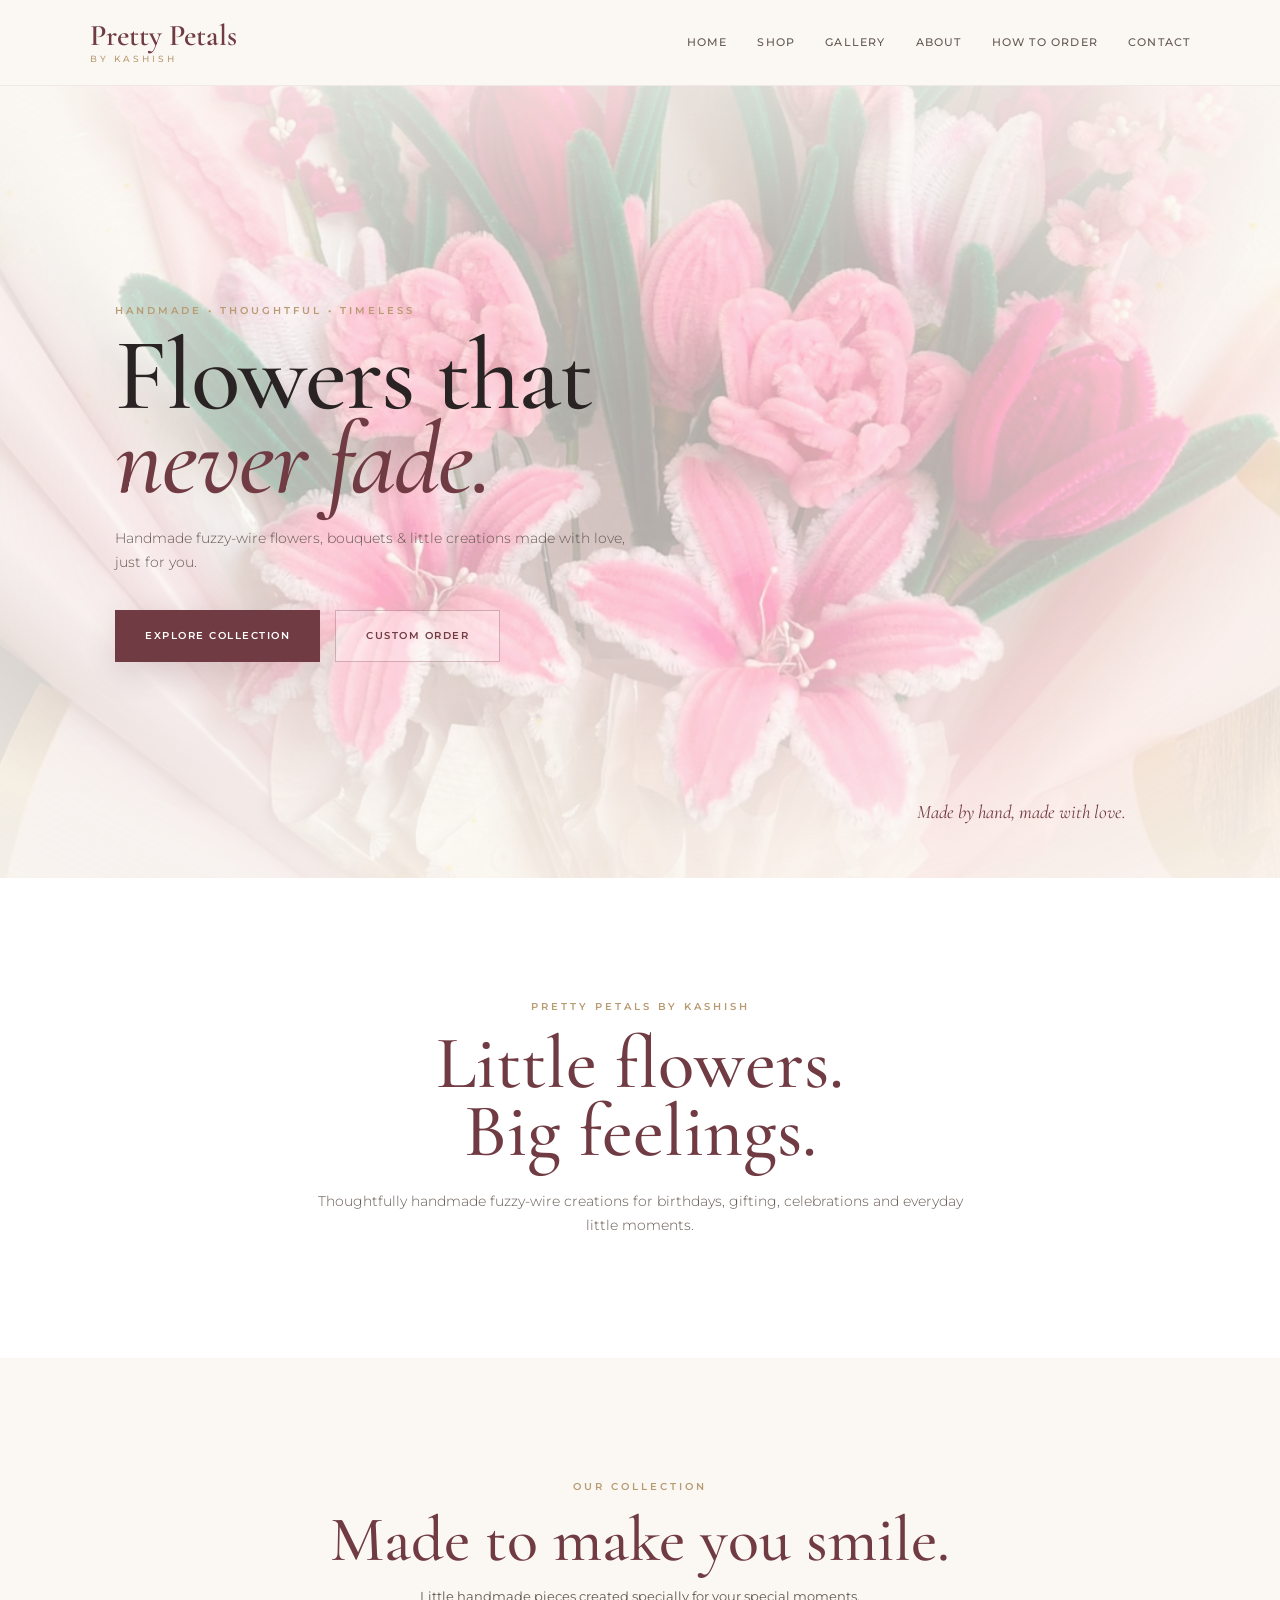
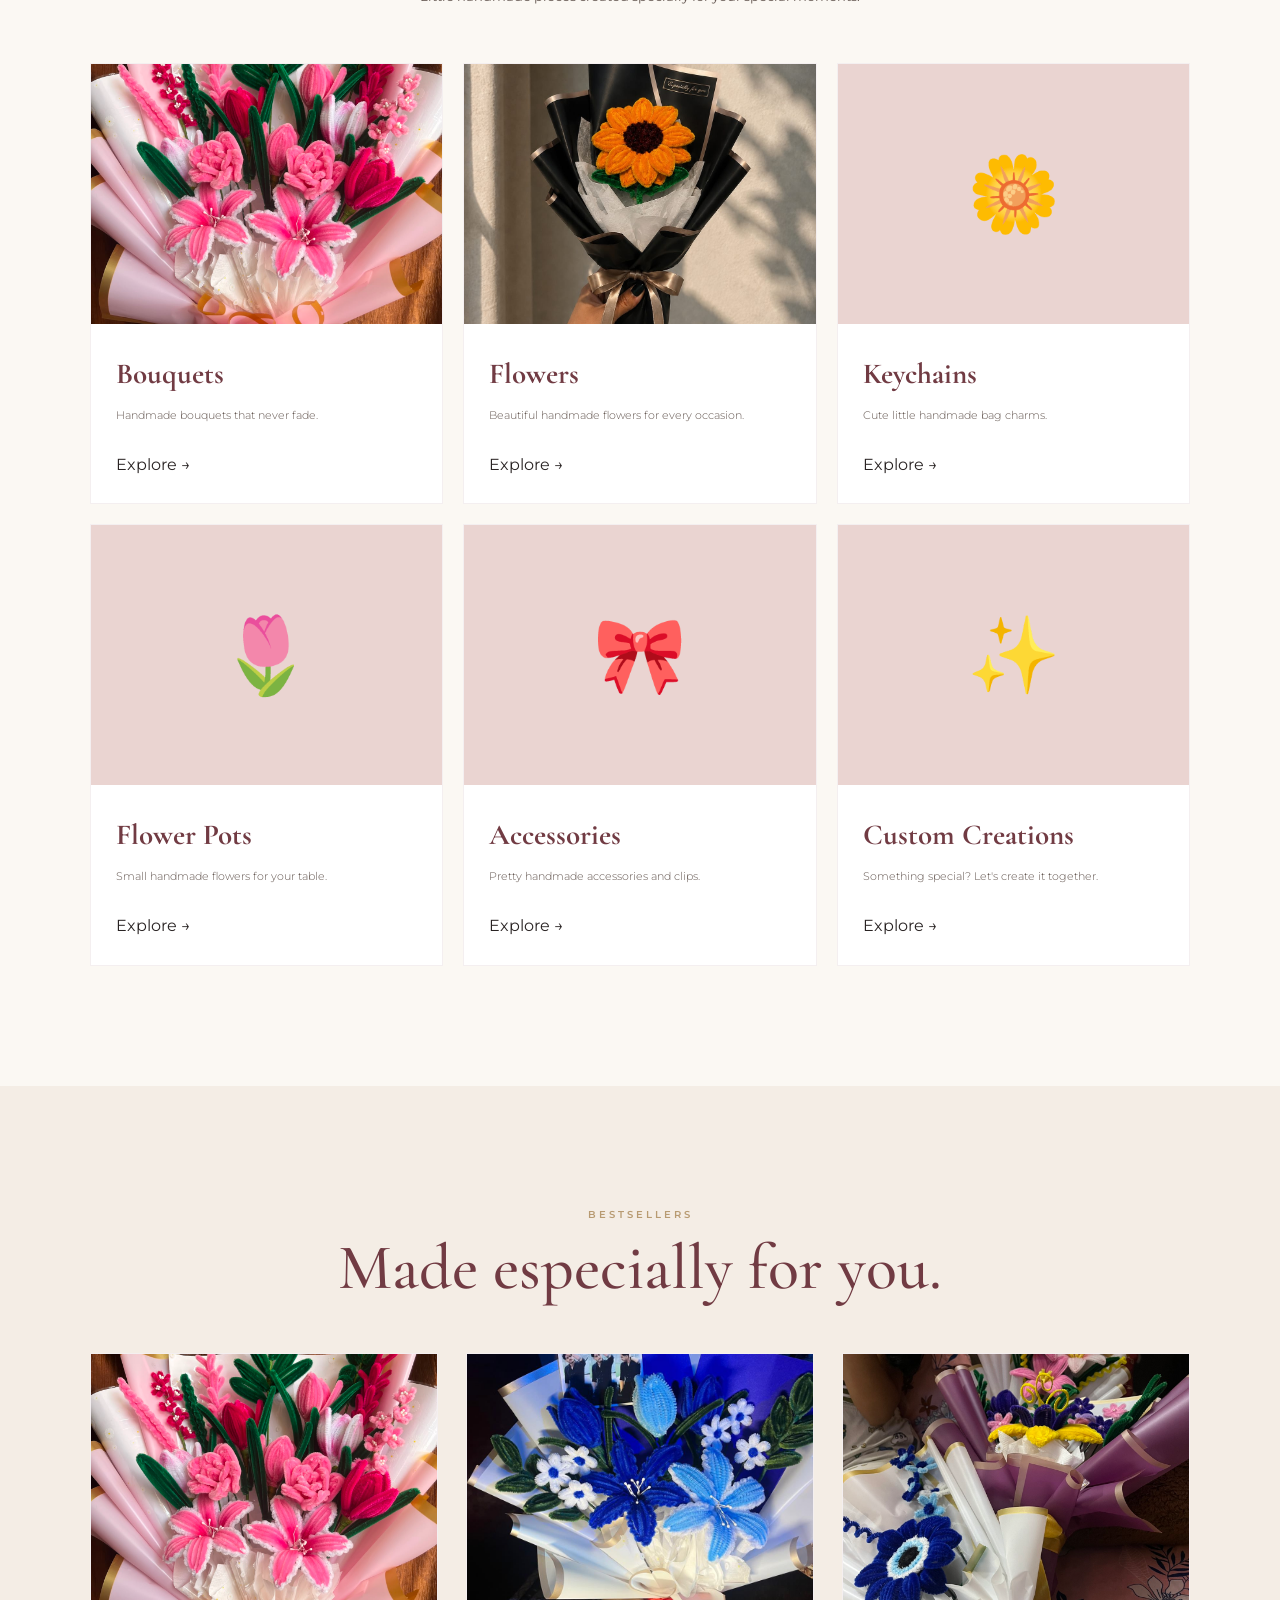
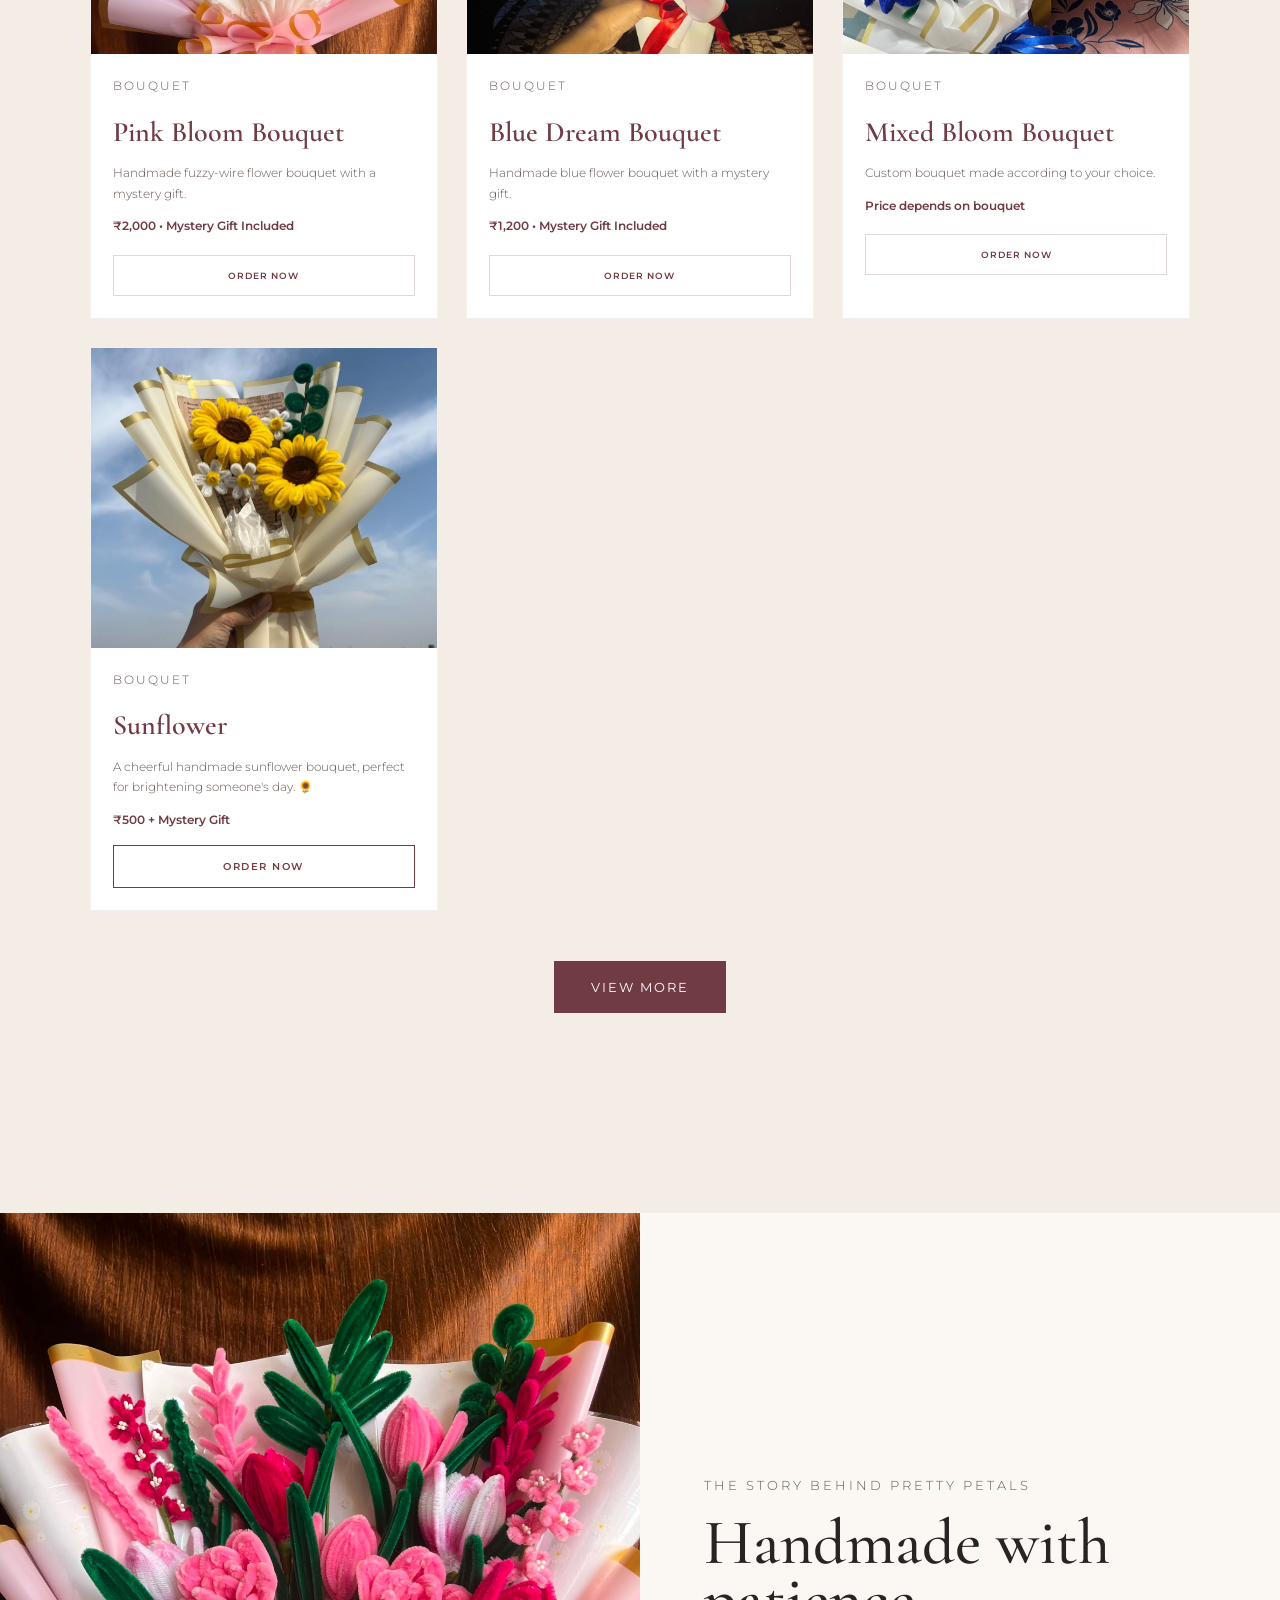
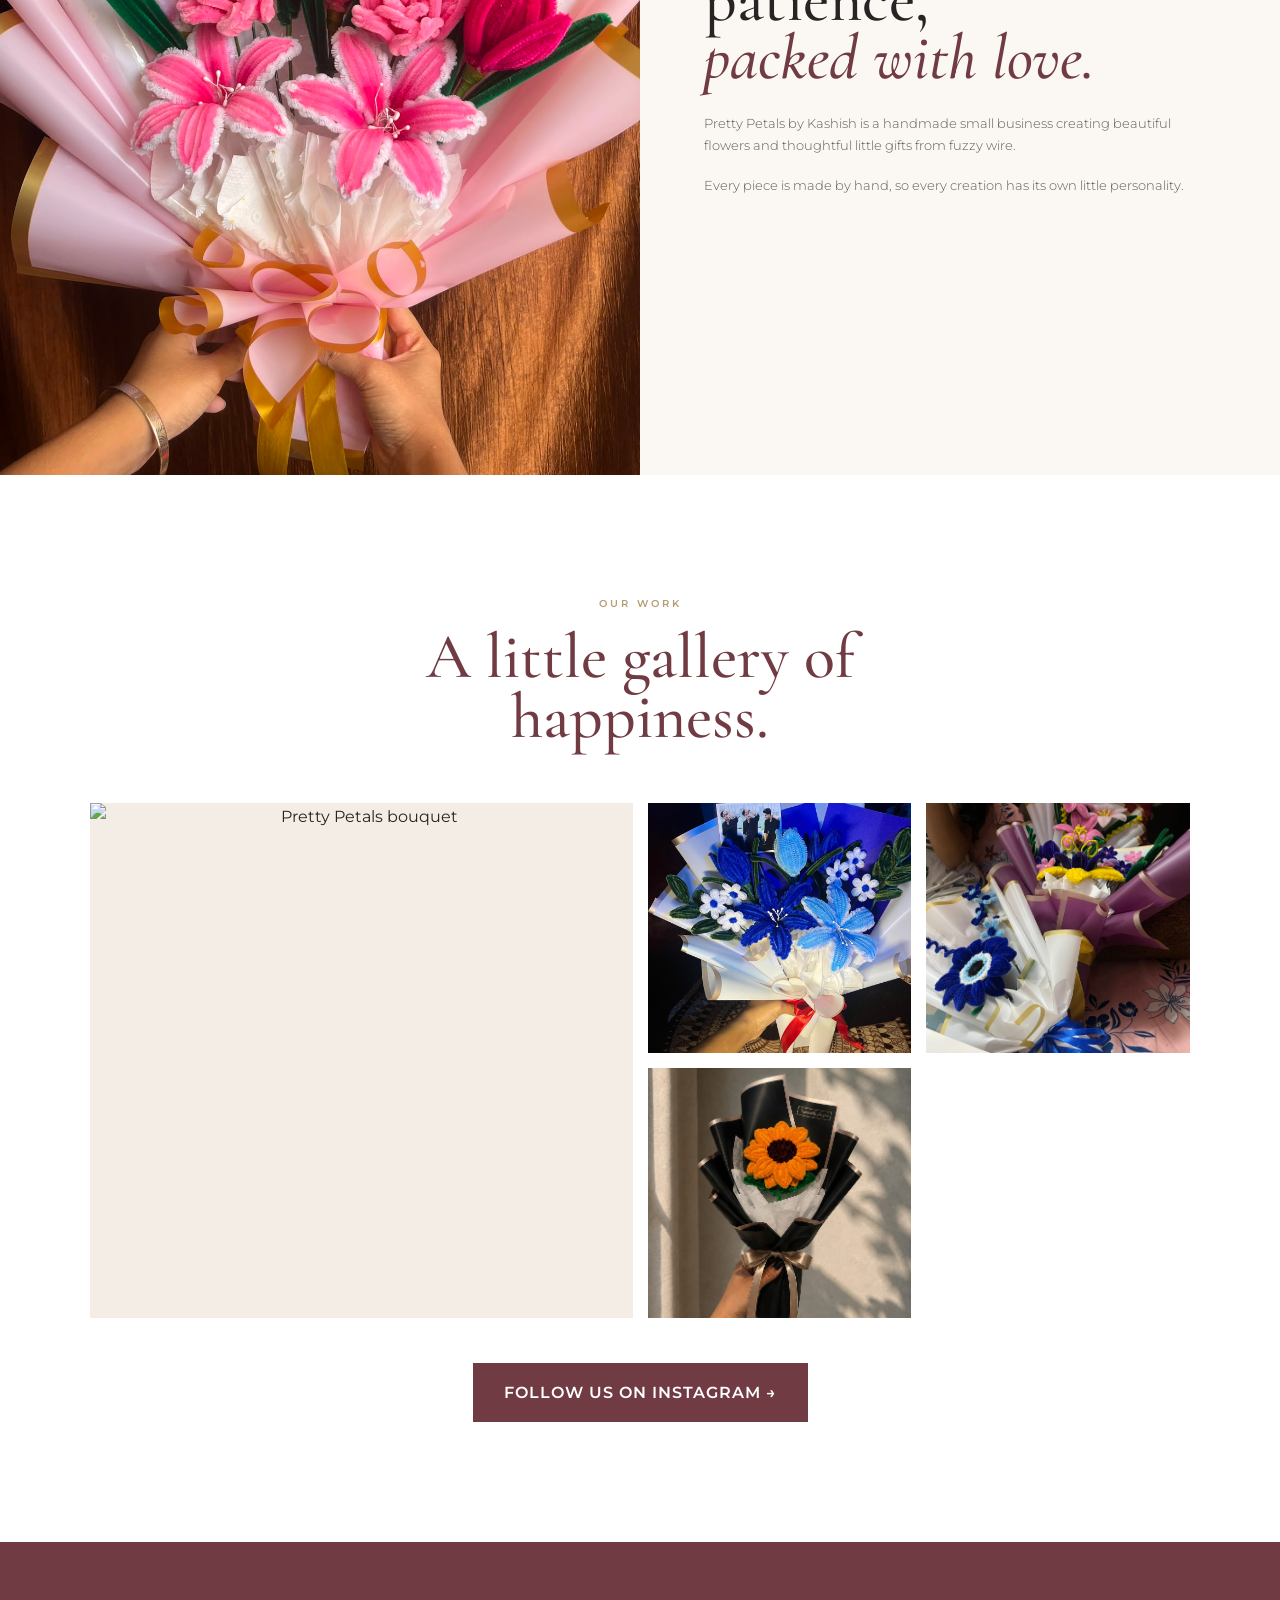
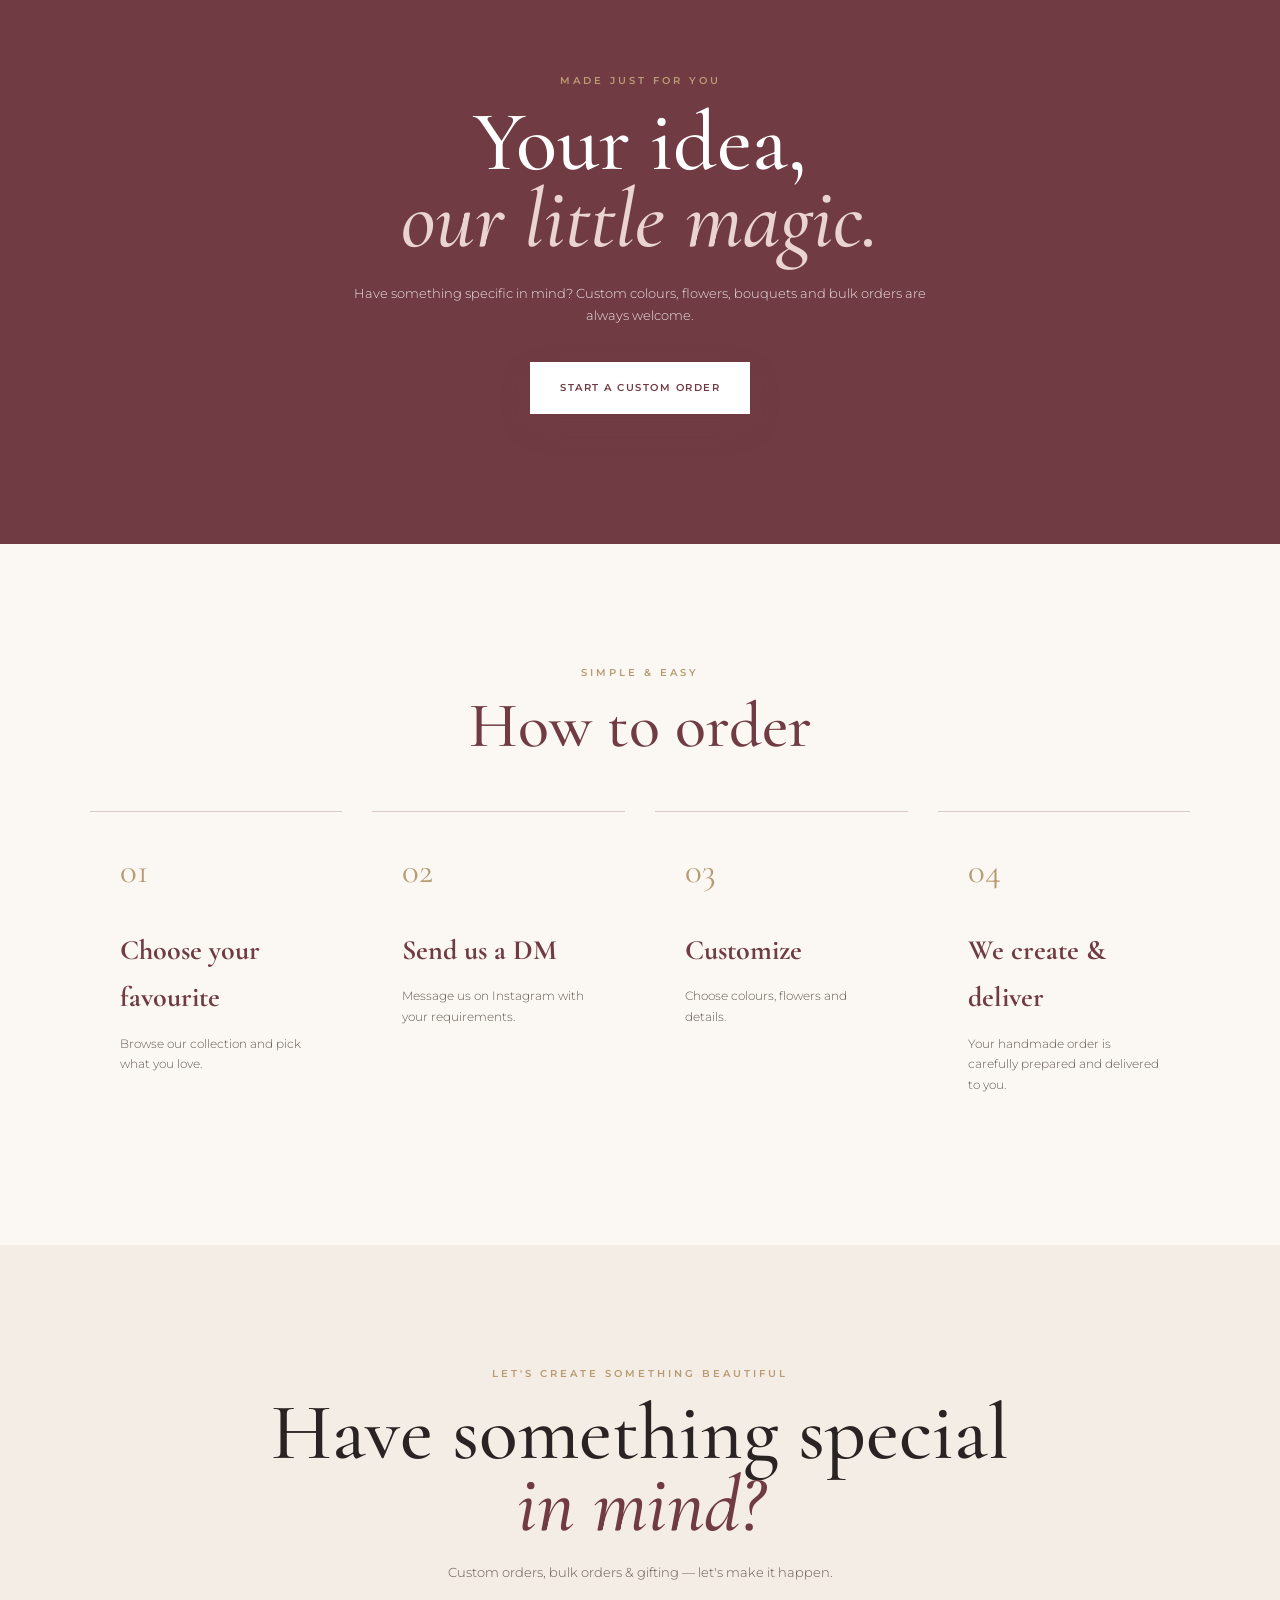
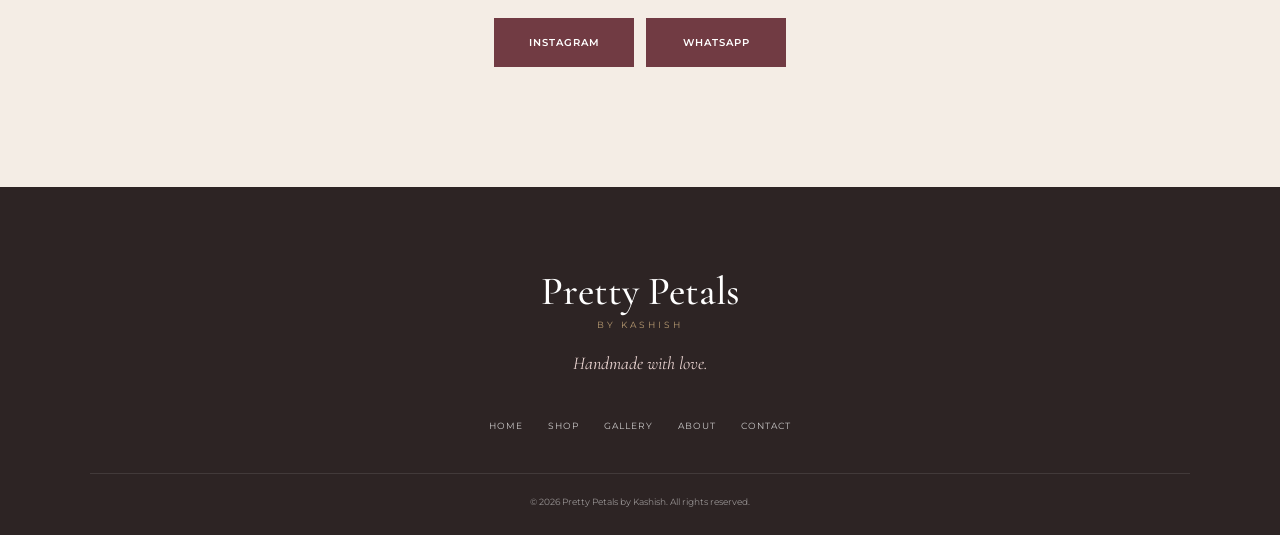
==== commit c318965e: "Update index.html" ====
--- a/index.html
+++ b/index.html
@@ -141,7 +141,7 @@
             <div class="category-info">
                 <h3>Bouquets</h3>
                 <p>Handmade bouquets that never fade.</p>
-                <span>Explore →</span>
+               <a href="#products">Explore →</a>
             </div>
 
         </div>
@@ -156,7 +156,7 @@
             <div class="category-info">
                 <h3>Flowers</h3>
                 <p>Beautiful handmade flowers for every occasion.</p>
-                <span>Explore →</span>
+               <a href="#products">Explore →</a>
             </div>
 
         </div>
@@ -171,7 +171,7 @@
             <div class="category-info">
                 <h3>Keychains</h3>
                 <p>Cute little handmade bag charms.</p>
-                <span>Explore →</span>
+                <a href="#products">Explore →</a>
             </div>
 
         </div>
@@ -186,7 +186,7 @@
             <div class="category-info">
                 <h3>Flower Pots</h3>
                 <p>Small handmade flowers for your table.</p>
-                <span>Explore →</span>
+                <a href="#products">Explore →</a>
             </div>
 
         </div>
@@ -201,7 +201,7 @@
             <div class="category-info">
                 <h3>Accessories</h3>
                 <p>Pretty handmade accessories and clips.</p>
-                <span>Explore →</span>
+              <a href="#products">Explore →</a>
             </div>
 
         </div>
@@ -216,7 +216,7 @@
             <div class="category-info">
                 <h3>Custom Creations</h3>
                 <p>Something special? Let's create it together.</p>
-                <span>Explore →</span>
+                <a href="#products">Explore →</a>
             </div>
 
         </div>
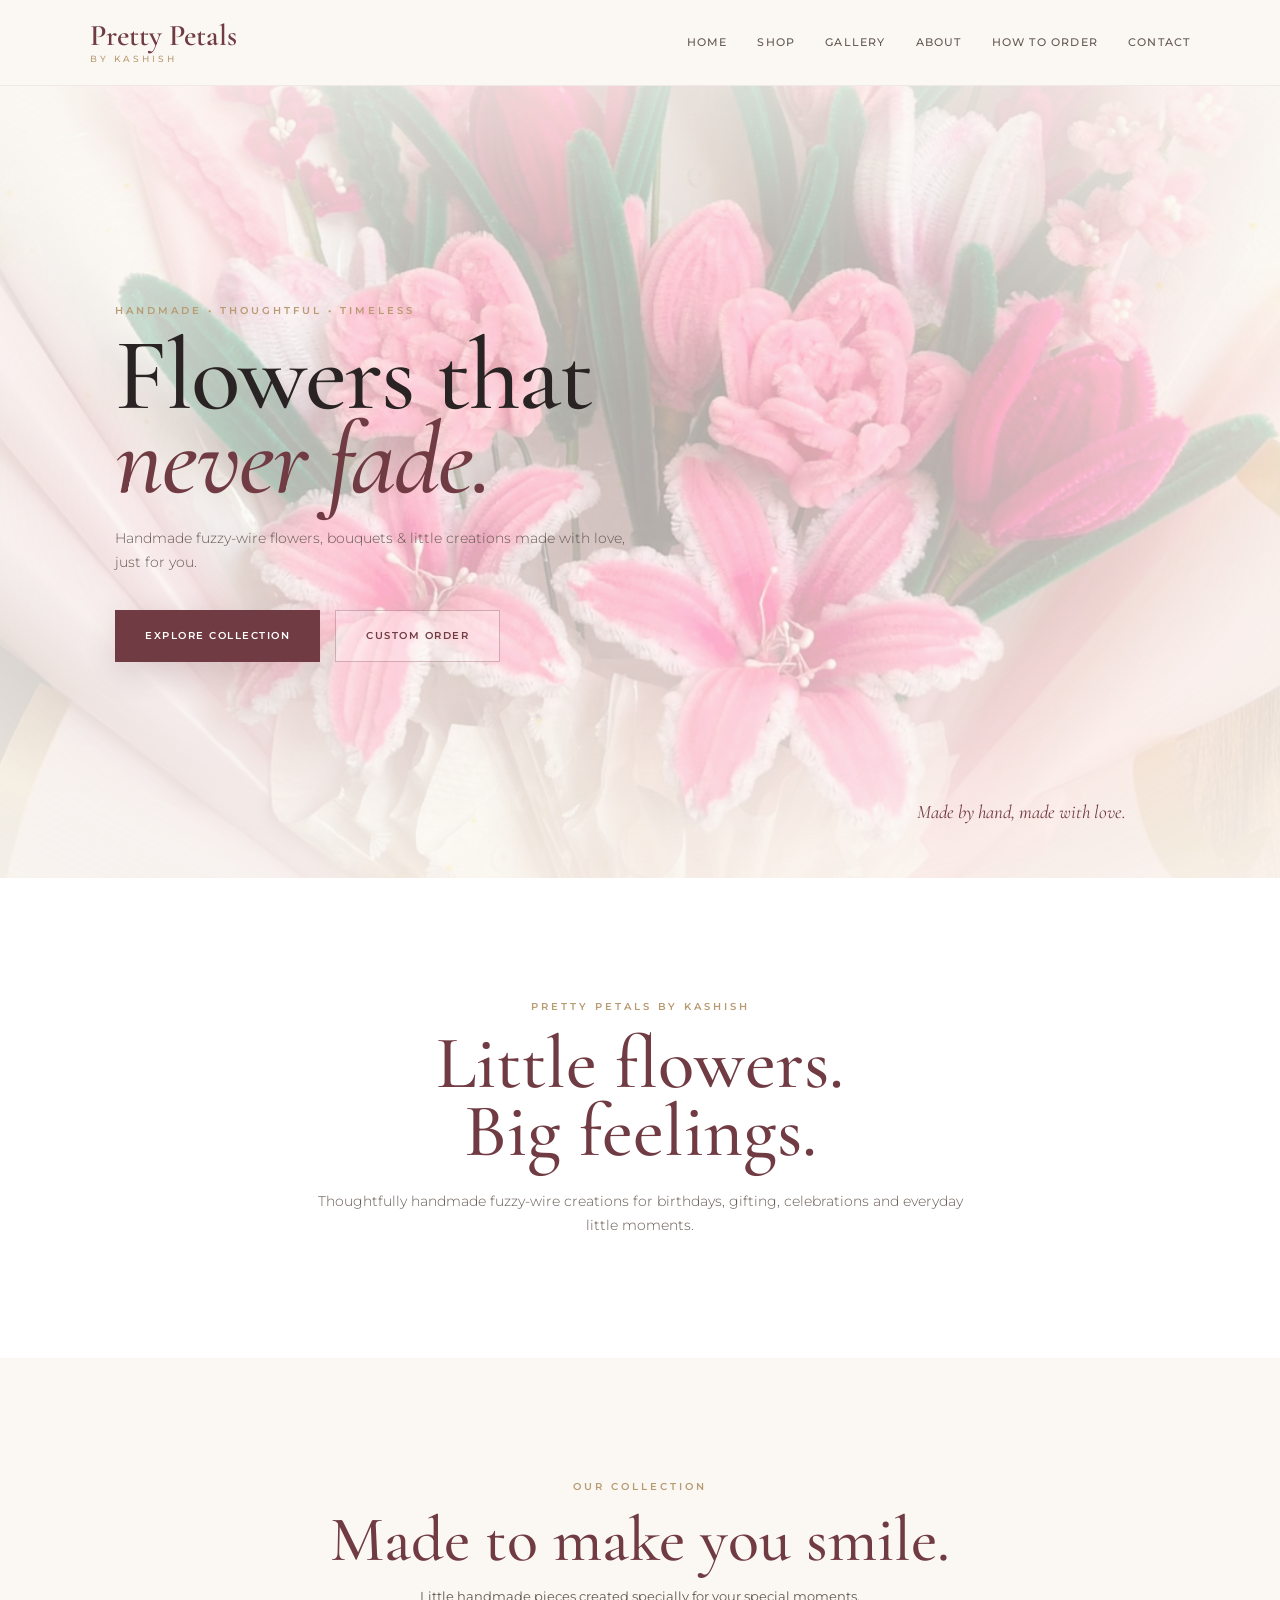
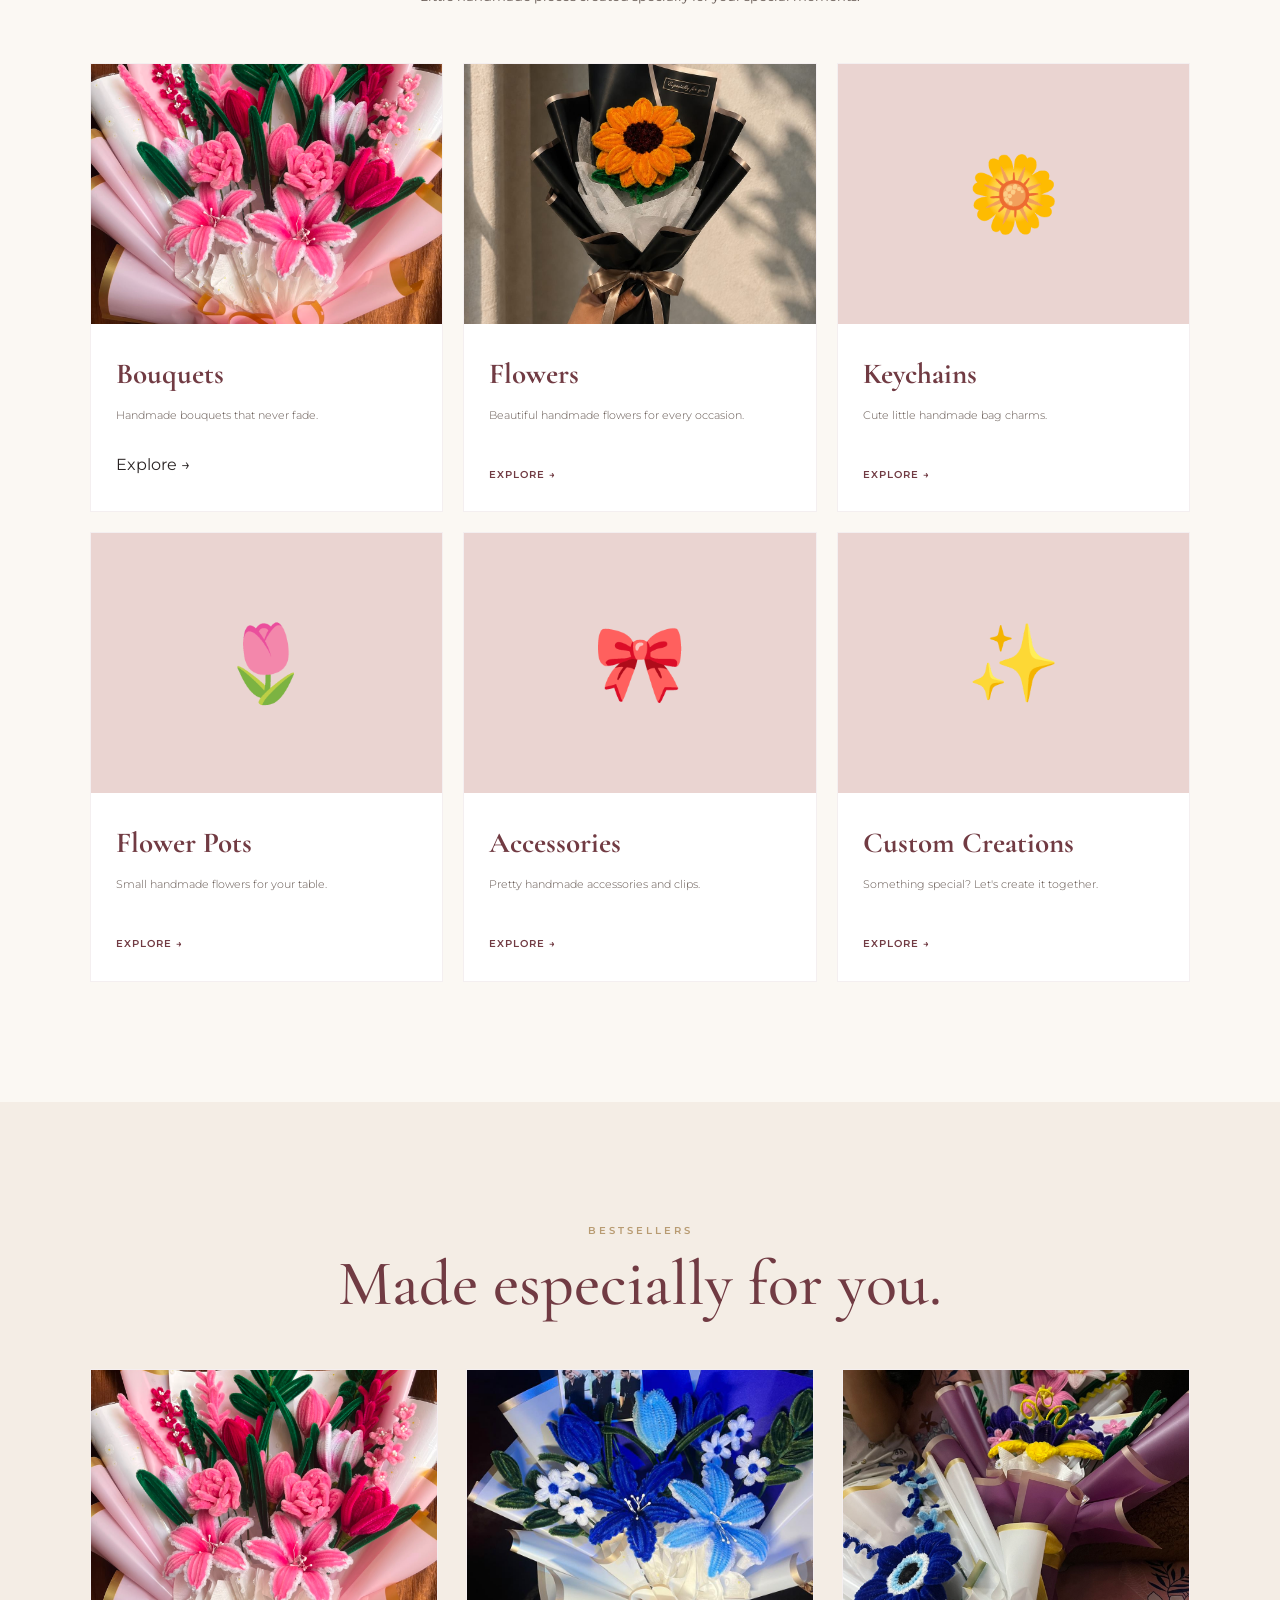
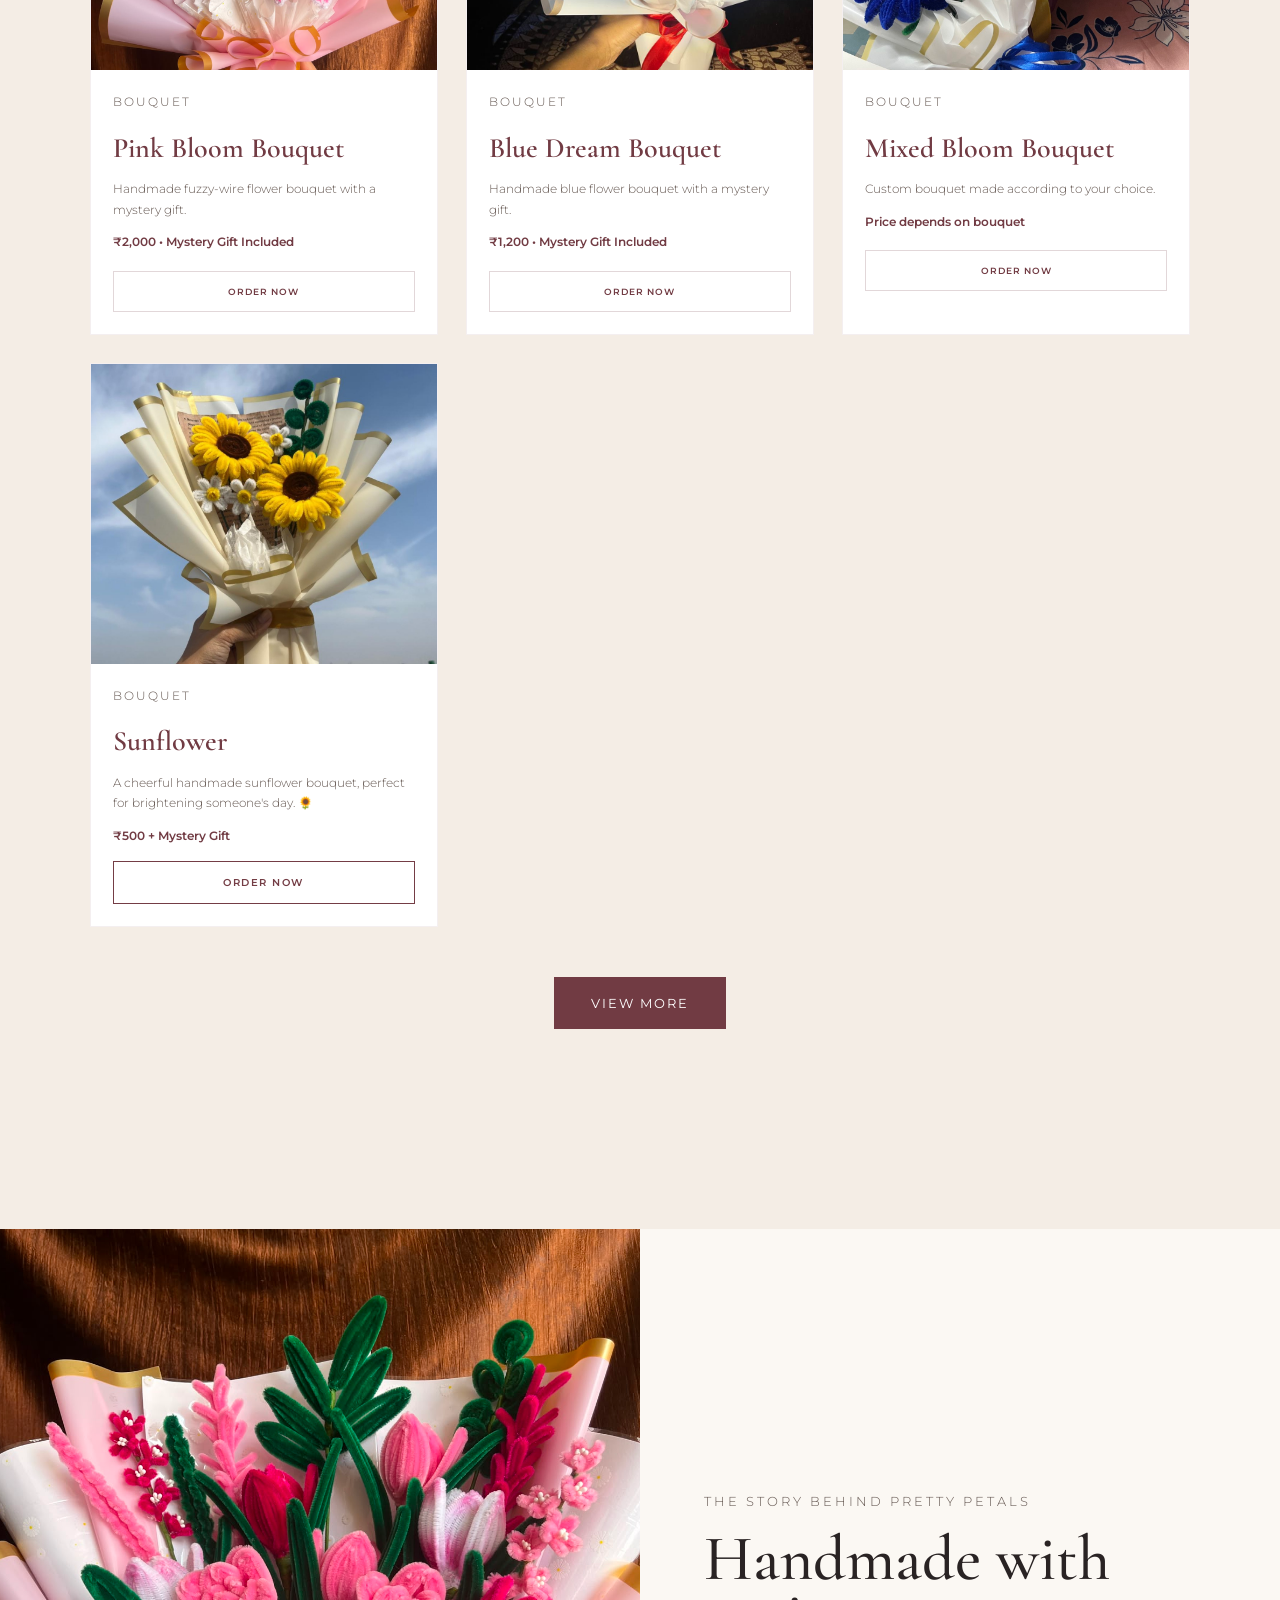
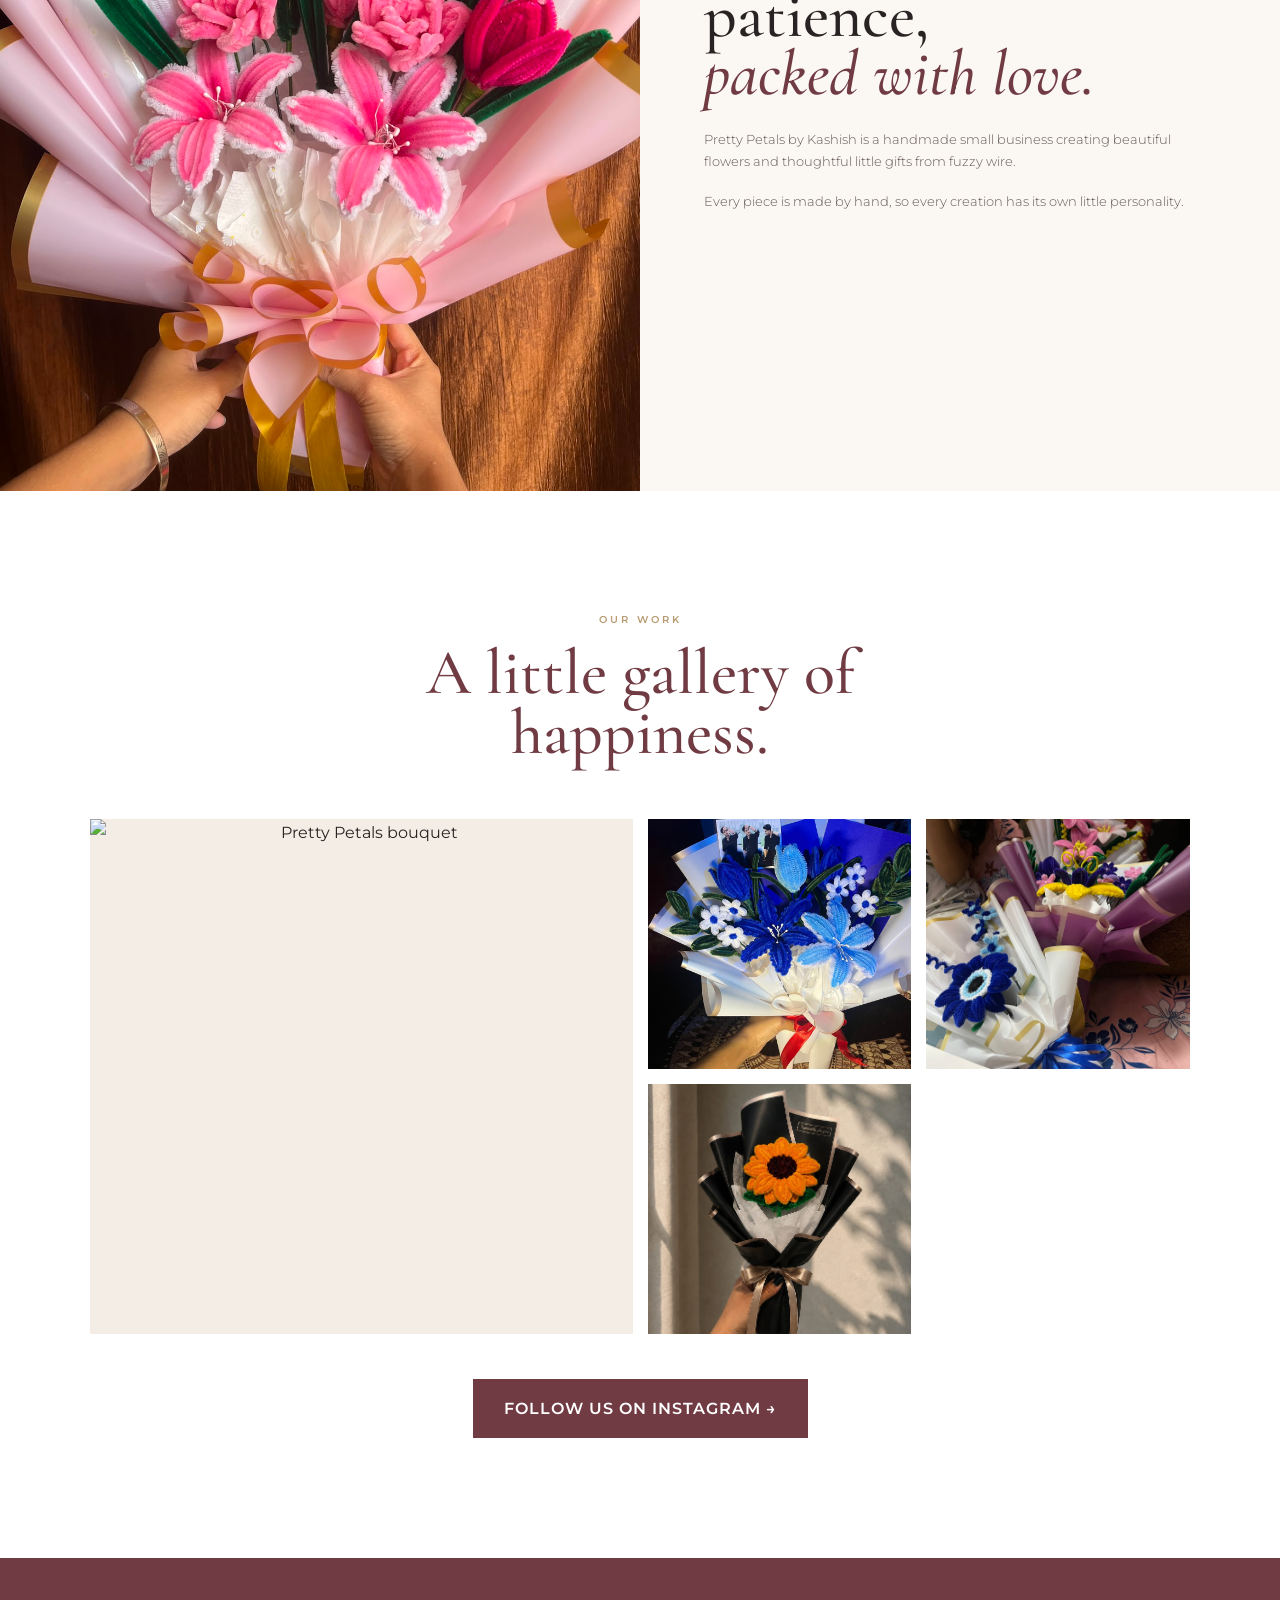
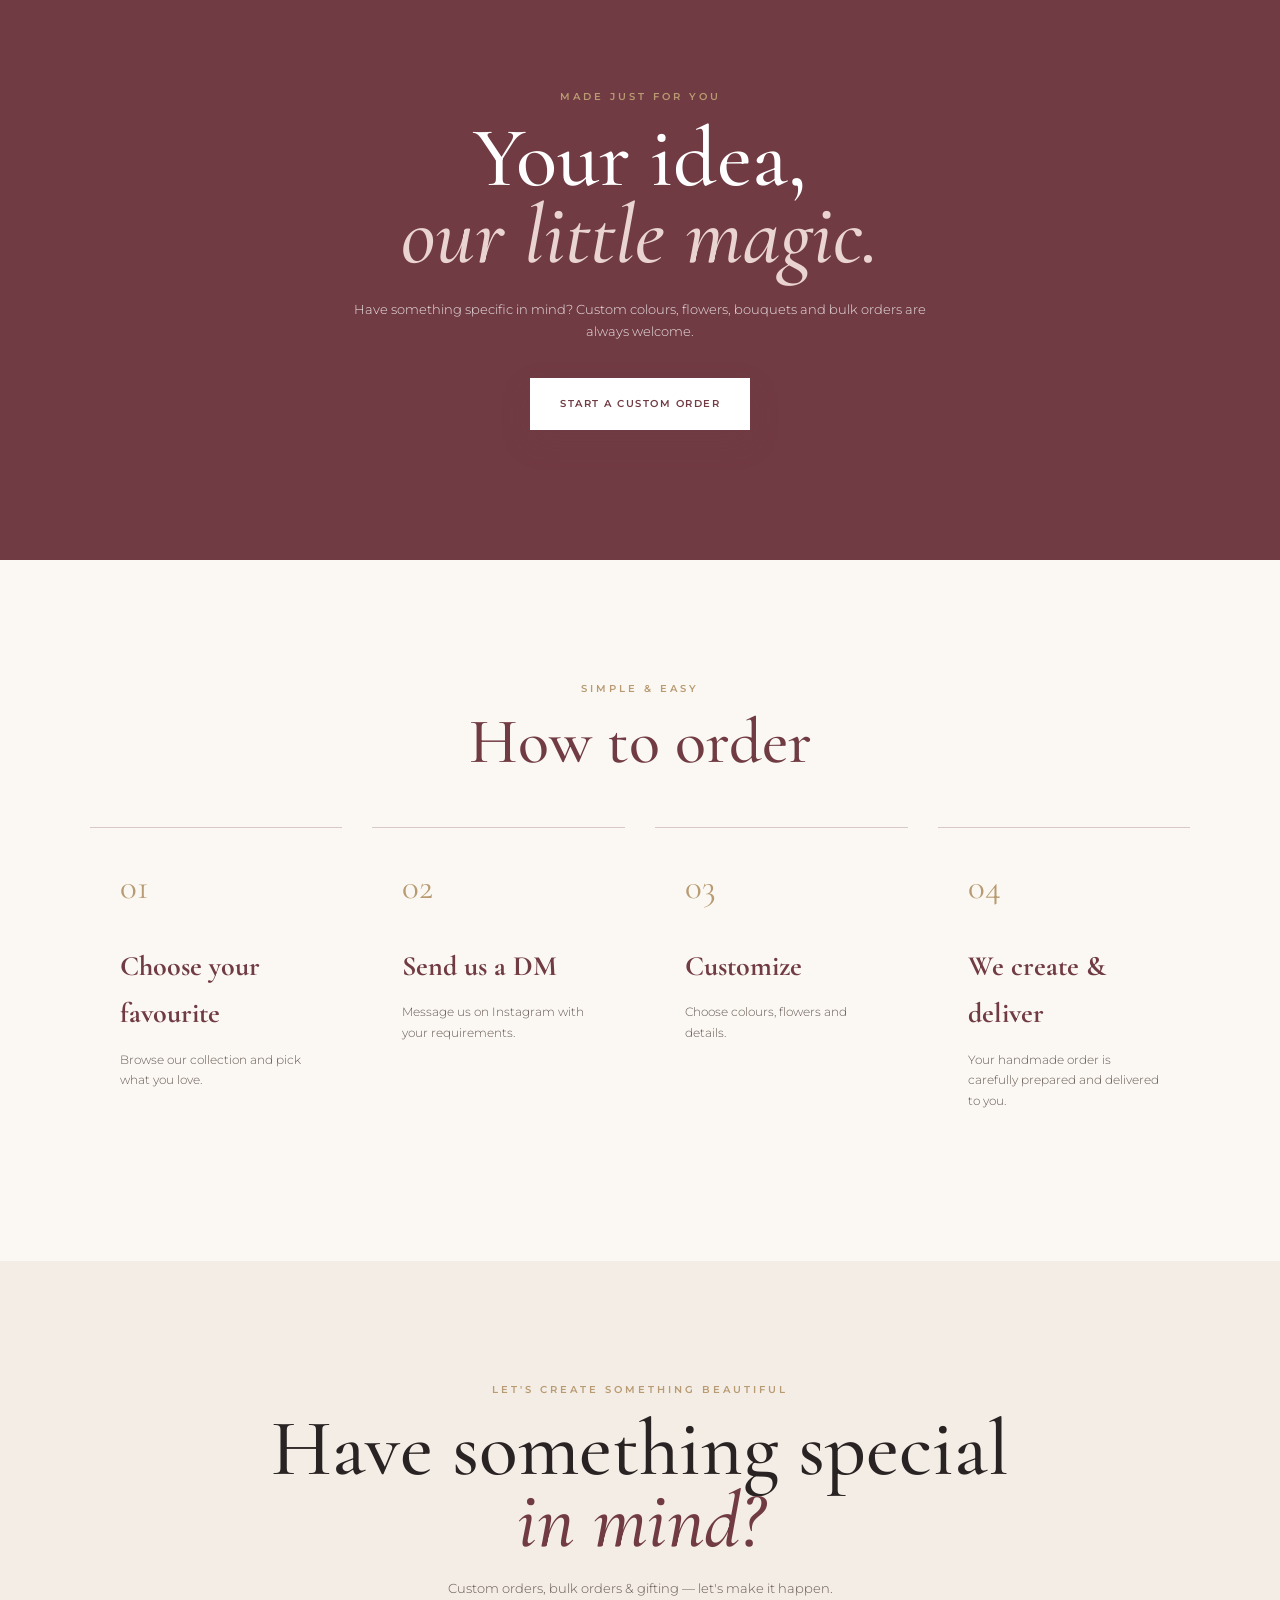
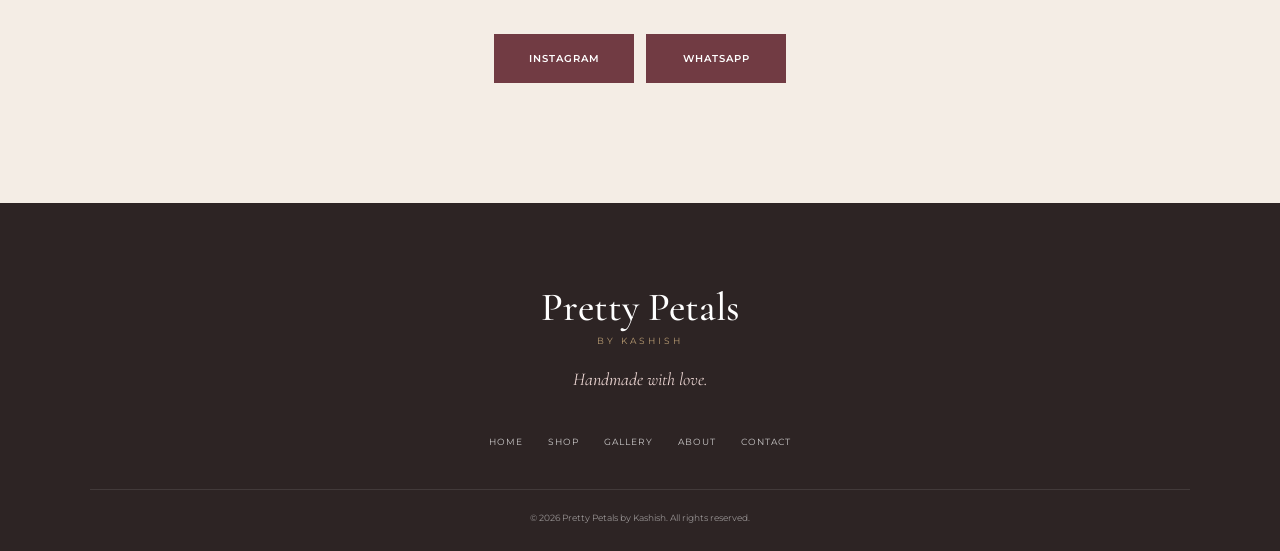
==== commit 0ff70918: "Update index.html" ====
--- a/index.html
+++ b/index.html
@@ -156,7 +156,7 @@
             <div class="category-info">
                 <h3>Flowers</h3>
                 <p>Beautiful handmade flowers for every occasion.</p>
-               <a href="#products">Explore →</a>
+             <span>Explore →</span>
             </div>
 
         </div>
@@ -171,7 +171,7 @@
             <div class="category-info">
                 <h3>Keychains</h3>
                 <p>Cute little handmade bag charms.</p>
-                <a href="#products">Explore →</a>
+               <span>Explore →</span>
             </div>
 
         </div>
@@ -186,7 +186,7 @@
             <div class="category-info">
                 <h3>Flower Pots</h3>
                 <p>Small handmade flowers for your table.</p>
-                <a href="#products">Explore →</a>
+              <span>Explore →</span>
             </div>
 
         </div>
@@ -201,7 +201,7 @@
             <div class="category-info">
                 <h3>Accessories</h3>
                 <p>Pretty handmade accessories and clips.</p>
-              <a href="#products">Explore →</a>
+             <span>Explore →</span>
             </div>
 
         </div>
@@ -216,7 +216,7 @@
             <div class="category-info">
                 <h3>Custom Creations</h3>
                 <p>Something special? Let's create it together.</p>
-                <a href="#products">Explore →</a>
+                <span>Explore →</span>
             </div>
 
         </div>
